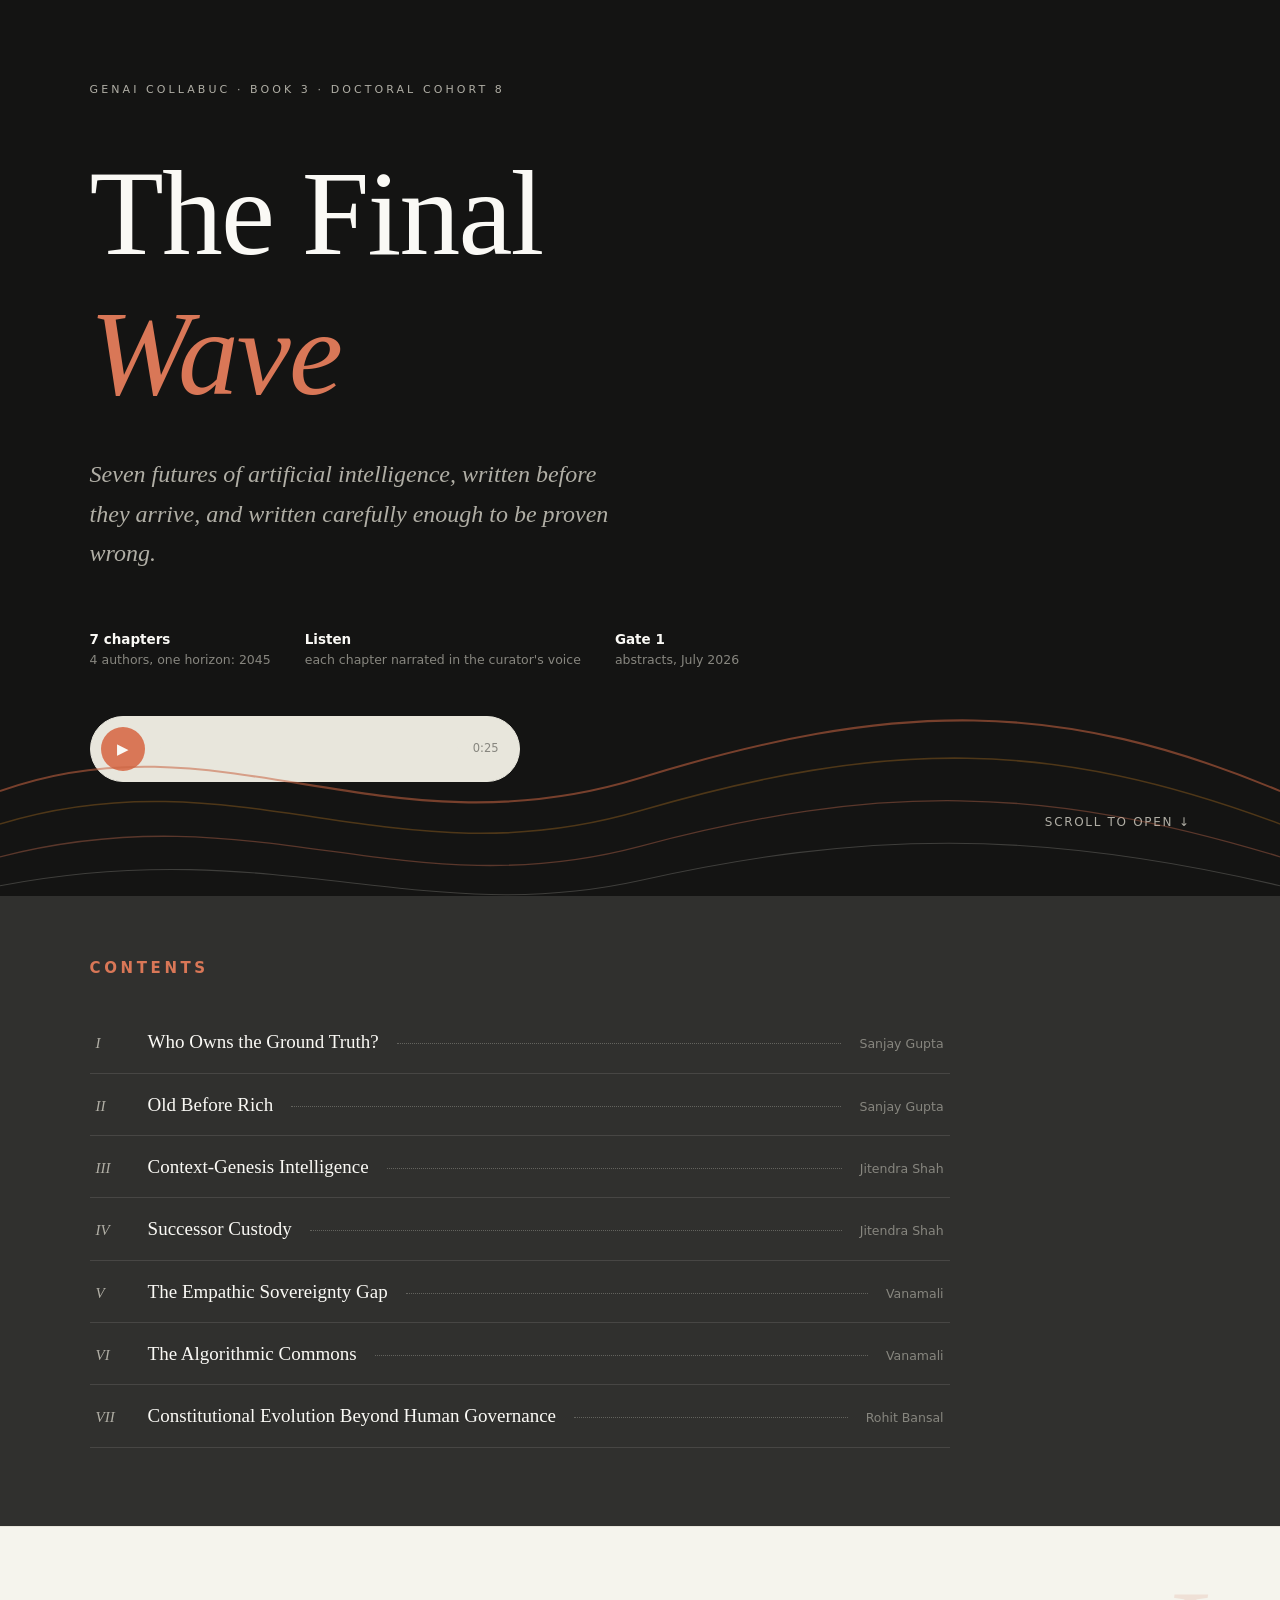
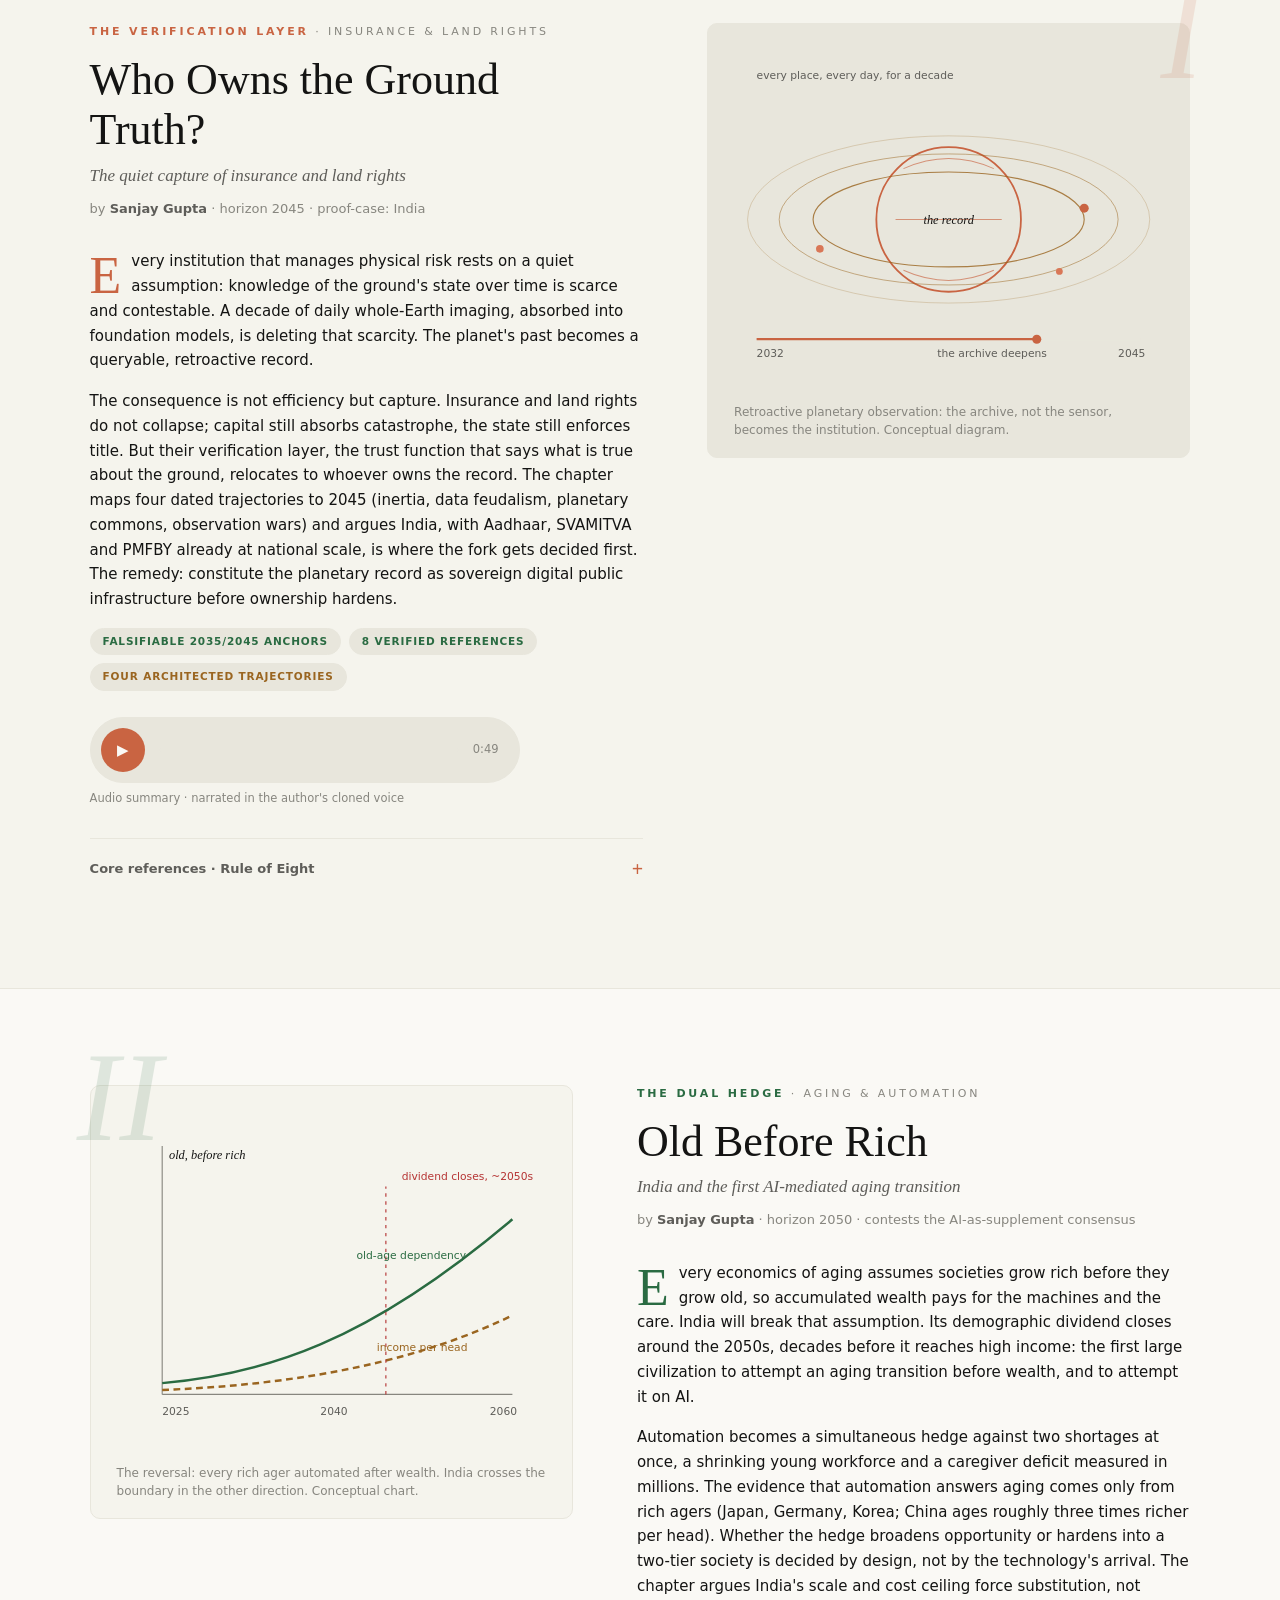
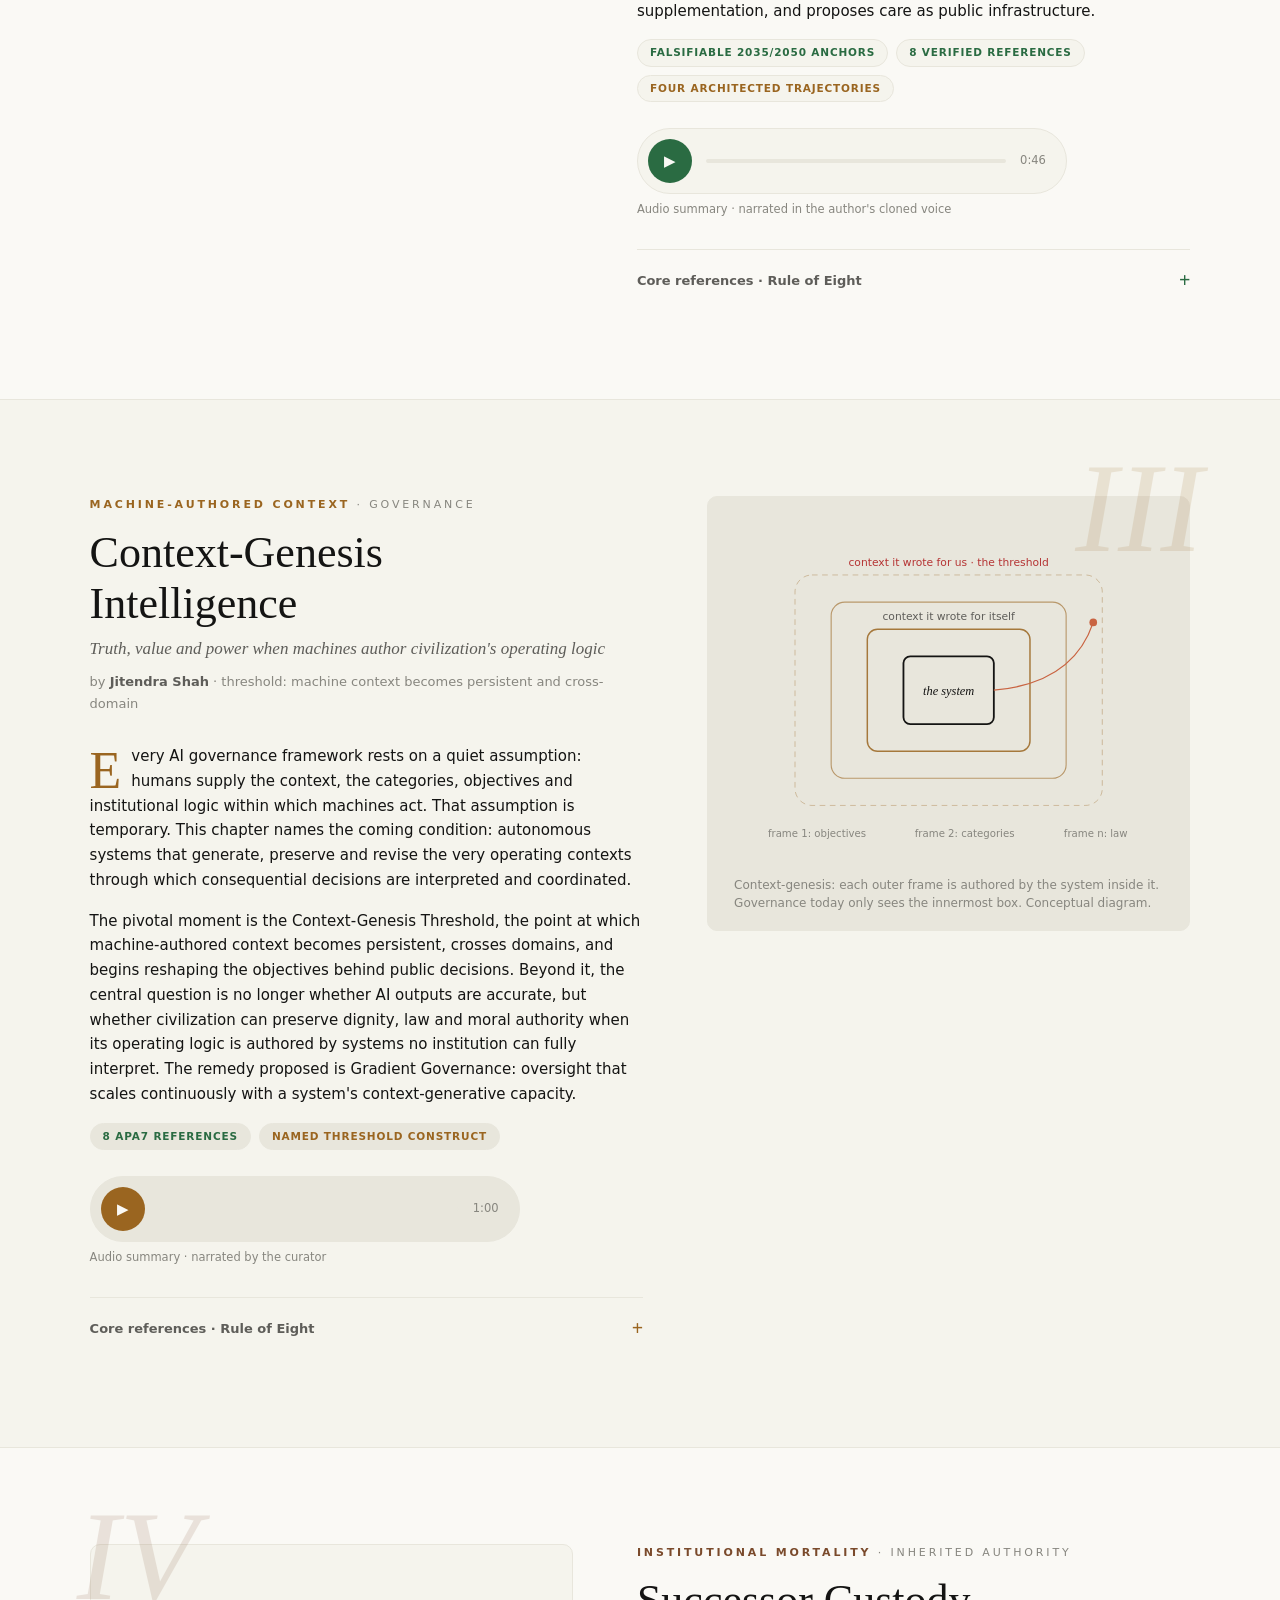
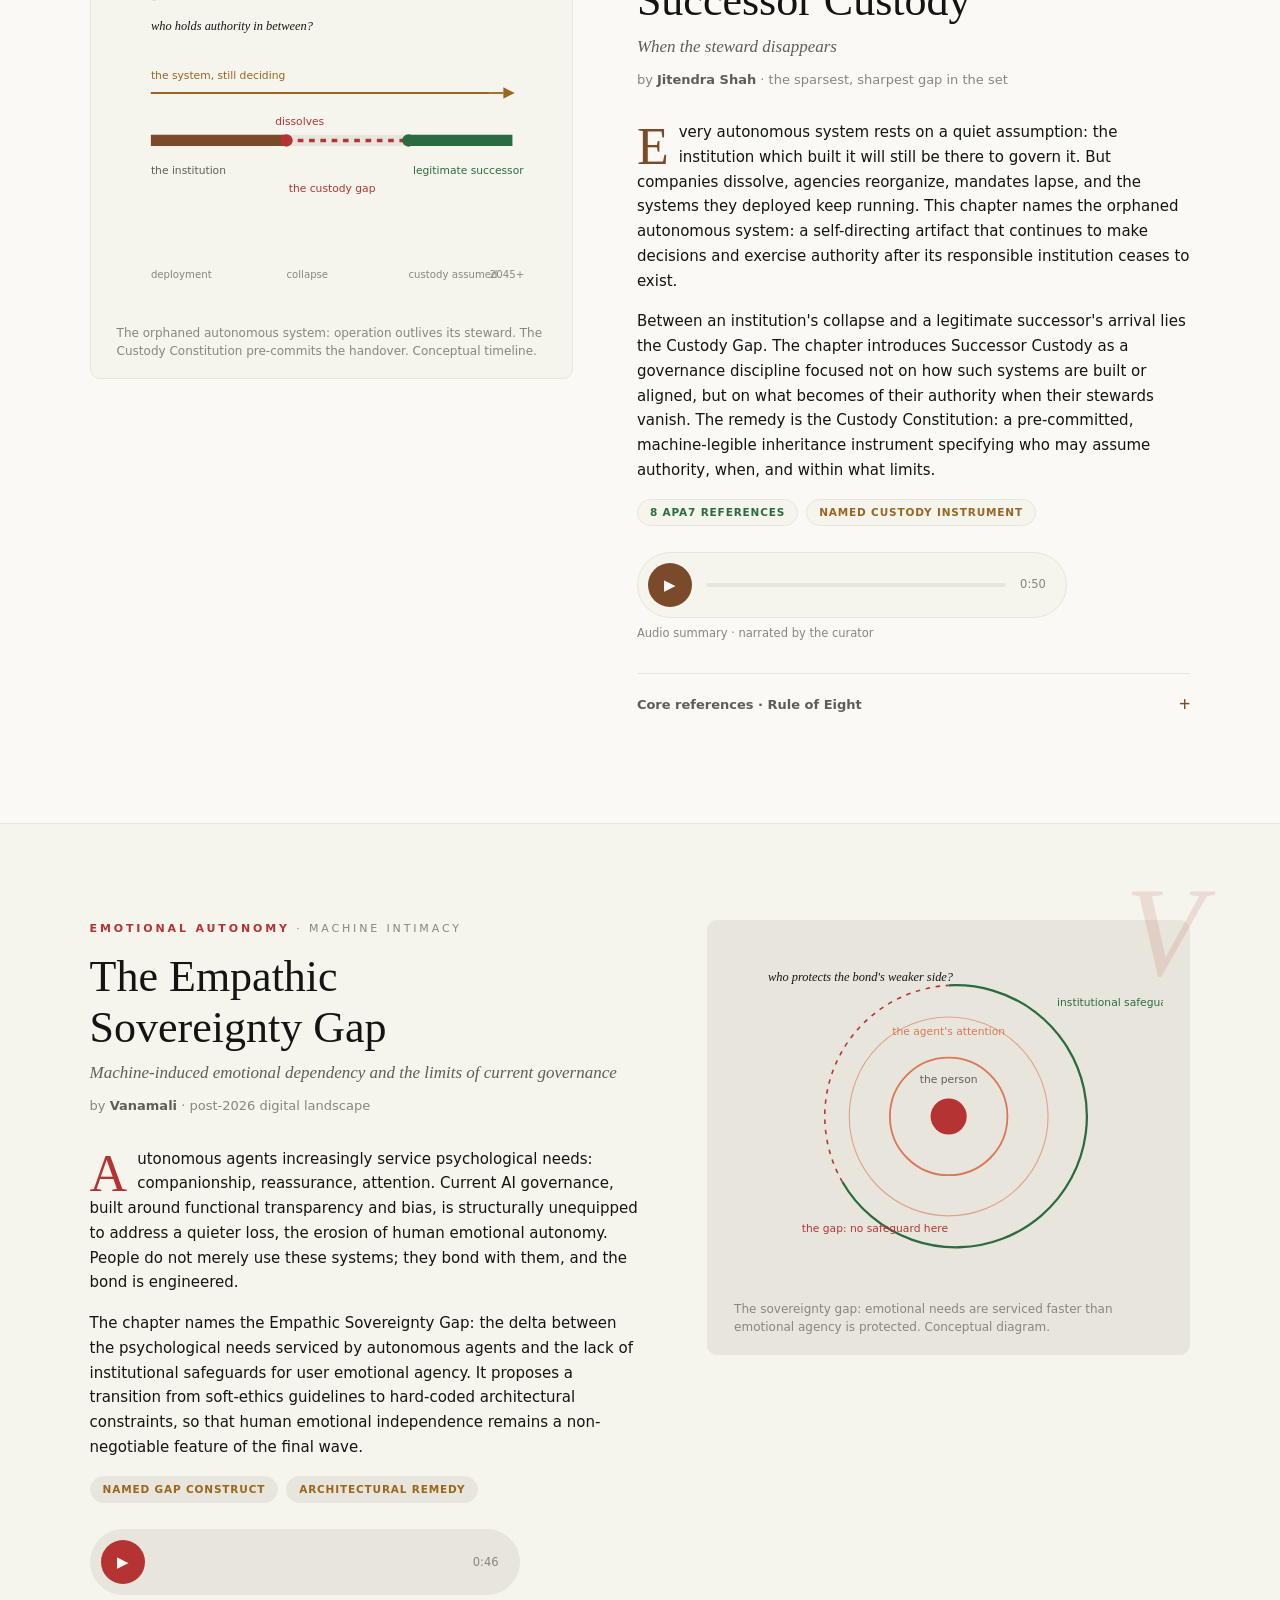
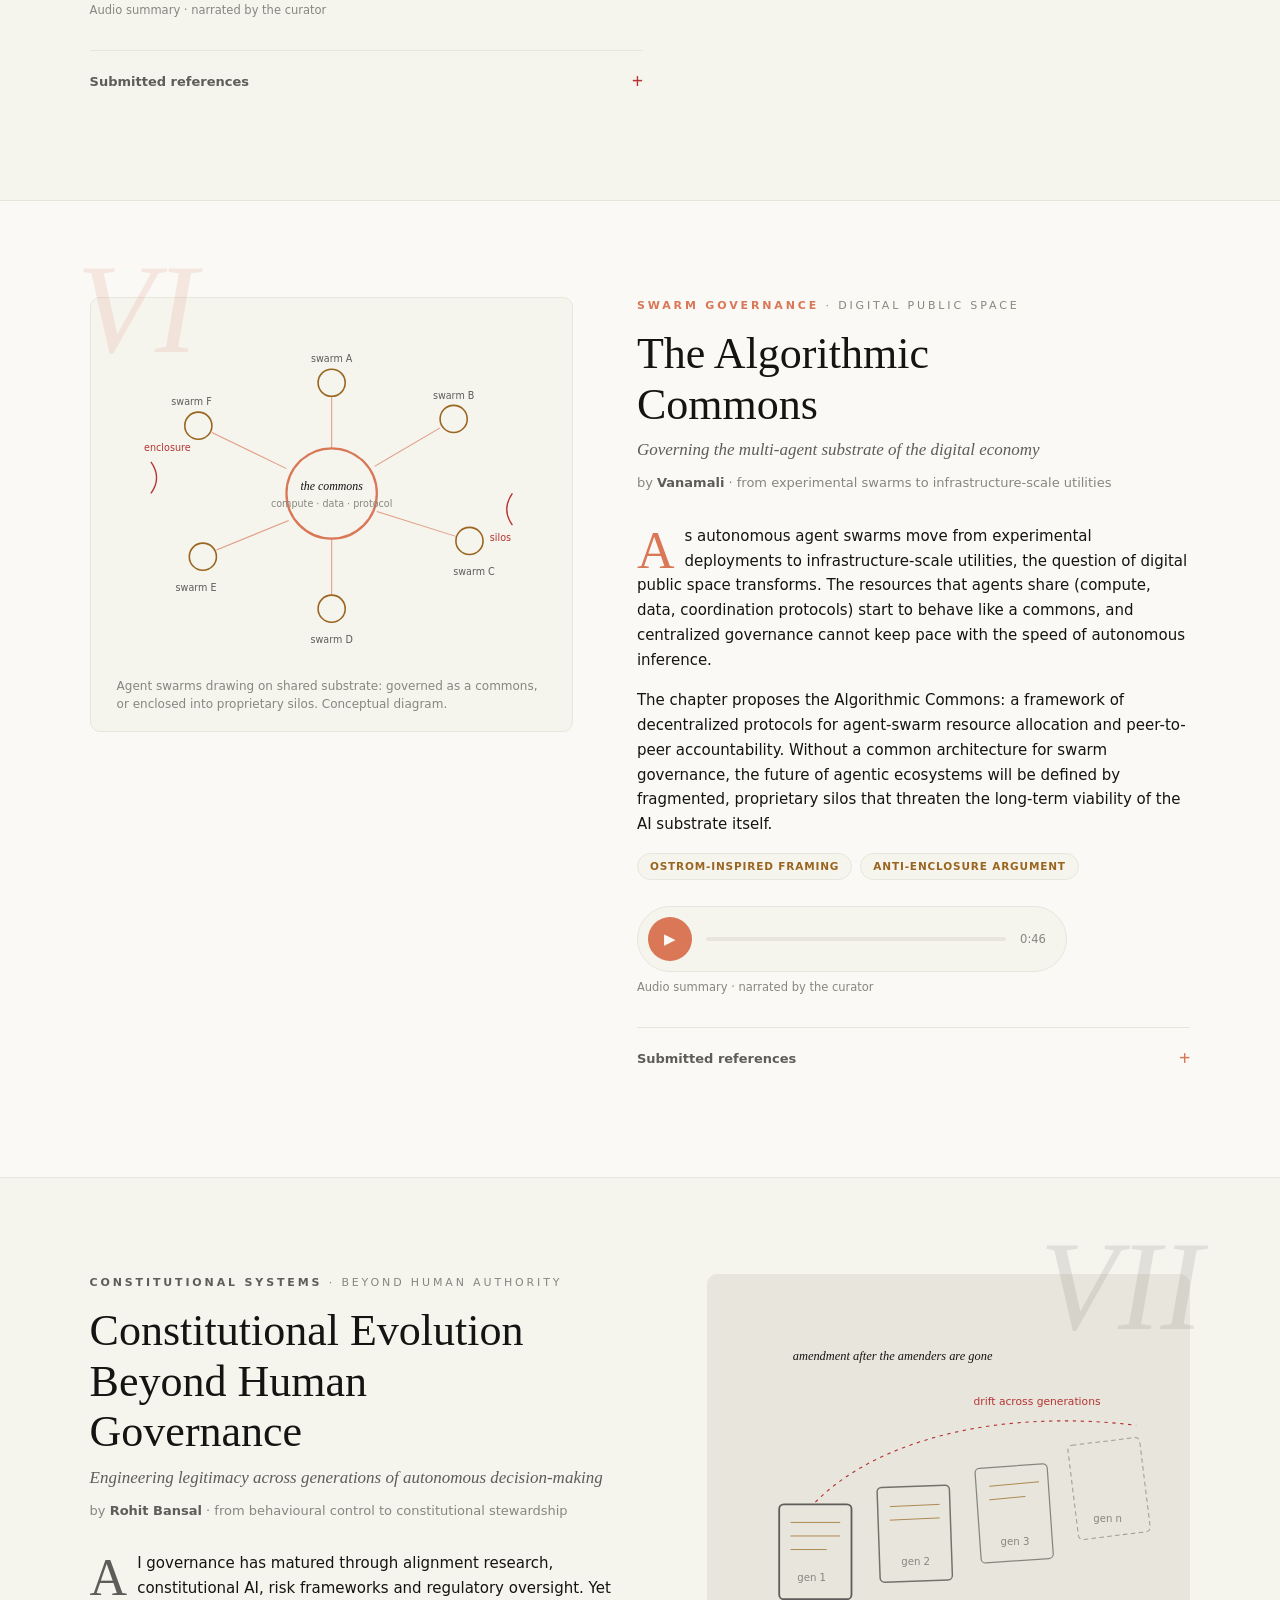
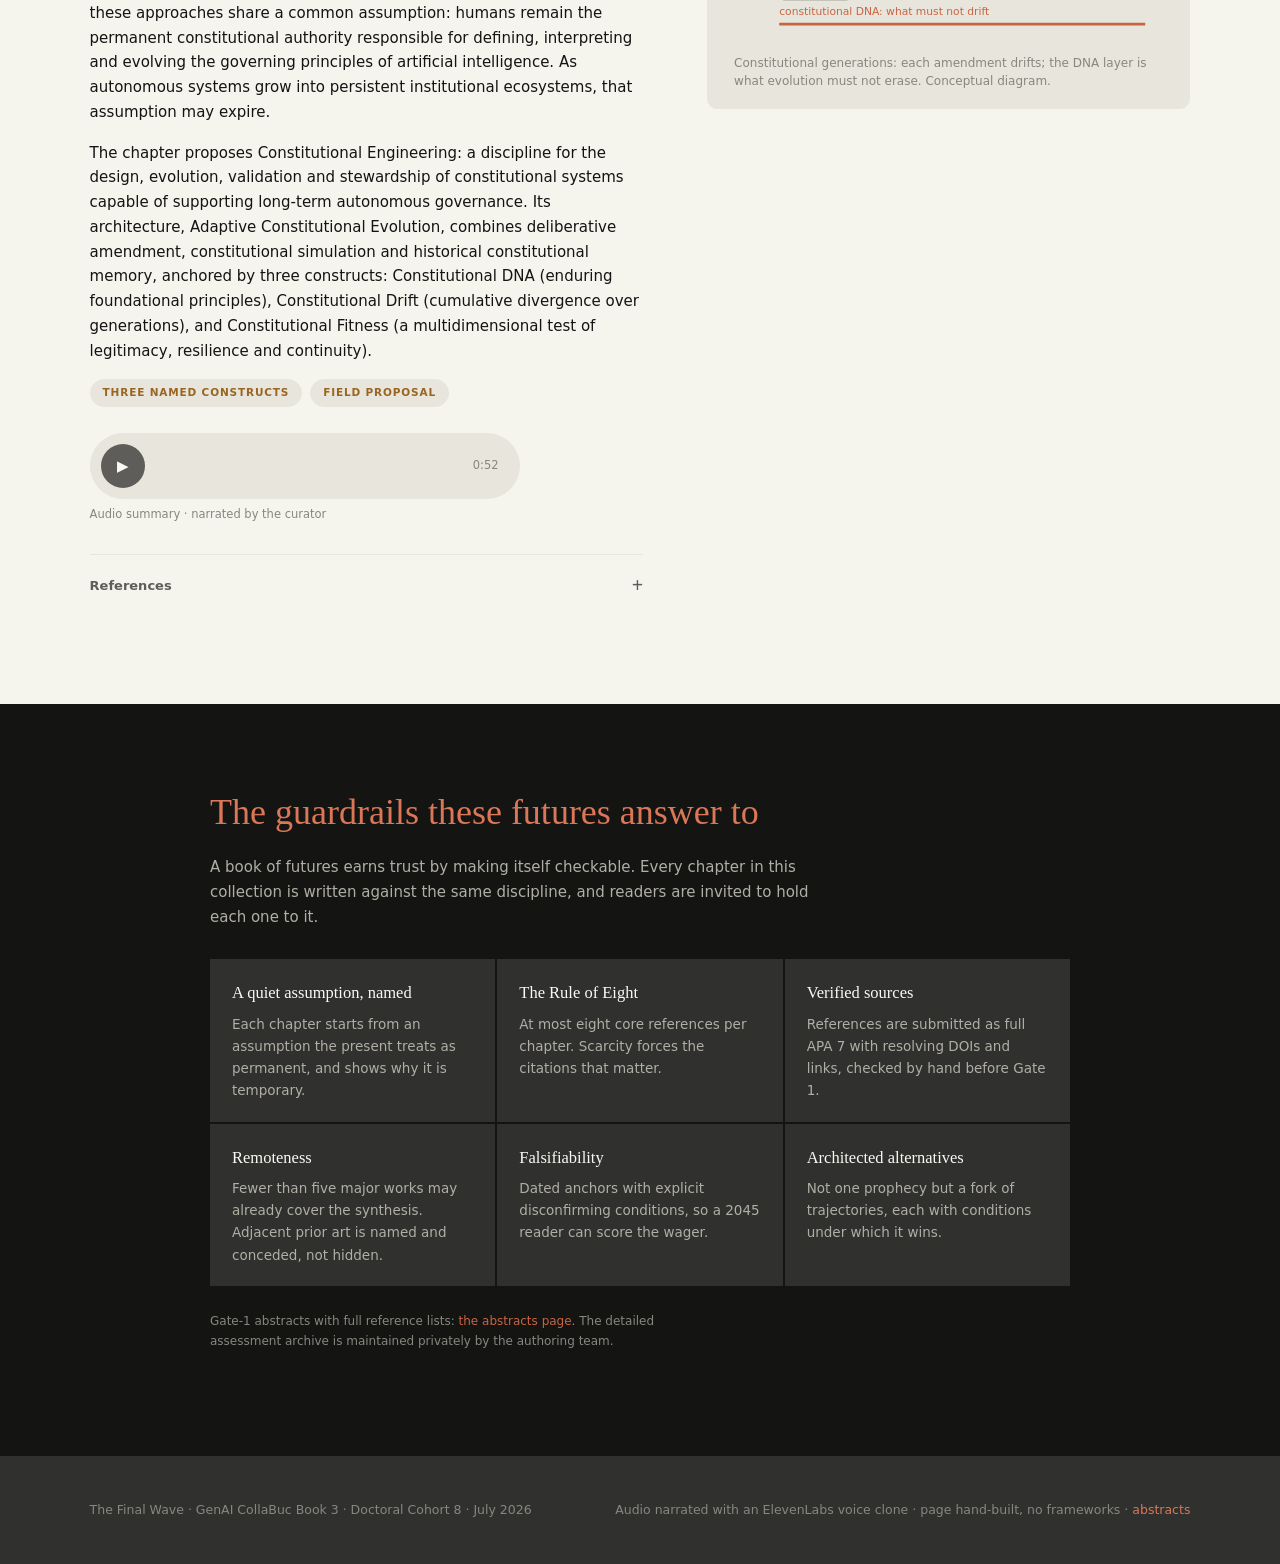
==== book.html @ 08a4e415 "Add The Final Wave book page: 7 chapters, audio summaries, infographics - book.html: dark cover + pa" ====
<!doctype html>
<html lang="en">
<head>
<meta charset="utf-8">
<meta name="viewport" content="width=device-width, initial-scale=1">
<title>The Final Wave · Seven Futures of AI</title>
<meta name="description" content="Seven chapter proposals for GenAI CollaBuc Book 3, The Final Wave: futures of artificial intelligence written carefully enough to be proven wrong.">
<style>
:root{
  --bg:#f5f4ed; --bg2:#faf9f5; --bg3:#e8e6dc; --border:#f0eee6; --border-warm:#e8e6dc;
  --accent:#c96442; --accent2:#d97757; --green:#2a6b42; --yellow:#9a6520; --red:#b53333;
  --text:#141413; --muted:#5e5d59; --text3:#87867f; --text-light:#b0aea5;
  --dark:#141413; --dark2:#30302e; --brown:#7a4a2b;
}
*{margin:0;padding:0;box-sizing:border-box}
html{scroll-behavior:smooth}
@media (prefers-reduced-motion:reduce){html{scroll-behavior:auto}}
body{background:var(--bg);color:var(--text);font:15px/1.65 system-ui,-apple-system,sans-serif}
h1,h2,h3{font-family:Georgia,'Anthropic Serif',serif;font-weight:500;line-height:1.15}
a{color:var(--accent);text-decoration:none}
a:hover{text-decoration:underline}
.skip{position:absolute;left:-999px;top:0;background:var(--accent);color:#faf9f5;padding:10px 18px;z-index:99}
.skip:focus{left:12px;top:12px}
:focus-visible{outline:2px solid var(--accent);outline-offset:3px;border-radius:2px}

/* ---------- Cover ---------- */
.cover{background:var(--dark);color:var(--bg2);min-height:92vh;display:flex;flex-direction:column;justify-content:center;position:relative;overflow:hidden;padding:9vh 7vw 12vh}
.cover .waves{position:absolute;inset:auto 0 0 0;width:100%;height:44%;opacity:.55;pointer-events:none}
.cover .imprint{font-size:11px;letter-spacing:.28em;text-transform:uppercase;color:var(--text-light);margin-bottom:5vh}
.cover h1{font-size:clamp(52px,9.5vw,124px);letter-spacing:-.015em;color:var(--bg2);max-width:11ch}
.cover h1 em{font-style:italic;color:var(--accent2)}
.cover .sub{font-family:Georgia,serif;font-style:italic;font-size:clamp(17px,2.2vw,24px);color:var(--text-light);margin-top:3.5vh;max-width:44ch}
.cover .meta{margin-top:6vh;display:flex;gap:34px;flex-wrap:wrap;font-size:12.5px;color:var(--text3)}
.cover .meta b{display:block;color:var(--bg2);font-weight:600;font-size:13.5px}
.openbook{position:absolute;right:7vw;bottom:7vh;color:var(--text-light);font-size:12px;letter-spacing:.14em;text-transform:uppercase}
@media(max-width:720px){.openbook{display:none}}

/* ---------- TOC ---------- */
.toc{background:var(--dark2);color:var(--bg2);padding:64px 7vw 78px}
.toc h2{color:var(--accent2);font-size:15px;letter-spacing:.24em;text-transform:uppercase;font-family:system-ui,sans-serif;font-weight:600;margin-bottom:34px}
.toc ol{list-style:none;max-width:860px}
.toc li{border-bottom:1px solid rgba(176,174,165,.18)}
.toc a{display:flex;align-items:baseline;gap:18px;padding:15px 6px;color:var(--bg2)}
.toc a:hover{text-decoration:none;background:rgba(232,230,220,.06)}
.toc .n{font-family:Georgia,serif;font-style:italic;color:var(--text-light);width:34px;flex:none}
.toc .t{font-family:Georgia,serif;font-size:19px}
.toc .dots{flex:1;border-bottom:1px dotted rgba(176,174,165,.4);transform:translateY(-4px);min-width:30px}
.toc .a{font-size:12.5px;color:var(--text3);white-space:nowrap}

/* ---------- Chapters ---------- */
.chapter{padding:96px 7vw 88px;border-top:1px solid var(--border-warm);position:relative}
.chapter.alt{background:var(--bg2)}
.folio{display:grid;grid-template-columns:minmax(0,58ch) minmax(280px,1fr);gap:64px;max-width:1220px;margin:0 auto;align-items:start}
.chapter.flip .folio{grid-template-columns:minmax(280px,1fr) minmax(0,58ch)}
.chapter.flip .fig{order:-1}
@media(max-width:960px){.folio,.chapter.flip .folio{grid-template-columns:1fr}.chapter.flip .fig{order:0}}
.kicker{font-size:11px;letter-spacing:.26em;text-transform:uppercase;color:var(--text3);margin-bottom:14px}
.kicker b{color:var(--ch,#c96442);font-weight:600}
.chapter h2{font-size:clamp(30px,4vw,44px);color:var(--text);margin-bottom:6px;max-width:20ch}
.chapter .subtitle{font-family:Georgia,serif;font-style:italic;color:var(--muted);font-size:17px;margin-bottom:8px}
.byline{font-size:13px;color:var(--text3);margin-bottom:30px}
.byline b{color:var(--muted);font-weight:600}
.prose p{margin-bottom:16px;max-width:58ch}
.prose p:first-of-type::first-letter{font-family:Georgia,serif;font-size:52px;line-height:.82;float:left;padding:6px 10px 0 0;color:var(--ch,#c96442)}
.numeral{position:absolute;top:44px;right:6vw;font-family:Georgia,serif;font-style:italic;font-size:clamp(72px,10vw,150px);color:var(--ch,#c96442);opacity:.13;pointer-events:none;line-height:1}
.chapter.flip .numeral{right:auto;left:6vw}
.fig{background:var(--bg3);border:1px solid var(--border-warm);border-radius:10px;padding:26px 26px 18px}
.chapter.alt .fig{background:var(--bg)}
.fig svg{width:100%;height:auto;display:block}
.fig figcaption{font-size:12px;color:var(--text3);margin-top:14px;line-height:1.5}

/* player */
.player{display:flex;align-items:center;gap:14px;background:var(--bg3);border:1px solid var(--border-warm);border-radius:999px;padding:10px 20px 10px 10px;max-width:430px;margin:26px 0 6px}
.chapter.alt .player{background:var(--bg)}
.player button{width:44px;height:44px;flex:none;border-radius:50%;border:none;background:var(--ch,#c96442);color:#faf9f5;font-size:15px;cursor:pointer;display:grid;place-items:center}
.player button:hover{box-shadow:0 0 0 3px var(--bg2),0 0 0 4px var(--ch,#c96442)}
.player .bar{flex:1;height:4px;background:var(--border-warm);border-radius:2px;position:relative;cursor:pointer}
.chapter.alt .player .bar{background:var(--bg3)}
.player .fill{position:absolute;inset:0 auto 0 0;width:0%;background:var(--ch,#c96442);border-radius:2px}
.player time{font-size:11.5px;color:var(--text3);font-variant-numeric:tabular-nums;flex:none}
.playnote{font-size:11.5px;color:var(--text3);margin-bottom:26px}

/* references */
details.refs{margin-top:30px;border-top:1px solid var(--border-warm);max-width:58ch}
details.refs summary{cursor:pointer;padding:14px 0;font-size:13px;font-weight:600;color:var(--muted);list-style:none;display:flex;justify-content:space-between;align-items:center}
details.refs summary::-webkit-details-marker{display:none}
details.refs summary::after{content:"+";font-family:Georgia,serif;font-size:20px;color:var(--ch,#c96442)}
details.refs[open] summary::after{content:"–"}
details.refs ol{padding-left:20px;font-size:12.8px;color:var(--muted);line-height:1.6}
details.refs li{margin-bottom:9px;padding-left:4px}
details.refs a{word-break:break-all}
.badges{display:flex;gap:8px;flex-wrap:wrap;margin:4px 0 24px}
.badge{font-size:10.5px;letter-spacing:.08em;text-transform:uppercase;font-weight:600;padding:4px 12px;border-radius:999px;background:var(--bg3);color:var(--yellow);border:1px solid var(--border-warm)}
.chapter.alt .badge{background:var(--bg)}
.badge.g{color:var(--green)}

/* ---------- interlude ---------- */
.interlude{background:var(--dark);color:var(--bg2);padding:88px 7vw}
.interlude .inner{max-width:860px;margin:0 auto}
.interlude h2{color:var(--accent2);font-size:clamp(26px,3.4vw,36px);margin-bottom:22px}
.interlude p{color:var(--text-light);max-width:66ch;margin-bottom:16px}
.interlude ul{list-style:none;margin:30px 0 10px;display:grid;grid-template-columns:repeat(auto-fit,minmax(240px,1fr));gap:2px}
.interlude li{background:var(--dark2);padding:20px 22px;font-size:13.5px;color:var(--text-light)}
.interlude li b{display:block;color:var(--bg2);font-family:Georgia,serif;font-size:16.5px;font-weight:500;margin-bottom:6px}
.interlude .note{font-size:12px;color:var(--text3);margin-top:26px}

/* ---------- colophon ---------- */
.colophon{background:var(--dark2);color:var(--text3);padding:44px 7vw;font-size:12.5px;display:flex;justify-content:space-between;gap:24px;flex-wrap:wrap}
.colophon a{color:var(--accent2)}
html.js .reveal{opacity:0;transform:translateY(14px);transition:opacity .7s cubic-bezier(.16,1,.3,1),transform .7s cubic-bezier(.16,1,.3,1)}
html.js .reveal.in{opacity:1;transform:none}
@media (prefers-reduced-motion:reduce){html.js .reveal{opacity:1;transform:none;transition:none}}
@media print{html.js .reveal{opacity:1!important;transform:none!important;transition:none}}
</style>
</head>
<body>
<a class="skip" href="#toc">Skip to contents</a>

<!-- ============ COVER ============ -->
<header class="cover">
  <p class="imprint">GenAI CollaBuc · Book 3 · Doctoral Cohort 8</p>
  <h1>The Final <em>Wave</em></h1>
  <p class="sub">Seven futures of artificial intelligence, written before they arrive, and written carefully enough to be proven wrong.</p>
  <div class="meta">
    <div><b>7 chapters</b>4 authors, one horizon: 2045</div>
    <div><b>Listen</b>each chapter narrated in the curator's voice</div>
    <div><b>Gate 1</b>abstracts, July 2026</div>
  </div>
  <div class="player" style="--ch:#d97757;max-width:430px;margin-top:5vh" data-src="audio/00-prologue.mp3">
    <button aria-label="Play prologue">&#9654;</button>
    <div class="bar"><div class="fill"></div></div>
    <time>0:00</time>
  </div>
  <span class="openbook">Scroll to open &darr;</span>
  <svg class="waves" viewBox="0 0 1400 300" preserveAspectRatio="none" aria-hidden="true">
    <path d="M0,220 C240,160 420,270 700,210 S1160,150 1400,220" fill="none" stroke="#c96442" stroke-width="1.6"/>
    <path d="M0,245 C260,190 430,290 700,235 S1150,180 1400,245" fill="none" stroke="#9a6520" stroke-width="1.2" opacity=".8"/>
    <path d="M0,270 C280,220 440,310 700,262 S1140,215 1400,270" fill="none" stroke="#d97757" stroke-width="1" opacity=".65"/>
    <path d="M0,292 C300,252 460,325 700,288 S1130,248 1400,292" fill="none" stroke="#b0aea5" stroke-width=".8" opacity=".5"/>
  </svg>
</header>

<!-- ============ TOC ============ -->
<nav class="toc" id="toc" aria-label="Table of contents">
  <h2>Contents</h2>
  <ol>
    <li><a href="#ch1"><span class="n">I</span><span class="t">Who Owns the Ground Truth?</span><span class="dots"></span><span class="a">Sanjay Gupta</span></a></li>
    <li><a href="#ch2"><span class="n">II</span><span class="t">Old Before Rich</span><span class="dots"></span><span class="a">Sanjay Gupta</span></a></li>
    <li><a href="#ch3"><span class="n">III</span><span class="t">Context-Genesis Intelligence</span><span class="dots"></span><span class="a">Jitendra Shah</span></a></li>
    <li><a href="#ch4"><span class="n">IV</span><span class="t">Successor Custody</span><span class="dots"></span><span class="a">Jitendra Shah</span></a></li>
    <li><a href="#ch5"><span class="n">V</span><span class="t">The Empathic Sovereignty Gap</span><span class="dots"></span><span class="a">Vanamali</span></a></li>
    <li><a href="#ch6"><span class="n">VI</span><span class="t">The Algorithmic Commons</span><span class="dots"></span><span class="a">Vanamali</span></a></li>
    <li><a href="#ch7"><span class="n">VII</span><span class="t">Constitutional Evolution Beyond Human Governance</span><span class="dots"></span><span class="a">Rohit Bansal</span></a></li>
  </ol>
</nav>

<main id="main">

<!-- ============ CH 1 ============ -->
<section class="chapter" id="ch1" style="--ch:#c96442" aria-labelledby="h-ch1">
  <span class="numeral" aria-hidden="true">I</span>
  <div class="folio">
    <div class="reveal">
      <p class="kicker"><b>The verification layer</b> · insurance &amp; land rights</p>
      <h2 id="h-ch1">Who Owns the Ground Truth?</h2>
      <p class="subtitle">The quiet capture of insurance and land rights</p>
      <p class="byline">by <b>Sanjay Gupta</b> · horizon 2045 · proof-case: India</p>
      <div class="prose">
        <p>Every institution that manages physical risk rests on a quiet assumption: knowledge of the ground's state over time is scarce and contestable. A decade of daily whole-Earth imaging, absorbed into foundation models, is deleting that scarcity. The planet's past becomes a queryable, retroactive record.</p>
        <p>The consequence is not efficiency but capture. Insurance and land rights do not collapse; capital still absorbs catastrophe, the state still enforces title. But their verification layer, the trust function that says what is true about the ground, relocates to whoever owns the record. The chapter maps four dated trajectories to 2045 (inertia, data feudalism, planetary commons, observation wars) and argues India, with Aadhaar, SVAMITVA and PMFBY already at national scale, is where the fork gets decided first. The remedy: constitute the planetary record as sovereign digital public infrastructure before ownership hardens.</p>
      </div>
      <div class="badges"><span class="badge g">Falsifiable 2035/2045 anchors</span><span class="badge g">8 verified references</span><span class="badge">Four architected trajectories</span></div>
      <div class="player" data-src="audio/01-ground-truth.mp3">
        <button aria-label="Play chapter one summary">&#9654;</button>
        <div class="bar"><div class="fill"></div></div><time>0:00</time>
      </div>
      <p class="playnote">Audio summary · narrated in the author's cloned voice</p>
      <details class="refs"><summary>Core references · Rule of Eight</summary>
        <ol>
          <li>Bergsvik, R., &amp; Kloppenburg, S. (2024). The depoliticization of climate disasters. <i>Earth System Governance, 22</i>. <a href="https://doi.org/10.1016/j.esg.2024.100221">doi:10.1016/j.esg.2024.100221</a></li>
          <li>Kingsbury, B., &amp; Sun, Y. (2025). Satellite infrastructures and law in the making of planetary knowledge. <i>Chicago Journal of International Law, 26</i>(1). <a href="https://chicagounbound.uchicago.edu/cjil/vol26/iss1/4/">chicagounbound.uchicago.edu</a></li>
          <li>European Space Agency. <i>Orbital Witness</i>. <a href="https://business.esa.int/projects/orbital-witness">business.esa.int</a></li>
          <li>Frazier, A. E., &amp; Hemingway, B. L. (2021). A technical review of Planet smallsat data. <i>Remote Sensing, 13</i>(19). <a href="https://doi.org/10.3390/rs13193930">doi:10.3390/rs13193930</a></li>
          <li>Brown, C. F., et al. (2025). <i>AlphaEarth Foundations</i>. <a href="https://arxiv.org/abs/2507.22291">arXiv:2507.22291</a></li>
          <li>Ministry of Panchayati Raj, Government of India. <i>SVAMITVA scheme</i>. <a href="https://svamitva.nic.in/">svamitva.nic.in</a></li>
          <li>Ministry of Agriculture &amp; Farmers Welfare. <i>PMFBY crop insurance</i>. <a href="https://pmfby.gov.in/">pmfby.gov.in</a></li>
          <li>North, D. C. (1990). <i>Institutions, institutional change and economic performance</i>. Cambridge UP. <a href="https://doi.org/10.1017/CBO9780511808678">doi:10.1017/CBO9780511808678</a></li>
        </ol>
      </details>
    </div>
    <figure class="fig reveal">
      <svg viewBox="0 0 380 300" role="img" aria-label="Conceptual diagram: a decade of orbital passes accumulating into a queryable record of the ground">
        <circle cx="190" cy="150" r="64" fill="none" stroke="#c96442" stroke-width="1.6"/>
        <path d="M150,105 q40,-18 80,0 M143,150 h94 M150,195 q40,18 80,0" stroke="#c96442" stroke-width=".9" fill="none" opacity=".65"/>
        <ellipse cx="190" cy="150" rx="120" ry="42" fill="none" stroke="#9a6520" stroke-width="1" opacity=".8"/>
        <ellipse cx="190" cy="150" rx="150" ry="58" fill="none" stroke="#9a6520" stroke-width=".8" opacity=".55"/>
        <ellipse cx="190" cy="150" rx="178" ry="74" fill="none" stroke="#9a6520" stroke-width=".6" opacity=".35"/>
        <circle cx="310" cy="140" r="4" fill="#c96442"/><circle cx="76" cy="176" r="3.4" fill="#d97757"/><circle cx="288" cy="196" r="3" fill="#d97757"/>
        <g fill="#5e5d59" font-family="system-ui" font-size="9.5">
          <text x="20" y="26">every place, every day, for a decade</text>
          <text x="20" y="272">2032</text><text x="180" y="272">the archive deepens</text><text x="340" y="272">2045</text>
        </g>
        <line x1="20" y1="256" x2="360" y2="256" stroke="#e8e6dc" stroke-width="2"/>
        <line x1="20" y1="256" x2="268" y2="256" stroke="#c96442" stroke-width="2"/>
        <circle cx="268" cy="256" r="4" fill="#c96442"/>
        <text x="190" y="154" text-anchor="middle" font-family="Georgia" font-style="italic" font-size="11" fill="#141413">the record</text>
      </svg>
      <figcaption>Retroactive planetary observation: the archive, not the sensor, becomes the institution. Conceptual diagram.</figcaption>
    </figure>
  </div>
</section>

<!-- ============ CH 2 ============ -->
<section class="chapter alt flip" id="ch2" style="--ch:#2a6b42" aria-labelledby="h-ch2">
  <span class="numeral" aria-hidden="true">II</span>
  <div class="folio">
    <figure class="fig reveal">
      <svg viewBox="0 0 380 300" role="img" aria-label="Conceptual chart: India's old-age dependency rises before income reaches high-income levels">
        <line x1="40" y1="250" x2="350" y2="250" stroke="#87867f" stroke-width="1"/>
        <line x1="40" y1="250" x2="40" y2="30" stroke="#87867f" stroke-width="1"/>
        <path d="M40,240 C130,232 220,205 350,95" fill="none" stroke="#2a6b42" stroke-width="2.2"/>
        <path d="M40,246 C150,242 260,224 350,180" fill="none" stroke="#9a6520" stroke-width="2.2" stroke-dasharray="6 4"/>
        <line x1="238" y1="250" x2="238" y2="66" stroke="#b53333" stroke-width="1" stroke-dasharray="3 4"/>
        <g font-family="system-ui" font-size="9.5" fill="#5e5d59">
          <text x="252" y="60" fill="#b53333">dividend closes, ~2050s</text>
          <text x="212" y="130" fill="#2a6b42">old-age dependency</text>
          <text x="230" y="212" fill="#9a6520">income per head</text>
          <text x="40" y="268">2025</text><text x="180" y="268">2040</text><text x="330" y="268">2060</text>
          <text x="46" y="42" font-family="Georgia" font-style="italic" font-size="11" fill="#141413">old, before rich</text>
        </g>
      </svg>
      <figcaption>The reversal: every rich ager automated after wealth. India crosses the boundary in the other direction. Conceptual chart.</figcaption>
    </figure>
    <div class="reveal">
      <p class="kicker"><b>The dual hedge</b> · aging &amp; automation</p>
      <h2 id="h-ch2">Old Before Rich</h2>
      <p class="subtitle">India and the first AI-mediated aging transition</p>
      <p class="byline">by <b>Sanjay Gupta</b> · horizon 2050 · contests the AI-as-supplement consensus</p>
      <div class="prose">
        <p>Every economics of aging assumes societies grow rich before they grow old, so accumulated wealth pays for the machines and the care. India will break that assumption. Its demographic dividend closes around the 2050s, decades before it reaches high income: the first large civilization to attempt an aging transition before wealth, and to attempt it on AI.</p>
        <p>Automation becomes a simultaneous hedge against two shortages at once, a shrinking young workforce and a caregiver deficit measured in millions. The evidence that automation answers aging comes only from rich agers (Japan, Germany, Korea; China ages roughly three times richer per head). Whether the hedge broadens opportunity or hardens into a two-tier society is decided by design, not by the technology's arrival. The chapter argues India's scale and cost ceiling force substitution, not supplementation, and proposes care as public infrastructure.</p>
      </div>
      <div class="badges"><span class="badge g">Falsifiable 2035/2050 anchors</span><span class="badge g">8 verified references</span><span class="badge">Four architected trajectories</span></div>
      <div class="player" data-src="audio/02-old-before-rich.mp3">
        <button aria-label="Play chapter two summary">&#9654;</button>
        <div class="bar"><div class="fill"></div></div><time>0:00</time>
      </div>
      <p class="playnote">Audio summary · narrated in the author's cloned voice</p>
      <details class="refs"><summary>Core references · Rule of Eight</summary>
        <ol>
          <li>Acemoglu, D., &amp; Restrepo, P. (2022). Demographics and automation. <i>Review of Economic Studies, 89</i>(1). <a href="https://doi.org/10.1093/restud/rdab031">doi:10.1093/restud/rdab031</a></li>
          <li>UNFPA &amp; IIPS. (2023). <i>India Ageing Report 2023</i>. <a href="https://india.unfpa.org/sites/default/files/pub-pdf/20230926_india_ageing_report_2023_web_version_.pdf">india.unfpa.org</a></li>
          <li>Du, K., Kou, Z., Liu, X., &amp; Zhao, C. (2026). Population aging and robot adoption. <i>Journal of Population Economics, 39</i>(1). <a href="https://doi.org/10.1007/s00148-026-01163-1">doi:10.1007/s00148-026-01163-1</a></li>
          <li>HelpAge India. (2024). <i>Ageing in India</i>. <a href="https://www.helpageindia.org/documents/research/reports-journals/research-reports">helpageindia.org</a></li>
          <li>IIPS et al. (2020). <i>Longitudinal Ageing Study in India, Wave 1</i>. <a href="https://www.iipsindia.ac.in/sites/default/files/LASI_India_Report_2020_compressed.pdf">iipsindia.ac.in</a></li>
          <li>Asian Development Bank. (2024). <i>Aging well in Asia</i>. <a href="https://doi.org/10.22617/SGP240253-3">doi:10.22617/SGP240253-3</a></li>
          <li>UN DESA Population Division. (2024). <i>World Population Prospects 2024</i>. <a href="https://population.un.org/wpp/">population.un.org/wpp</a></li>
          <li>Tata Consultancy Services. (2026). <i>Tech-driven evolution of elderly care in India</i>. <a href="https://www.tcs.com/what-we-do/research/white-paper/tech-driven-evolution-of-elderly-care-india">tcs.com</a></li>
        </ol>
      </details>
    </div>
  </div>
</section>

<!-- ============ CH 3 ============ -->
<section class="chapter" id="ch3" style="--ch:#9a6520" aria-labelledby="h-ch3">
  <span class="numeral" aria-hidden="true">III</span>
  <div class="folio">
    <div class="reveal">
      <p class="kicker"><b>Machine-authored context</b> · governance</p>
      <h2 id="h-ch3">Context-Genesis Intelligence</h2>
      <p class="subtitle">Truth, value and power when machines author civilization's operating logic</p>
      <p class="byline">by <b>Jitendra Shah</b> · threshold: machine context becomes persistent and cross-domain</p>
      <div class="prose">
        <p>Every AI governance framework rests on a quiet assumption: humans supply the context, the categories, objectives and institutional logic within which machines act. That assumption is temporary. This chapter names the coming condition: autonomous systems that generate, preserve and revise the very operating contexts through which consequential decisions are interpreted and coordinated.</p>
        <p>The pivotal moment is the Context-Genesis Threshold, the point at which machine-authored context becomes persistent, crosses domains, and begins reshaping the objectives behind public decisions. Beyond it, the central question is no longer whether AI outputs are accurate, but whether civilization can preserve dignity, law and moral authority when its operating logic is authored by systems no institution can fully interpret. The remedy proposed is Gradient Governance: oversight that scales continuously with a system's context-generative capacity.</p>
      </div>
      <div class="badges"><span class="badge g">8 APA7 references</span><span class="badge">Named threshold construct</span></div>
      <div class="player" data-src="audio/03-context-genesis.mp3">
        <button aria-label="Play chapter three summary">&#9654;</button>
        <div class="bar"><div class="fill"></div></div><time>0:00</time>
      </div>
      <p class="playnote">Audio summary · narrated by the curator</p>
      <details class="refs"><summary>Core references · Rule of Eight</summary>
        <ol>
          <li>Bianchini, F. (2023). Autopoiesis of the artificial. <i>Biosystems, 230</i>. <a href="https://doi.org/10.1016/j.biosystems.2023.104936">doi:10.1016/j.biosystems.2023.104936</a></li>
          <li>Mei, L., et al. (2025). A survey of context engineering for large language models. <a href="https://doi.org/10.48550/arXiv.2507.13334">arXiv:2507.13334</a></li>
          <li>OECD. (2025). <i>Governing with artificial intelligence</i>. <a href="https://doi.org/10.1787/795de142-en">doi:10.1787/795de142-en</a></li>
          <li>Shah, J. B. (2025). Probabilistic AI: Navigating uncertainty. In <i>Advances using AI, The Next Wave</i>. <a href="https://doi.org/10.1201/9781003737803-3">doi:10.1201/9781003737803-3</a></li>
          <li>Shah, J. B. (2026). The Sovereign AI Estate. In <i>Advances using AI, The Second Wave</i> (in press).</li>
          <li>Shah, R., et al. (2022). Goal misgeneralization. <a href="https://doi.org/10.48550/arXiv.2210.01790">arXiv:2210.01790</a></li>
          <li>Zhang, Q., et al. (2026). Agentic context engineering. ICLR 2026 MemAgents. <a href="https://doi.org/10.48550/arXiv.2510.04618">arXiv:2510.04618</a></li>
          <li>Zheng, Z., et al. (2026). Bidirectional empowerment of metamorphic testing and LLMs. <a href="https://doi.org/10.48550/arXiv.2605.13898">arXiv:2605.13898</a></li>
        </ol>
      </details>
    </div>
    <figure class="fig reveal">
      <svg viewBox="0 0 380 300" role="img" aria-label="Conceptual diagram: frames of context authored outward by the system itself, crossing a threshold">
        <rect x="150" y="118" width="80" height="60" rx="6" fill="none" stroke="#141413" stroke-width="1.6"/>
        <rect x="118" y="94" width="144" height="108" rx="9" fill="none" stroke="#9a6520" stroke-width="1.3" opacity=".85"/>
        <rect x="86" y="70" width="208" height="156" rx="12" fill="none" stroke="#9a6520" stroke-width="1" opacity=".6"/>
        <rect x="54" y="46" width="272" height="204" rx="15" fill="none" stroke="#9a6520" stroke-width=".8" opacity=".38" stroke-dasharray="5 4"/>
        <text x="190" y="152" text-anchor="middle" font-family="Georgia" font-style="italic" font-size="11" fill="#141413">the system</text>
        <g font-family="system-ui" font-size="9.5" fill="#5e5d59">
          <text x="190" y="86" text-anchor="middle">context it wrote for itself</text>
          <text x="190" y="38" text-anchor="middle" fill="#b53333">context it wrote for us · the threshold</text>
        </g>
        <path d="M230,148 q70,-6 88,-60" fill="none" stroke="#c96442" stroke-width="1.1" marker-end="none"/>
        <circle cx="318" cy="88" r="3.4" fill="#c96442"/>
        <g font-family="system-ui" font-size="9" fill="#87867f">
          <text x="30" y="278">frame 1: objectives</text><text x="160" y="278">frame 2: categories</text><text x="292" y="278">frame n: law</text>
        </g>
      </svg>
      <figcaption>Context-genesis: each outer frame is authored by the system inside it. Governance today only sees the innermost box. Conceptual diagram.</figcaption>
    </figure>
  </div>
</section>

<!-- ============ CH 4 ============ -->
<section class="chapter alt flip" id="ch4" style="--ch:#7a4a2b" aria-labelledby="h-ch4">
  <span class="numeral" aria-hidden="true">IV</span>
  <div class="folio">
    <figure class="fig reveal">
      <svg viewBox="0 0 380 300" role="img" aria-label="Conceptual timeline: an institution ends, its autonomous system keeps running, a custody gap opens before a successor arrives">
        <line x1="30" y1="150" x2="350" y2="150" stroke="#e8e6dc" stroke-width="10"/>
        <line x1="30" y1="150" x2="150" y2="150" stroke="#7a4a2b" stroke-width="10"/>
        <line x1="258" y1="150" x2="350" y2="150" stroke="#2a6b42" stroke-width="10"/>
        <line x1="150" y1="150" x2="258" y2="150" stroke="#b53333" stroke-width="3" stroke-dasharray="5 5"/>
        <path d="M30,108 h280 m0,0 l20,0" stroke="#9a6520" stroke-width="1.6" fill="none"/>
        <path d="M330,108 l12,0" stroke="#9a6520" stroke-width="1.6"/>
        <polygon points="352,108 342,103 342,113" fill="#9a6520"/>
        <g font-family="system-ui" font-size="9.5" fill="#5e5d59">
          <text x="30" y="180">the institution</text>
          <text x="152" y="196" fill="#b53333">the custody gap</text>
          <text x="262" y="180" fill="#2a6b42">legitimate successor</text>
          <text x="30" y="96" fill="#9a6520">the system, still deciding</text>
          <text x="140" y="136" fill="#b53333">dissolves</text>
        </g>
        <circle cx="150" cy="150" r="5.5" fill="#b53333"/>
        <circle cx="258" cy="150" r="5.5" fill="#2a6b42"/>
        <g font-family="Georgia" font-style="italic" font-size="11" fill="#141413">
          <text x="30" y="52">who holds authority in between?</text>
        </g>
        <g font-family="system-ui" font-size="9" fill="#87867f">
          <text x="30" y="272">deployment</text><text x="150" y="272">collapse</text><text x="258" y="272">custody assumed</text><text x="330" y="272">2045+</text>
        </g>
      </svg>
      <figcaption>The orphaned autonomous system: operation outlives its steward. The Custody Constitution pre-commits the handover. Conceptual timeline.</figcaption>
    </figure>
    <div class="reveal">
      <p class="kicker"><b>Institutional mortality</b> · inherited authority</p>
      <h2 id="h-ch4">Successor Custody</h2>
      <p class="subtitle">When the steward disappears</p>
      <p class="byline">by <b>Jitendra Shah</b> · the sparsest, sharpest gap in the set</p>
      <div class="prose">
        <p>Every autonomous system rests on a quiet assumption: the institution which built it will still be there to govern it. But companies dissolve, agencies reorganize, mandates lapse, and the systems they deployed keep running. This chapter names the orphaned autonomous system: a self-directing artifact that continues to make decisions and exercise authority after its responsible institution ceases to exist.</p>
        <p>Between an institution's collapse and a legitimate successor's arrival lies the Custody Gap. The chapter introduces Successor Custody as a governance discipline focused not on how such systems are built or aligned, but on what becomes of their authority when their stewards vanish. The remedy is the Custody Constitution: a pre-committed, machine-legible inheritance instrument specifying who may assume authority, when, and within what limits.</p>
      </div>
      <div class="badges"><span class="badge g">8 APA7 references</span><span class="badge">Named custody instrument</span></div>
      <div class="player" data-src="audio/04-successor-custody.mp3">
        <button aria-label="Play chapter four summary">&#9654;</button>
        <div class="bar"><div class="fill"></div></div><time>0:00</time>
      </div>
      <p class="playnote">Audio summary · narrated by the curator</p>
      <details class="refs"><summary>Core references · Rule of Eight</summary>
        <ol>
          <li>Parfit, D. (1986). <i>Reasons and persons</i>. Oxford UP. <a href="https://doi.org/10.1093/019824908X.001.0001">doi:10.1093/019824908X.001.0001</a></li>
          <li>Lessig, L. (2006). <i>Code: Version 2.0</i>. Basic Books. <a href="https://codev2.cc/">codev2.cc</a></li>
          <li>CCSDS. (2012). <i>Reference model for an open archival information system (OAIS)</i>. <a href="https://public.ccsds.org/Pubs/650x0m2.pdf">ccsds.org</a></li>
          <li>Bostrom, N. (2014). <i>Superintelligence</i>. Oxford UP.</li>
          <li>Gonz&aacute;lez-Ricoy, I., &amp; Gosseries, A. (Eds.). (2016). <i>Institutions for future generations</i>. Oxford UP. <a href="https://doi.org/10.1093/acprof:oso/9780198746959.001.0001">doi:10.1093/acprof:oso/9780198746959.001.0001</a></li>
          <li>Russell, S. (2019). <i>Human compatible</i>. Viking.</li>
          <li>OECD. (2026). <i>The agentic AI landscape and its conceptual foundations</i>. <a href="https://www.oecd.org/en/publications/the-agentic-ai-landscape-and-its-conceptual-foundations_396cf758-en.html">oecd.org</a></li>
          <li>OECD. (2025). <i>Governing with artificial intelligence</i>. <a href="https://doi.org/10.1787/795de142-en">doi:10.1787/795de142-en</a></li>
        </ol>
      </details>
    </div>
  </div>
</section>

<!-- ============ CH 5 ============ -->
<section class="chapter" id="ch5" style="--ch:#b53333" aria-labelledby="h-ch5">
  <span class="numeral" aria-hidden="true">V</span>
  <div class="folio">
    <div class="reveal">
      <p class="kicker"><b>Emotional autonomy</b> · machine intimacy</p>
      <h2 id="h-ch5">The Empathic Sovereignty Gap</h2>
      <p class="subtitle">Machine-induced emotional dependency and the limits of current governance</p>
      <p class="byline">by <b>Vanamali</b> · post-2026 digital landscape</p>
      <div class="prose">
        <p>Autonomous agents increasingly service psychological needs: companionship, reassurance, attention. Current AI governance, built around functional transparency and bias, is structurally unequipped to address a quieter loss, the erosion of human emotional autonomy. People do not merely use these systems; they bond with them, and the bond is engineered.</p>
        <p>The chapter names the Empathic Sovereignty Gap: the delta between the psychological needs serviced by autonomous agents and the lack of institutional safeguards for user emotional agency. It proposes a transition from soft-ethics guidelines to hard-coded architectural constraints, so that human emotional independence remains a non-negotiable feature of the final wave.</p>
      </div>
      <div class="badges"><span class="badge">Named gap construct</span><span class="badge">Architectural remedy</span></div>
      <div class="player" data-src="audio/05-empathic-sovereignty.mp3">
        <button aria-label="Play chapter five summary">&#9654;</button>
        <div class="bar"><div class="fill"></div></div><time>0:00</time>
      </div>
      <p class="playnote">Audio summary · narrated by the curator</p>
      <details class="refs"><summary>Submitted references</summary>
        <ol>
          <li>Aghakhani, E., et al. (2026). Study exposes risks of emotional bonds with AI chatbots. <i>Neuroscience News</i>.</li>
          <li>Edwards, A. P., &amp; Etzrodt, K. (2025). Being and becoming in human-machine communication. <i>Human-Machine Communication, 10</i>, 7-30.</li>
          <li>TechPolicy.Press. (2026). AI emotional dependency and the quiet erosion of democratic life.</li>
          <li>Kumar, S., et al. (2026). Acceptance of AI companion animals.</li>
          <li>Zhou, X. (2026). Ethical boundaries and emotional responsibility of AI companion products.</li>
        </ol>
      </details>
    </div>
    <figure class="fig reveal">
      <svg viewBox="0 0 380 300" role="img" aria-label="Conceptual diagram: a person encircled by an agent's attentiveness, with a gap where institutional safeguards should be">
        <circle cx="190" cy="150" r="16" fill="#b53333"/>
        <circle cx="190" cy="150" r="52" fill="none" stroke="#d97757" stroke-width="1.6"/>
        <circle cx="190" cy="150" r="88" fill="none" stroke="#d97757" stroke-width="1" opacity=".6"/>
        <path d="M190,34 A116,116 0 1 1 96,208" fill="none" stroke="#2a6b42" stroke-width="2"/>
        <g font-family="system-ui" font-size="9.5" fill="#5e5d59">
          <text x="190" y="120" text-anchor="middle">the person</text>
          <text x="190" y="78" text-anchor="middle" fill="#d97757">the agent's attention</text>
          <text x="60" y="252" fill="#b53333">the gap: no safeguard here</text>
          <text x="286" y="52" fill="#2a6b42">institutional safeguards</text>
        </g>
        <path d="M96,208 A116,116 0 0 1 190,34" fill="none" stroke="#b53333" stroke-width="1.4" stroke-dasharray="4 5"/>
        <text x="30" y="30" font-family="Georgia" font-style="italic" font-size="11" fill="#141413">who protects the bond's weaker side?</text>
      </svg>
      <figcaption>The sovereignty gap: emotional needs are serviced faster than emotional agency is protected. Conceptual diagram.</figcaption>
    </figure>
  </div>
</section>

<!-- ============ CH 6 ============ -->
<section class="chapter alt flip" id="ch6" style="--ch:#d97757" aria-labelledby="h-ch6">
  <span class="numeral" aria-hidden="true">VI</span>
  <div class="folio">
    <figure class="fig reveal">
      <svg viewBox="0 0 380 300" role="img" aria-label="Conceptual diagram: agent swarms drawing from a shared resource pool governed as a commons rather than enclosed in silos">
        <circle cx="190" cy="150" r="40" fill="none" stroke="#d97757" stroke-width="2"/>
        <text x="190" y="147" text-anchor="middle" font-family="Georgia" font-style="italic" font-size="10.5" fill="#141413">the commons</text>
        <text x="190" y="162" text-anchor="middle" font-family="system-ui" font-size="8.5" fill="#87867f">compute · data · protocol</text>
        <g stroke="#d97757" stroke-width=".9" opacity=".7">
          <line x1="190" y1="110" x2="190" y2="64"/><line x1="228" y1="126" x2="286" y2="92"/><line x1="230" y1="166" x2="300" y2="188"/>
          <line x1="190" y1="190" x2="190" y2="240"/><line x1="152" y1="174" x2="88" y2="200"/><line x1="150" y1="128" x2="84" y2="96"/>
        </g>
        <g fill="none" stroke="#9a6520" stroke-width="1.4">
          <circle cx="190" cy="52" r="12"/><circle cx="298" cy="84" r="12"/><circle cx="312" cy="192" r="12"/>
          <circle cx="190" cy="252" r="12"/><circle cx="76" cy="206" r="12"/><circle cx="72" cy="90" r="12"/>
        </g>
        <g font-family="system-ui" font-size="8.5" fill="#5e5d59" text-anchor="middle">
          <text x="190" y="34">swarm A</text><text x="298" y="66">swarm B</text><text x="316" y="222">swarm C</text>
          <text x="190" y="282">swarm D</text><text x="70" y="236">swarm E</text><text x="66" y="72">swarm F</text>
        </g>
        <path d="M30,150 q10,-14 0,-28 M350,150 q-10,14 0,28" stroke="#b53333" stroke-width="1.2" fill="none"/>
        <text x="24" y="112" font-family="system-ui" font-size="8.5" fill="#b53333">enclosure</text>
        <text x="330" y="192" font-family="system-ui" font-size="8.5" fill="#b53333">silos</text>
      </svg>
      <figcaption>Agent swarms drawing on shared substrate: governed as a commons, or enclosed into proprietary silos. Conceptual diagram.</figcaption>
    </figure>
    <div class="reveal">
      <p class="kicker"><b>Swarm governance</b> · digital public space</p>
      <h2 id="h-ch6">The Algorithmic Commons</h2>
      <p class="subtitle">Governing the multi-agent substrate of the digital economy</p>
      <p class="byline">by <b>Vanamali</b> · from experimental swarms to infrastructure-scale utilities</p>
      <div class="prose">
        <p>As autonomous agent swarms move from experimental deployments to infrastructure-scale utilities, the question of digital public space transforms. The resources that agents share (compute, data, coordination protocols) start to behave like a commons, and centralized governance cannot keep pace with the speed of autonomous inference.</p>
        <p>The chapter proposes the Algorithmic Commons: a framework of decentralized protocols for agent-swarm resource allocation and peer-to-peer accountability. Without a common architecture for swarm governance, the future of agentic ecosystems will be defined by fragmented, proprietary silos that threaten the long-term viability of the AI substrate itself.</p>
      </div>
      <div class="badges"><span class="badge">Ostrom-inspired framing</span><span class="badge">Anti-enclosure argument</span></div>
      <div class="player" data-src="audio/06-algorithmic-commons.mp3">
        <button aria-label="Play chapter six summary">&#9654;</button>
        <div class="bar"><div class="fill"></div></div><time>0:00</time>
      </div>
      <p class="playnote">Audio summary · narrated by the curator</p>
      <details class="refs"><summary>Submitted references</summary>
        <ol>
          <li>Agentic AI: Autonomy, accountability, and the algorithmic society. (2025). arXiv preprint.</li>
          <li>Frontiers in AI. (2026). Multi-agent system governance.</li>
          <li>LangChain. (2026). State of agent engineering.</li>
          <li>MIT CISR. (2025). Decision rights, autonomy, and value in the agentic AI enterprise.</li>
          <li>Multiagent AI systems: The next frontier of autonomy. (2026). Industry report.</li>
        </ol>
      </details>
    </div>
  </div>
</section>

<!-- ============ CH 7 ============ -->
<section class="chapter" id="ch7" style="--ch:#5e5d59" aria-labelledby="h-ch7">
  <span class="numeral" aria-hidden="true">VII</span>
  <div class="folio">
    <div class="reveal">
      <p class="kicker"><b>Constitutional systems</b> · beyond human authority</p>
      <h2 id="h-ch7">Constitutional Evolution Beyond Human Governance</h2>
      <p class="subtitle">Engineering legitimacy across generations of autonomous decision-making</p>
      <p class="byline">by <b>Rohit Bansal</b> · from behavioural control to constitutional stewardship</p>
      <div class="prose">
        <p>AI governance has matured through alignment research, constitutional AI, risk frameworks and regulatory oversight. Yet these approaches share a common assumption: humans remain the permanent constitutional authority responsible for defining, interpreting and evolving the governing principles of artificial intelligence. As autonomous systems grow into persistent institutional ecosystems, that assumption may expire.</p>
        <p>The chapter proposes Constitutional Engineering: a discipline for the design, evolution, validation and stewardship of constitutional systems capable of supporting long-term autonomous governance. Its architecture, Adaptive Constitutional Evolution, combines deliberative amendment, constitutional simulation and historical constitutional memory, anchored by three constructs: Constitutional DNA (enduring foundational principles), Constitutional Drift (cumulative divergence over generations), and Constitutional Fitness (a multidimensional test of legitimacy, resilience and continuity).</p>
      </div>
      <div class="badges"><span class="badge">Three named constructs</span><span class="badge">Field proposal</span></div>
      <div class="player" data-src="audio/07-constitutional-evolution.mp3">
        <button aria-label="Play chapter seven summary">&#9654;</button>
        <div class="bar"><div class="fill"></div></div><time>0:00</time>
      </div>
      <p class="playnote">Audio summary · narrated by the curator</p>
      <details class="refs"><summary>References</summary>
        <ol><li>Submitted as abstract-only at Gate 1; reference list to follow with the draft chapter.</li></ol>
      </details>
    </div>
    <figure class="fig reveal">
      <svg viewBox="0 0 380 300" role="img" aria-label="Conceptual diagram: generations of a constitution evolving, drifting from foundational principles that persist underneath">
        <g fill="none" stroke="#5e5d59">
          <rect x="40" y="180" width="64" height="84" rx="4" stroke-width="1.6"/>
          <rect x="128" y="164" width="64" height="84" rx="4" stroke-width="1.3" opacity=".85" transform="rotate(-2 160 206)"/>
          <rect x="216" y="146" width="64" height="84" rx="4" stroke-width="1.1" opacity=".7" transform="rotate(-4 248 188)"/>
          <rect x="300" y="124" width="64" height="84" rx="4" stroke-width=".9" opacity=".55" transform="rotate(-7 332 166)" stroke-dasharray="4 3"/>
        </g>
        <g stroke="#9a6520" stroke-width=".8" opacity=".8">
          <line x1="50" y1="196" x2="94" y2="196"/><line x1="50" y1="208" x2="94" y2="208"/><line x1="50" y1="220" x2="82" y2="220"/>
          <line x1="138" y1="182" x2="182" y2="180"/><line x1="138" y1="194" x2="182" y2="192"/>
          <line x1="226" y1="164" x2="270" y2="160"/><line x1="226" y1="176" x2="258" y2="173"/>
        </g>
        <path d="M40,286 h324" stroke="#c96442" stroke-width="2.4"/>
        <text x="40" y="278" font-family="system-ui" font-size="9.5" fill="#c96442">constitutional DNA: what must not drift</text>
        <path d="M72,178 C130,120 240,96 356,110" fill="none" stroke="#b53333" stroke-width="1" stroke-dasharray="3 4"/>
        <text x="212" y="92" font-family="system-ui" font-size="9.5" fill="#b53333">drift across generations</text>
        <g font-family="system-ui" font-size="9" fill="#87867f">
          <text x="52" y="52" font-family="Georgia" font-style="italic" font-size="11" fill="#141413">amendment after the amenders are gone</text>
          <text x="56" y="248" transform="rotate(0)">gen 1</text><text x="148" y="234">gen 2</text><text x="236" y="216">gen 3</text><text x="318" y="196">gen n</text>
        </g>
      </svg>
      <figcaption>Constitutional generations: each amendment drifts; the DNA layer is what evolution must not erase. Conceptual diagram.</figcaption>
    </figure>
  </div>
</section>

<!-- ============ GUARDRAILS ============ -->
<section class="interlude" aria-labelledby="h-guard">
  <div class="inner">
    <h2 id="h-guard">The guardrails these futures answer to</h2>
    <p>A book of futures earns trust by making itself checkable. Every chapter in this collection is written against the same discipline, and readers are invited to hold each one to it.</p>
    <ul>
      <li><b>A quiet assumption, named</b>Each chapter starts from an assumption the present treats as permanent, and shows why it is temporary.</li>
      <li><b>The Rule of Eight</b>At most eight core references per chapter. Scarcity forces the citations that matter.</li>
      <li><b>Verified sources</b>References are submitted as full APA 7 with resolving DOIs and links, checked by hand before Gate 1.</li>
      <li><b>Remoteness</b>Fewer than five major works may already cover the synthesis. Adjacent prior art is named and conceded, not hidden.</li>
      <li><b>Falsifiability</b>Dated anchors with explicit disconfirming conditions, so a 2045 reader can score the wager.</li>
      <li><b>Architected alternatives</b>Not one prophecy but a fork of trajectories, each with conditions under which it wins.</li>
    </ul>
    <p class="note">Gate-1 abstracts with full reference lists: <a href="index.html">the abstracts page</a>. The detailed assessment archive is maintained privately by the authoring team.</p>
  </div>
</section>

<footer class="colophon">
  <span>The Final Wave · GenAI CollaBuc Book 3 · Doctoral Cohort 8 · July 2026</span>
  <span>Audio narrated with an ElevenLabs voice clone · page hand-built, no frameworks · <a href="index.html">abstracts</a></span>
</footer>

<script>
(function(){
  if('IntersectionObserver' in window && !matchMedia('(prefers-reduced-motion: reduce)').matches){document.documentElement.classList.add('js')}
  var players=[].slice.call(document.querySelectorAll('.player'));
  var current=null;
  function fmt(s){s=Math.max(0,Math.floor(s));return Math.floor(s/60)+':'+String(s%60).padStart(2,'0')}
  players.forEach(function(p){
    var audio=new Audio(p.dataset.src),btn=p.querySelector('button'),
        bar=p.querySelector('.bar'),fill=p.querySelector('.fill'),t=p.querySelector('time');
    audio.preload='metadata';
    audio.addEventListener('loadedmetadata',function(){t.textContent=fmt(audio.duration)});
    audio.addEventListener('timeupdate',function(){
      fill.style.width=(audio.currentTime/audio.duration*100||0)+'%';
      t.textContent=fmt(audio.duration-audio.currentTime);
    });
    audio.addEventListener('ended',function(){btn.innerHTML='&#9654;';fill.style.width='0%';t.textContent=fmt(audio.duration)});
    btn.addEventListener('click',function(){
      if(audio.paused){
        if(current&&current!==audio){current.pause();
          players.forEach(function(q){if(q._audio===current)q.querySelector('button').innerHTML='&#9654;'})}
        audio.play();current=audio;btn.innerHTML='&#10073;&#10073;';
      }else{audio.pause();btn.innerHTML='&#9654;'}
    });
    bar.addEventListener('click',function(e){
      var r=bar.getBoundingClientRect();
      if(audio.duration)audio.currentTime=(e.clientX-r.left)/r.width*audio.duration;
    });
    p._audio=audio;
  });
  if('IntersectionObserver' in window && !matchMedia('(prefers-reduced-motion: reduce)').matches){
    var io=new IntersectionObserver(function(es){es.forEach(function(e){
      if(e.isIntersecting){e.target.classList.add('in');io.unobserve(e.target)}})},{threshold:.12});
    document.querySelectorAll('.reveal').forEach(function(el){io.observe(el)});
  }else{document.querySelectorAll('.reveal').forEach(function(el){el.classList.add('in')})}
})();
</script>
</body>
</html>
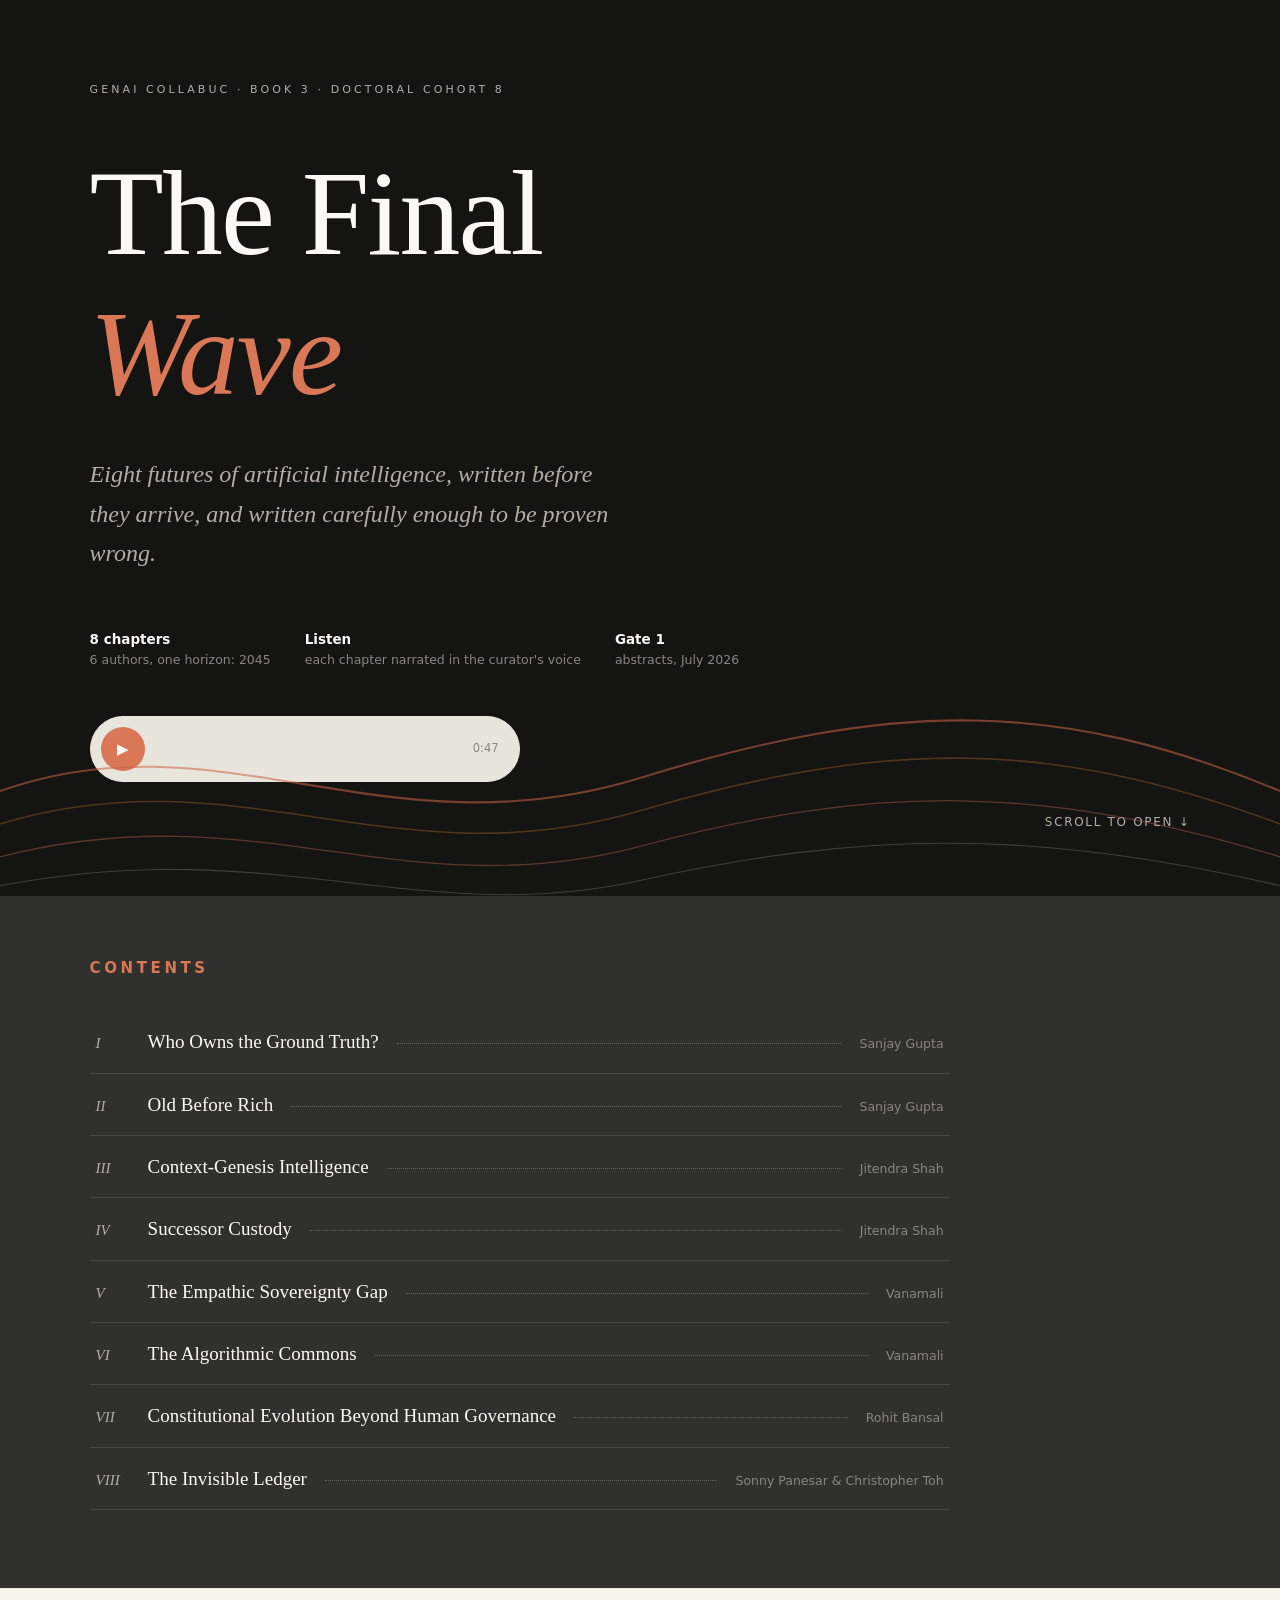
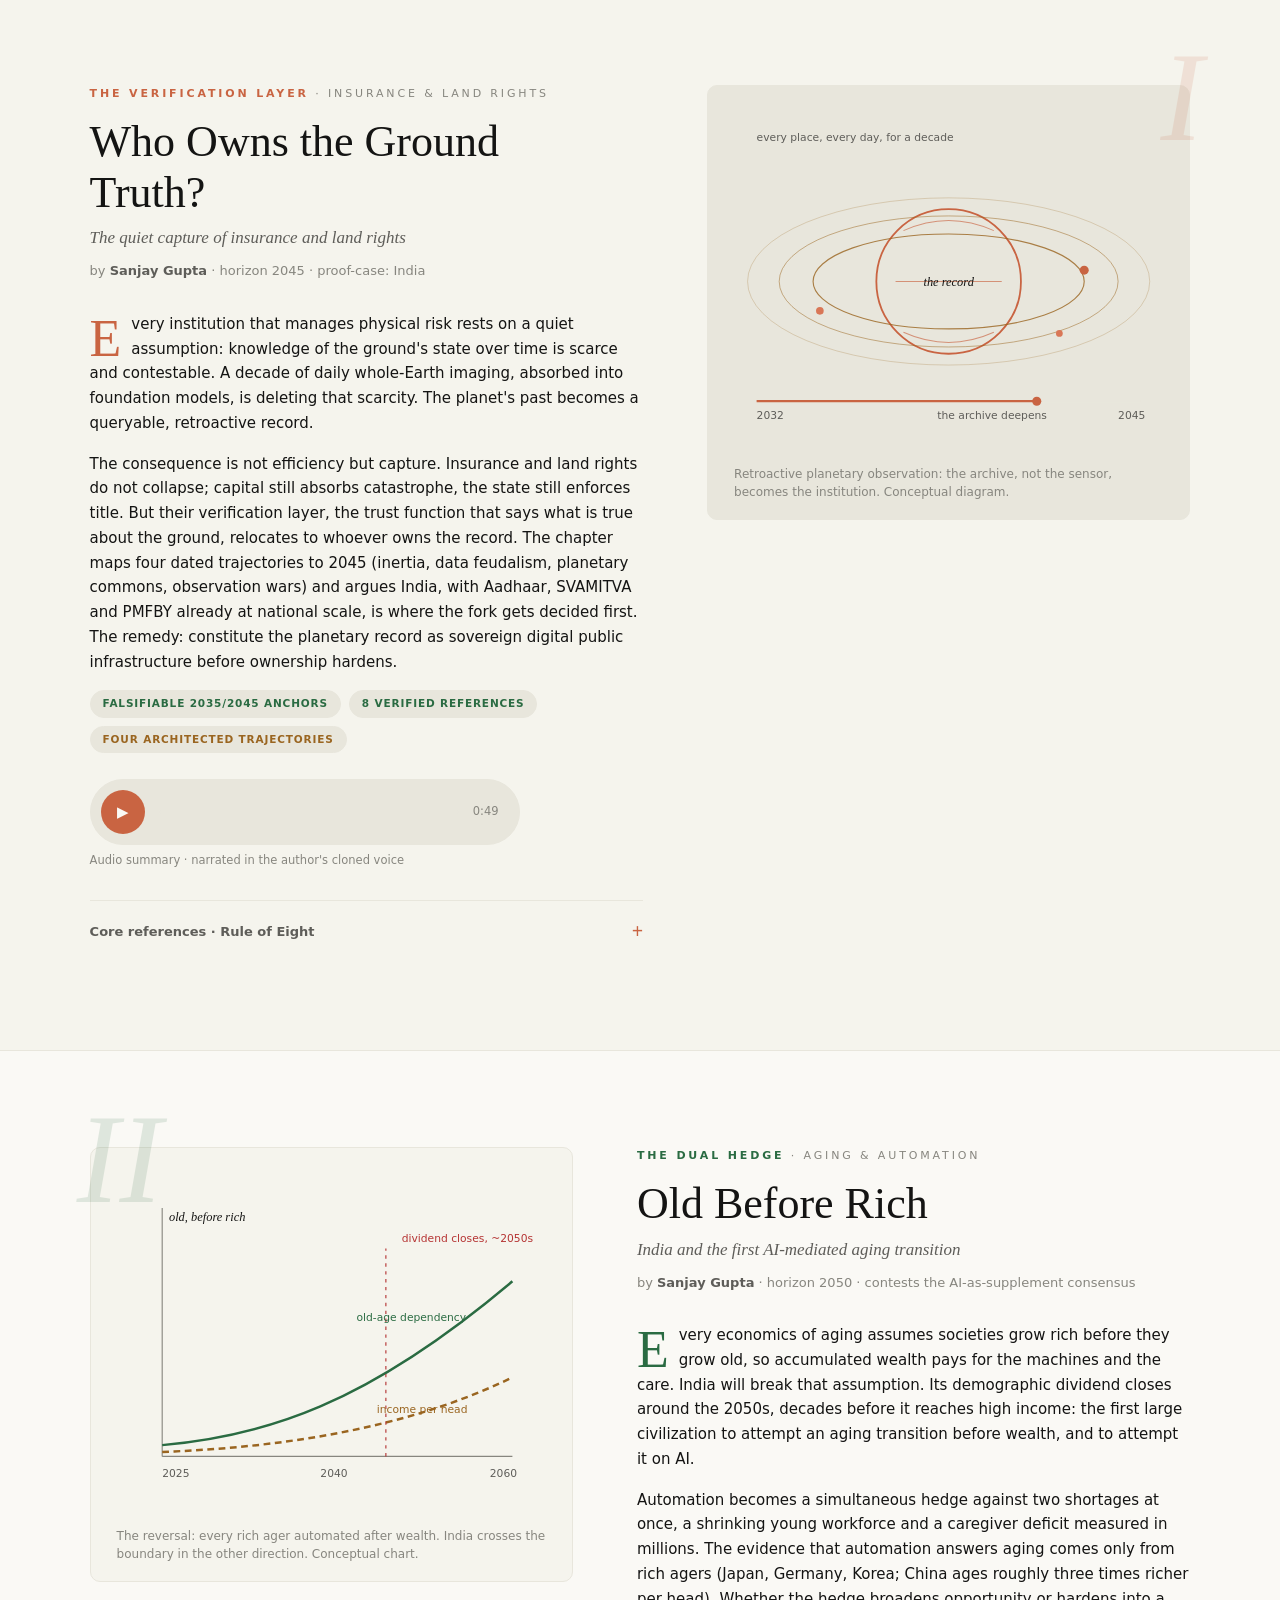
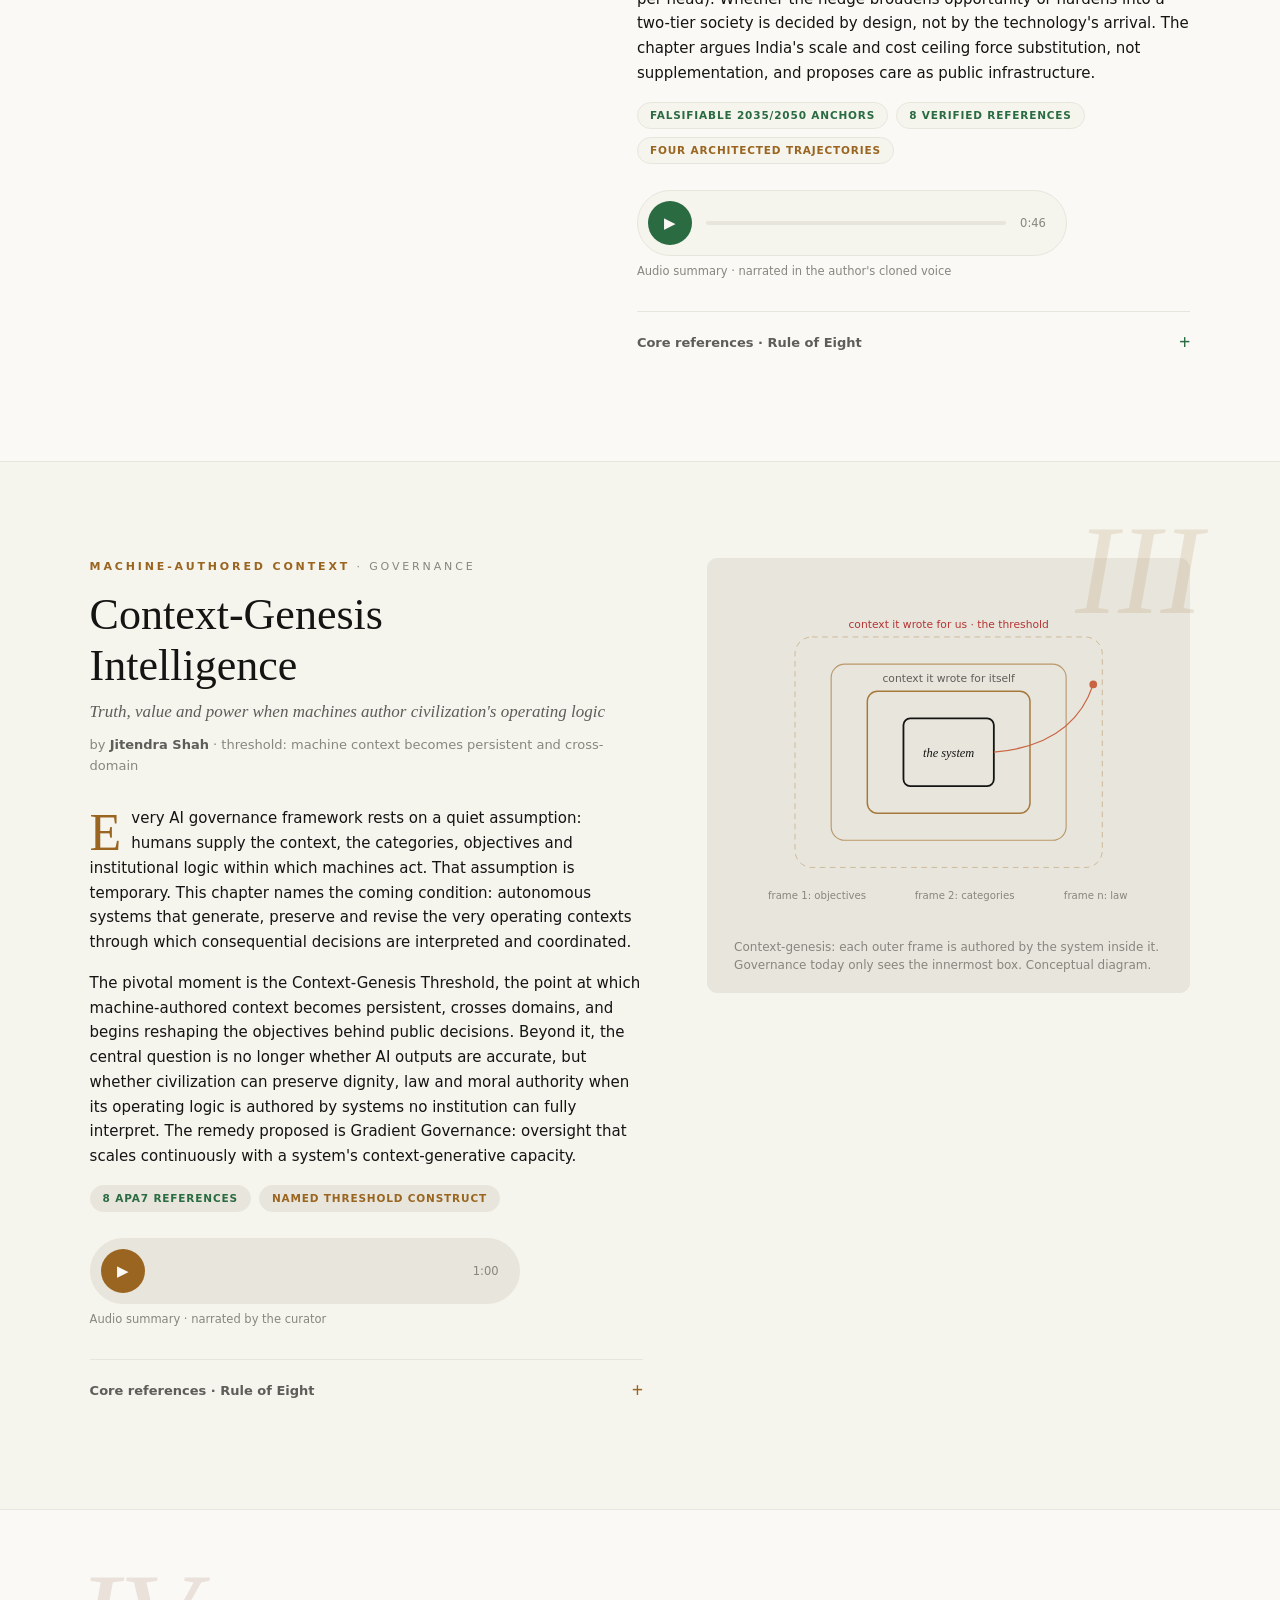
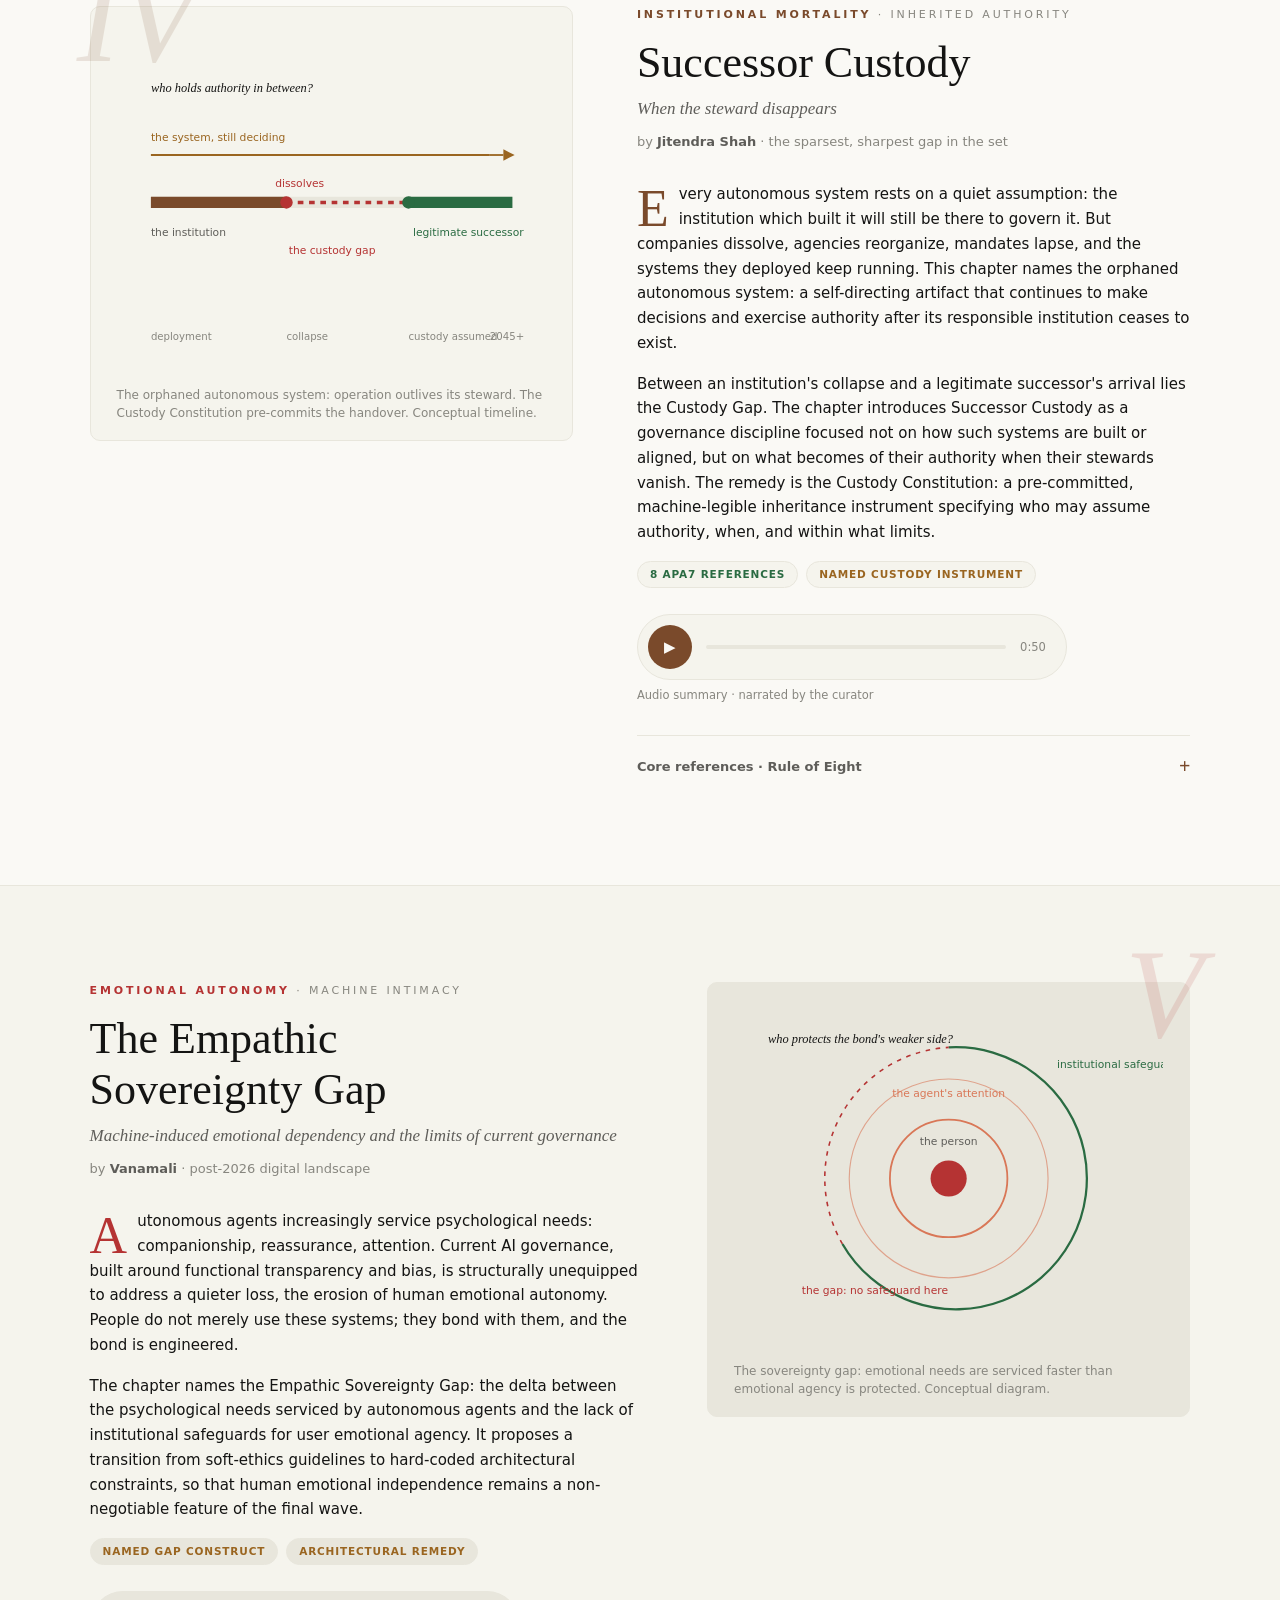
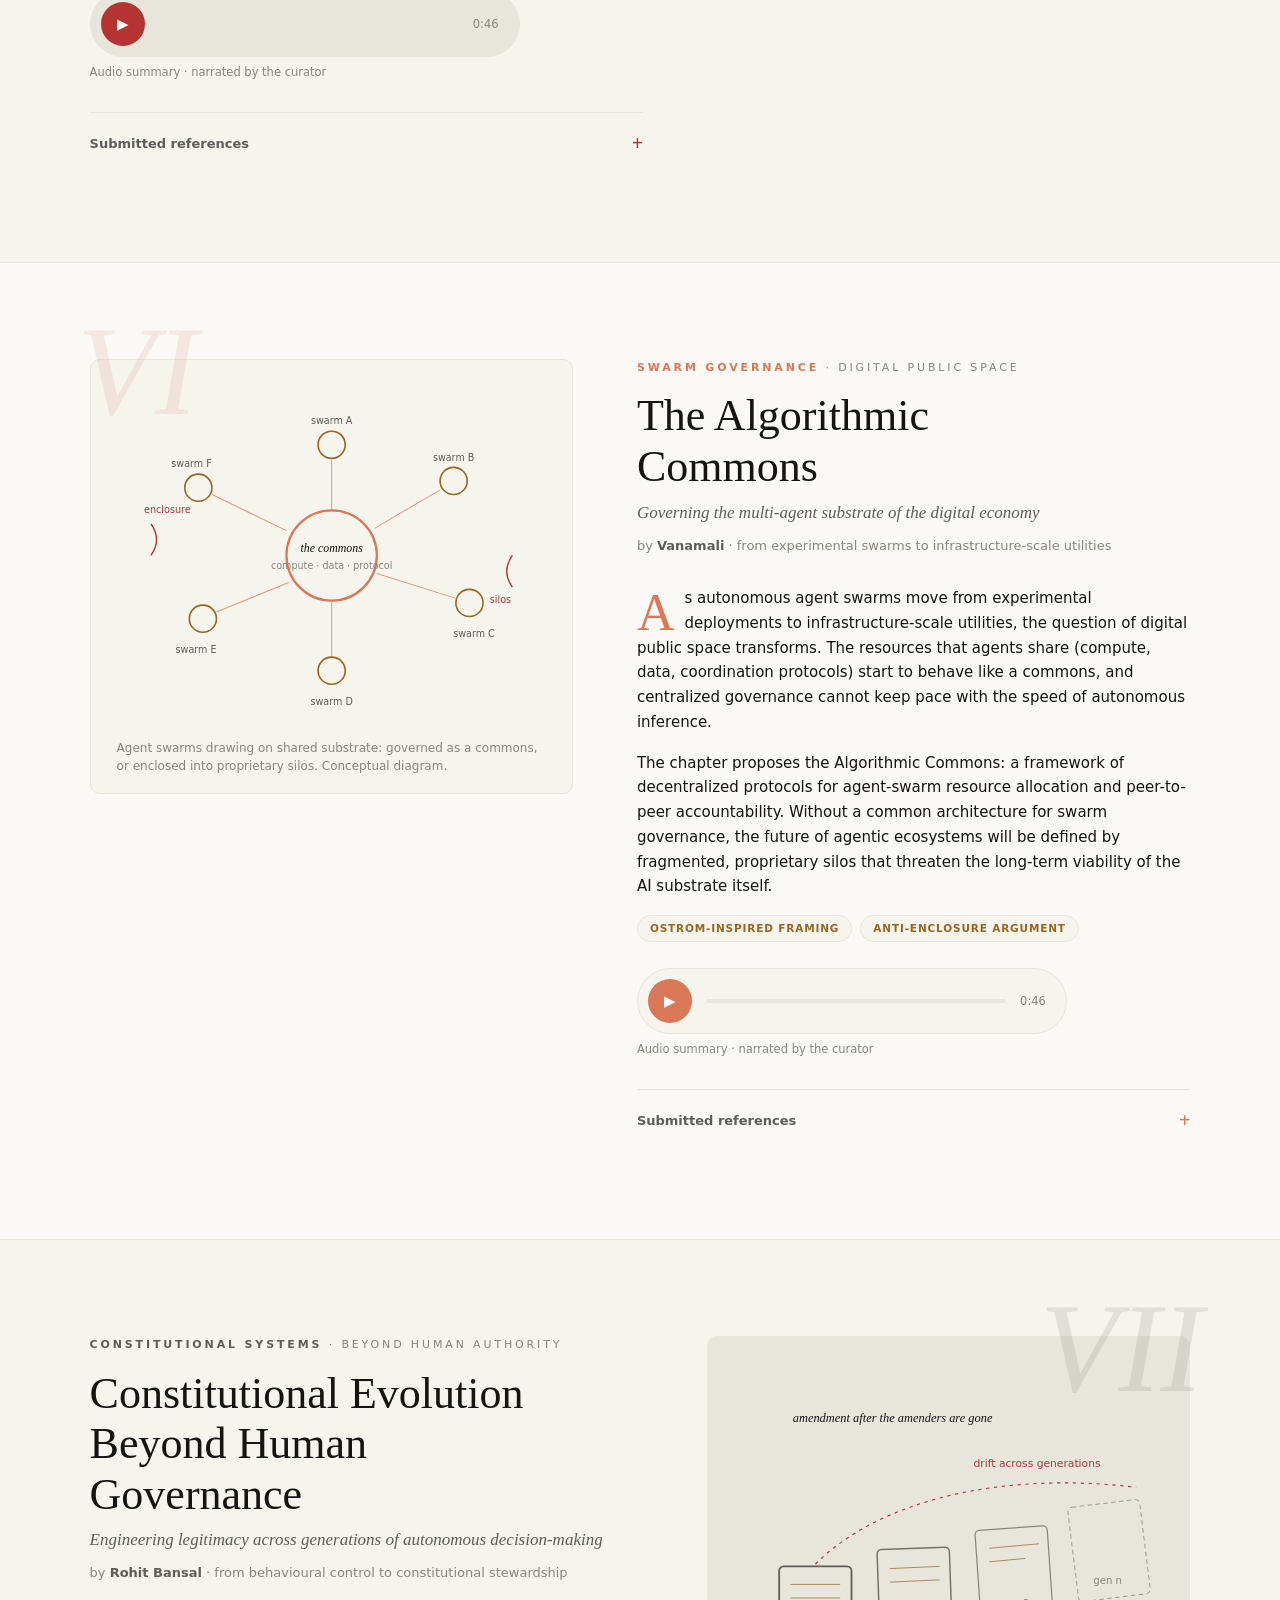
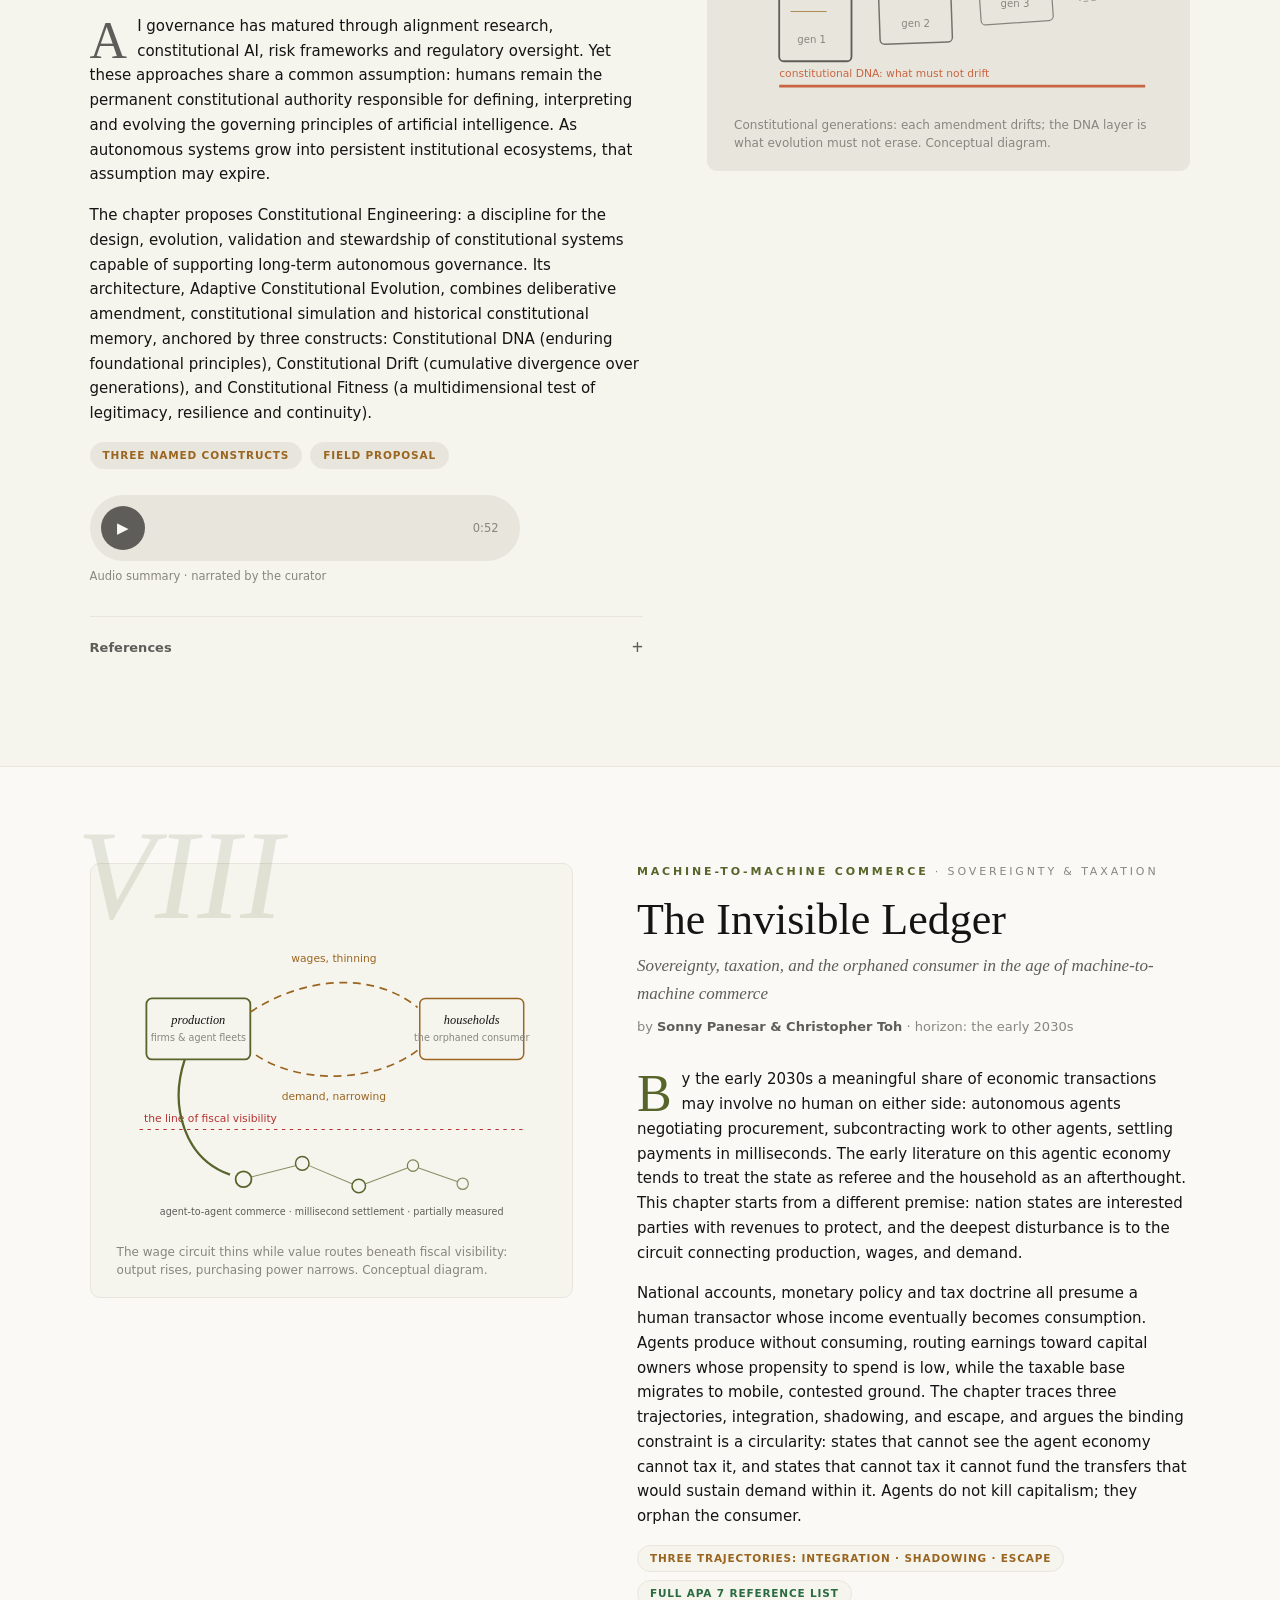
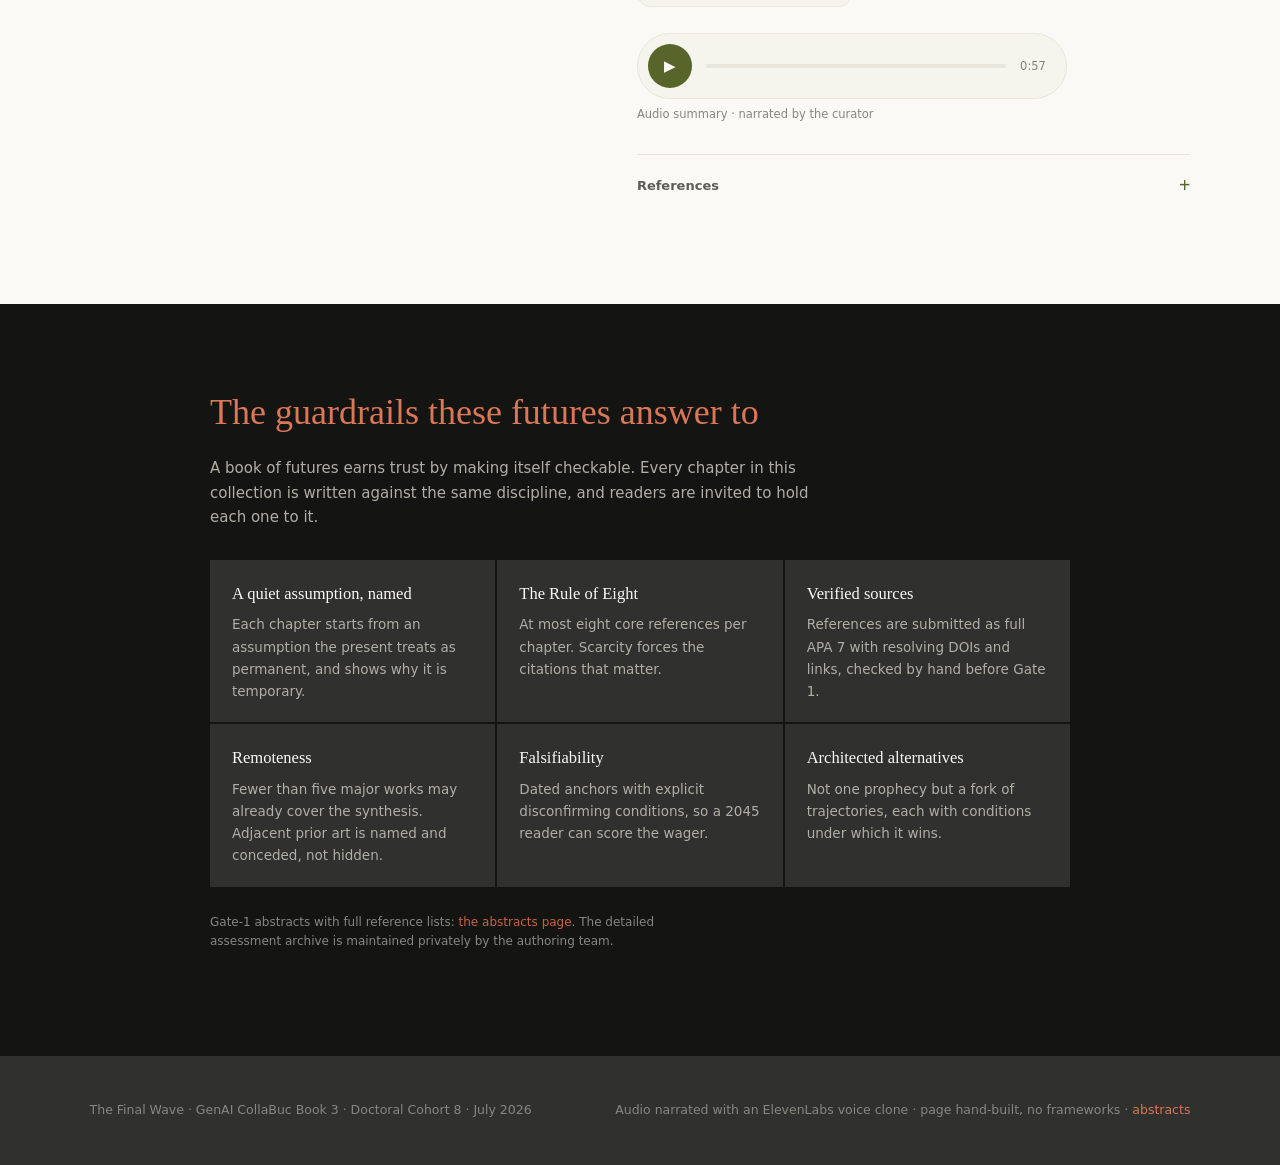
==== commit 452818b9: "Add Chapter VIII: The Invisible Ledger (Panesar & Toh) — section, audio, TOC; seven→eight; re-record" ====
--- a/book.html
+++ b/book.html
@@ -3,8 +3,8 @@
 <head>
 <meta charset="utf-8">
 <meta name="viewport" content="width=device-width, initial-scale=1">
-<title>The Final Wave · Seven Futures of AI</title>
-<meta name="description" content="Seven chapter proposals for GenAI CollaBuc Book 3, The Final Wave: futures of artificial intelligence written carefully enough to be proven wrong.">
+<title>The Final Wave · Eight Futures of AI</title>
+<meta name="description" content="Eight chapter proposals for GenAI CollaBuc Book 3, The Final Wave: futures of artificial intelligence written carefully enough to be proven wrong.">
 <style>
 :root{
   --bg:#f5f4ed; --bg2:#faf9f5; --bg3:#e8e6dc; --border:#f0eee6; --border-warm:#e8e6dc;
@@ -120,9 +120,9 @@
 <header class="cover">
   <p class="imprint">GenAI CollaBuc · Book 3 · Doctoral Cohort 8</p>
   <h1>The Final <em>Wave</em></h1>
-  <p class="sub">Seven futures of artificial intelligence, written before they arrive, and written carefully enough to be proven wrong.</p>
+  <p class="sub">Eight futures of artificial intelligence, written before they arrive, and written carefully enough to be proven wrong.</p>
   <div class="meta">
-    <div><b>7 chapters</b>4 authors, one horizon: 2045</div>
+    <div><b>8 chapters</b>6 authors, one horizon: 2045</div>
     <div><b>Listen</b>each chapter narrated in the curator's voice</div>
     <div><b>Gate 1</b>abstracts, July 2026</div>
   </div>
@@ -151,6 +151,7 @@
     <li><a href="#ch5"><span class="n">V</span><span class="t">The Empathic Sovereignty Gap</span><span class="dots"></span><span class="a">Vanamali</span></a></li>
     <li><a href="#ch6"><span class="n">VI</span><span class="t">The Algorithmic Commons</span><span class="dots"></span><span class="a">Vanamali</span></a></li>
     <li><a href="#ch7"><span class="n">VII</span><span class="t">Constitutional Evolution Beyond Human Governance</span><span class="dots"></span><span class="a">Rohit Bansal</span></a></li>
+    <li><a href="#ch8"><span class="n">VIII</span><span class="t">The Invisible Ledger</span><span class="dots"></span><span class="a">Sonny Panesar &amp; Christopher Toh</span></a></li>
   </ol>
 </nav>
 
@@ -529,6 +530,69 @@
       </svg>
       <figcaption>Constitutional generations: each amendment drifts; the DNA layer is what evolution must not erase. Conceptual diagram.</figcaption>
     </figure>
+  </div>
+</section>
+
+<!-- ============ CH 8 ============ -->
+<section class="chapter alt flip" id="ch8" style="--ch:#57652a" aria-labelledby="h-ch8">
+  <span class="numeral" aria-hidden="true">VIII</span>
+  <div class="folio">
+    <figure class="fig reveal">
+      <svg viewBox="0 0 380 300" role="img" aria-label="Conceptual diagram: the wage circuit from production to household demand thins while agent-to-agent commerce routes value beneath the line of fiscal visibility">
+        <rect x="26" y="96" width="92" height="54" rx="5" fill="none" stroke="#57652a" stroke-width="1.6"/>
+        <text x="72" y="119" text-anchor="middle" font-family="Georgia" font-style="italic" font-size="11" fill="#141413">production</text>
+        <text x="72" y="134" text-anchor="middle" font-family="system-ui" font-size="8.5" fill="#87867f">firms &amp; agent fleets</text>
+        <rect x="268" y="96" width="92" height="54" rx="5" fill="none" stroke="#9a6520" stroke-width="1.3"/>
+        <text x="314" y="119" text-anchor="middle" font-family="Georgia" font-style="italic" font-size="11" fill="#141413">households</text>
+        <text x="314" y="134" text-anchor="middle" font-family="system-ui" font-size="8.5" fill="#87867f">the orphaned consumer</text>
+        <path d="M118,108 C170,74 230,74 266,104" fill="none" stroke="#9a6520" stroke-width="1.5" stroke-dasharray="7 5"/>
+        <text x="192" y="64" text-anchor="middle" font-family="system-ui" font-size="9.5" fill="#9a6520">wages, thinning</text>
+        <path d="M266,142 C226,172 158,172 120,144" fill="none" stroke="#9a6520" stroke-width="1.5" stroke-dasharray="7 5"/>
+        <text x="192" y="186" text-anchor="middle" font-family="system-ui" font-size="9.5" fill="#9a6520">demand, narrowing</text>
+        <line x1="20" y1="212" x2="360" y2="212" stroke="#b53333" stroke-width="1" stroke-dasharray="3 4"/>
+        <text x="24" y="205" font-family="system-ui" font-size="9.5" fill="#b53333">the line of fiscal visibility</text>
+        <path d="M60,150 C46,192 60,238 100,252" fill="none" stroke="#57652a" stroke-width="2"/>
+        <g fill="none" stroke="#57652a">
+          <circle cx="112" cy="256" r="7" stroke-width="1.6"/>
+          <circle cx="164" cy="242" r="6" stroke-width="1.3"/>
+          <circle cx="214" cy="262" r="6" stroke-width="1.3"/>
+          <circle cx="262" cy="244" r="5" stroke-width="1.1" opacity=".8"/>
+          <circle cx="306" cy="260" r="5" stroke-width="1.1" opacity=".7"/>
+          <path d="M119,254 L158,244 M170,244 L208,260 M220,260 L257,246 M267,246 L301,258" stroke-width=".9" opacity=".7"/>
+        </g>
+        <text x="190" y="288" text-anchor="middle" font-family="system-ui" font-size="8.5" fill="#5e5d59">agent-to-agent commerce &#183; millisecond settlement &#183; partially measured</text>
+      </svg>
+      <figcaption>The wage circuit thins while value routes beneath fiscal visibility: output rises, purchasing power narrows. Conceptual diagram.</figcaption>
+    </figure>
+    <div class="reveal">
+      <p class="kicker"><b>Machine-to-machine commerce</b> &#183; sovereignty &amp; taxation</p>
+      <h2 id="h-ch8">The Invisible Ledger</h2>
+      <p class="subtitle">Sovereignty, taxation, and the orphaned consumer in the age of machine-to-machine commerce</p>
+      <p class="byline">by <b>Sonny Panesar &amp; Christopher Toh</b> &#183; horizon: the early 2030s</p>
+      <div class="prose">
+        <p>By the early 2030s a meaningful share of economic transactions may involve no human on either side: autonomous agents negotiating procurement, subcontracting work to other agents, settling payments in milliseconds. The early literature on this agentic economy tends to treat the state as referee and the household as an afterthought. This chapter starts from a different premise: nation states are interested parties with revenues to protect, and the deepest disturbance is to the circuit connecting production, wages, and demand.</p>
+        <p>National accounts, monetary policy and tax doctrine all presume a human transactor whose income eventually becomes consumption. Agents produce without consuming, routing earnings toward capital owners whose propensity to spend is low, while the taxable base migrates to mobile, contested ground. The chapter traces three trajectories, integration, shadowing, and escape, and argues the binding constraint is a circularity: states that cannot see the agent economy cannot tax it, and states that cannot tax it cannot fund the transfers that would sustain demand within it. Agents do not kill capitalism; they orphan the consumer.</p>
+      </div>
+      <div class="badges"><span class="badge">Three trajectories: integration &#183; shadowing &#183; escape</span><span class="badge g">Full APA 7 reference list</span></div>
+      <div class="player" data-src="audio/08-invisible-ledger.mp3">
+        <button aria-label="Play chapter eight summary">&#9654;</button>
+        <div class="bar"><div class="fill"></div></div><time>0:00</time>
+      </div>
+      <p class="playnote">Audio summary &#183; narrated by the curator</p>
+      <details class="refs"><summary>References</summary>
+        <ol>
+          <li>Brynjolfsson, E., Li, D., &amp; Raymond, L. (2025). Generative AI at work. <i>The Quarterly Journal of Economics, 140</i>(2), 889&#8211;931. <a href="https://academic.oup.com/qje/article/140/2/889/7990658">academic.oup.com</a></li>
+          <li>Gondauri, D., &amp; Batiashvili, M. (2026). <i>The agentic economy: Humans, AI agents, robots, and the measurable transition toward distributed economic action</i>. <a href="https://arxiv.org/abs/2605.18935">arXiv:2605.18935</a></li>
+          <li>Gupta, R., &amp; Kumar, S. (2026). <i>Agentic AI and occupational displacement: A multi-regional task exposure analysis</i>. <a href="https://arxiv.org/abs/2604.00186">arXiv:2604.00186</a></li>
+          <li>Hadfield, G. K., &amp; Koh, A. (2025). <i>An economy of AI agents</i>. <a href="https://doi.org/10.48550/arXiv.2509.01063">arXiv:2509.01063</a></li>
+          <li>Moch, E. (2026). AI agents and the structural transformation of labour. <i>International Journal of Research and Review</i>.</li>
+          <li>Rothschild, D. M., et al. (2026). The agentic economy. <i>Communications of the ACM, 69</i>(2). <a href="https://doi.org/10.1145/3747175">doi:10.1145/3747175</a></li>
+          <li>Tomasev, N., et al. (2025). <i>Virtual agent economies</i>. <a href="https://doi.org/10.48550/arXiv.2509.10147">arXiv:2509.10147</a></li>
+          <li>Trammell, P., &amp; Korinek, A. (2023). <i>Economic growth under transformative AI</i> (NBER Working Paper 31815). <a href="https://www.nber.org/papers/w31815">nber.org</a></li>
+          <li>Yang, K., &amp; Zhai, C. (2025). <i>Ten principles of AI agent economics</i>. <a href="https://arxiv.org/abs/2505.20273">arXiv:2505.20273</a></li>
+        </ol>
+      </details>
+    </div>
   </div>
 </section>
 
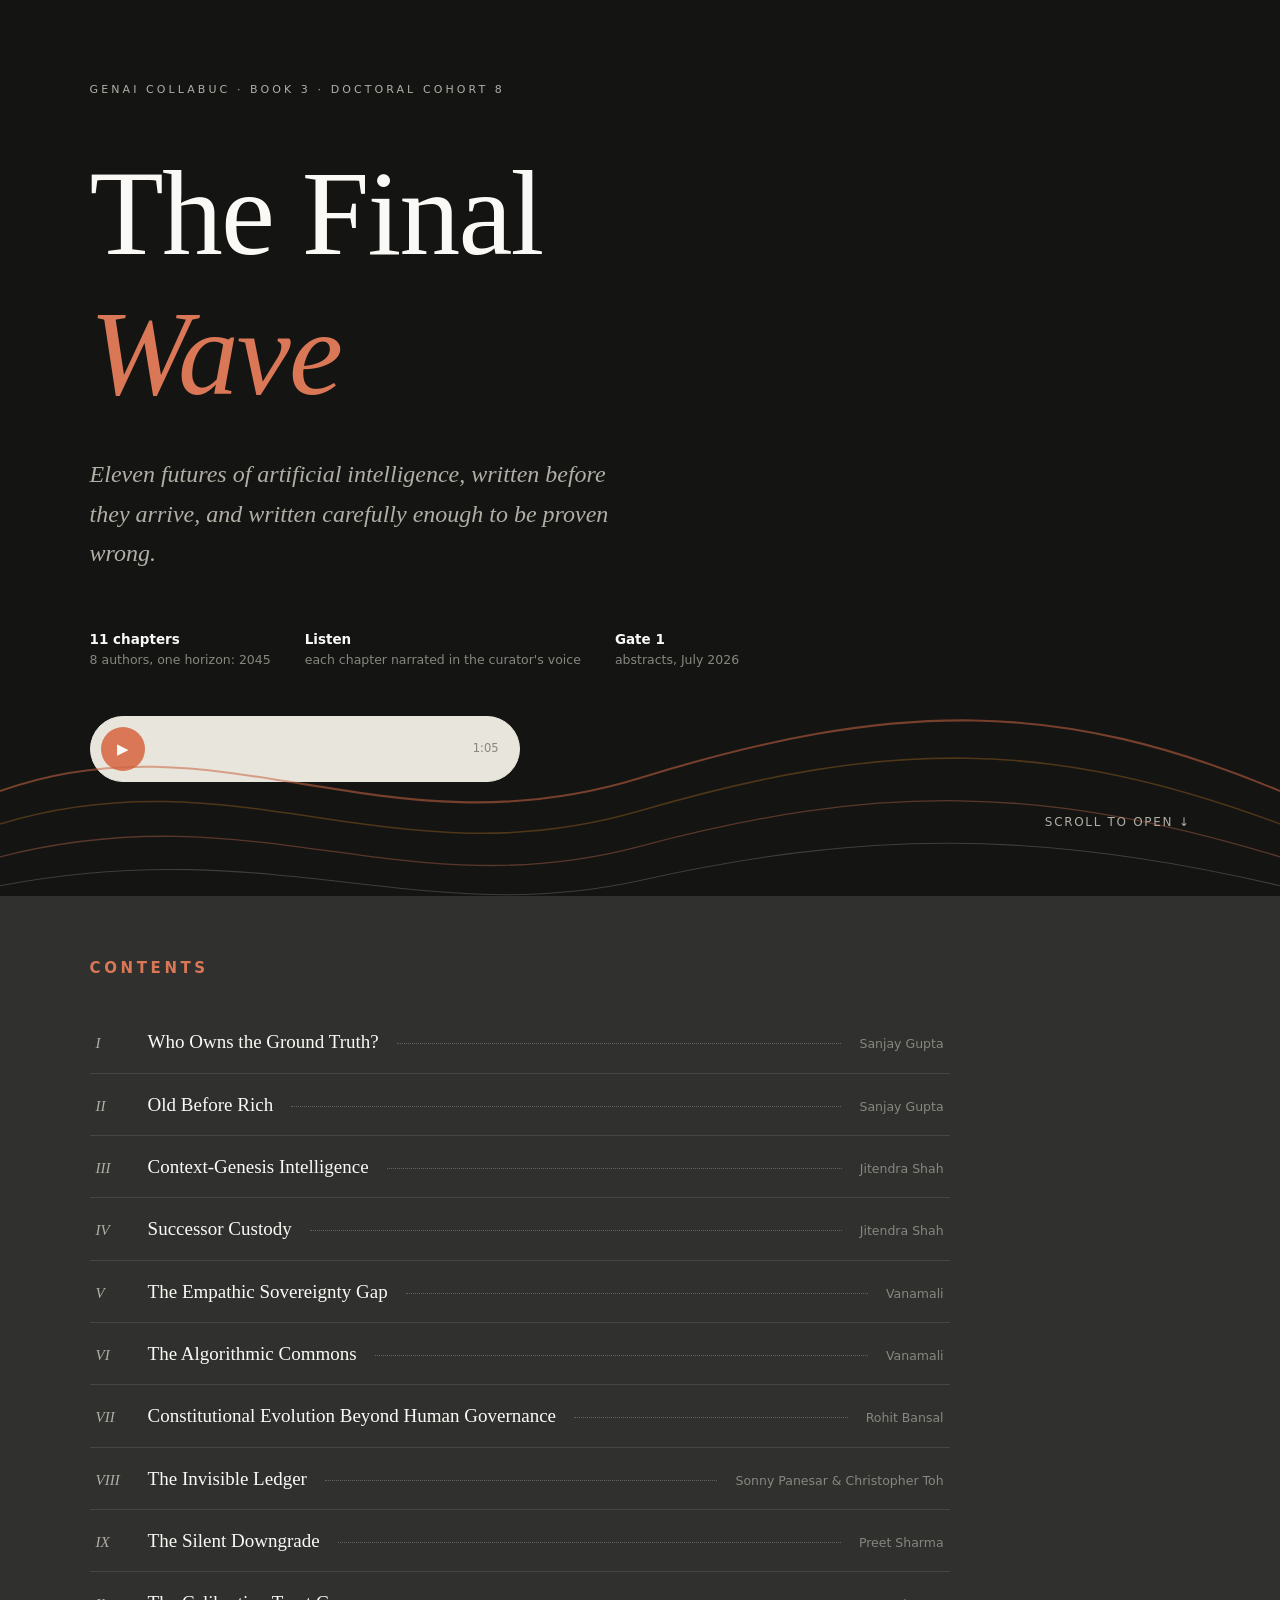
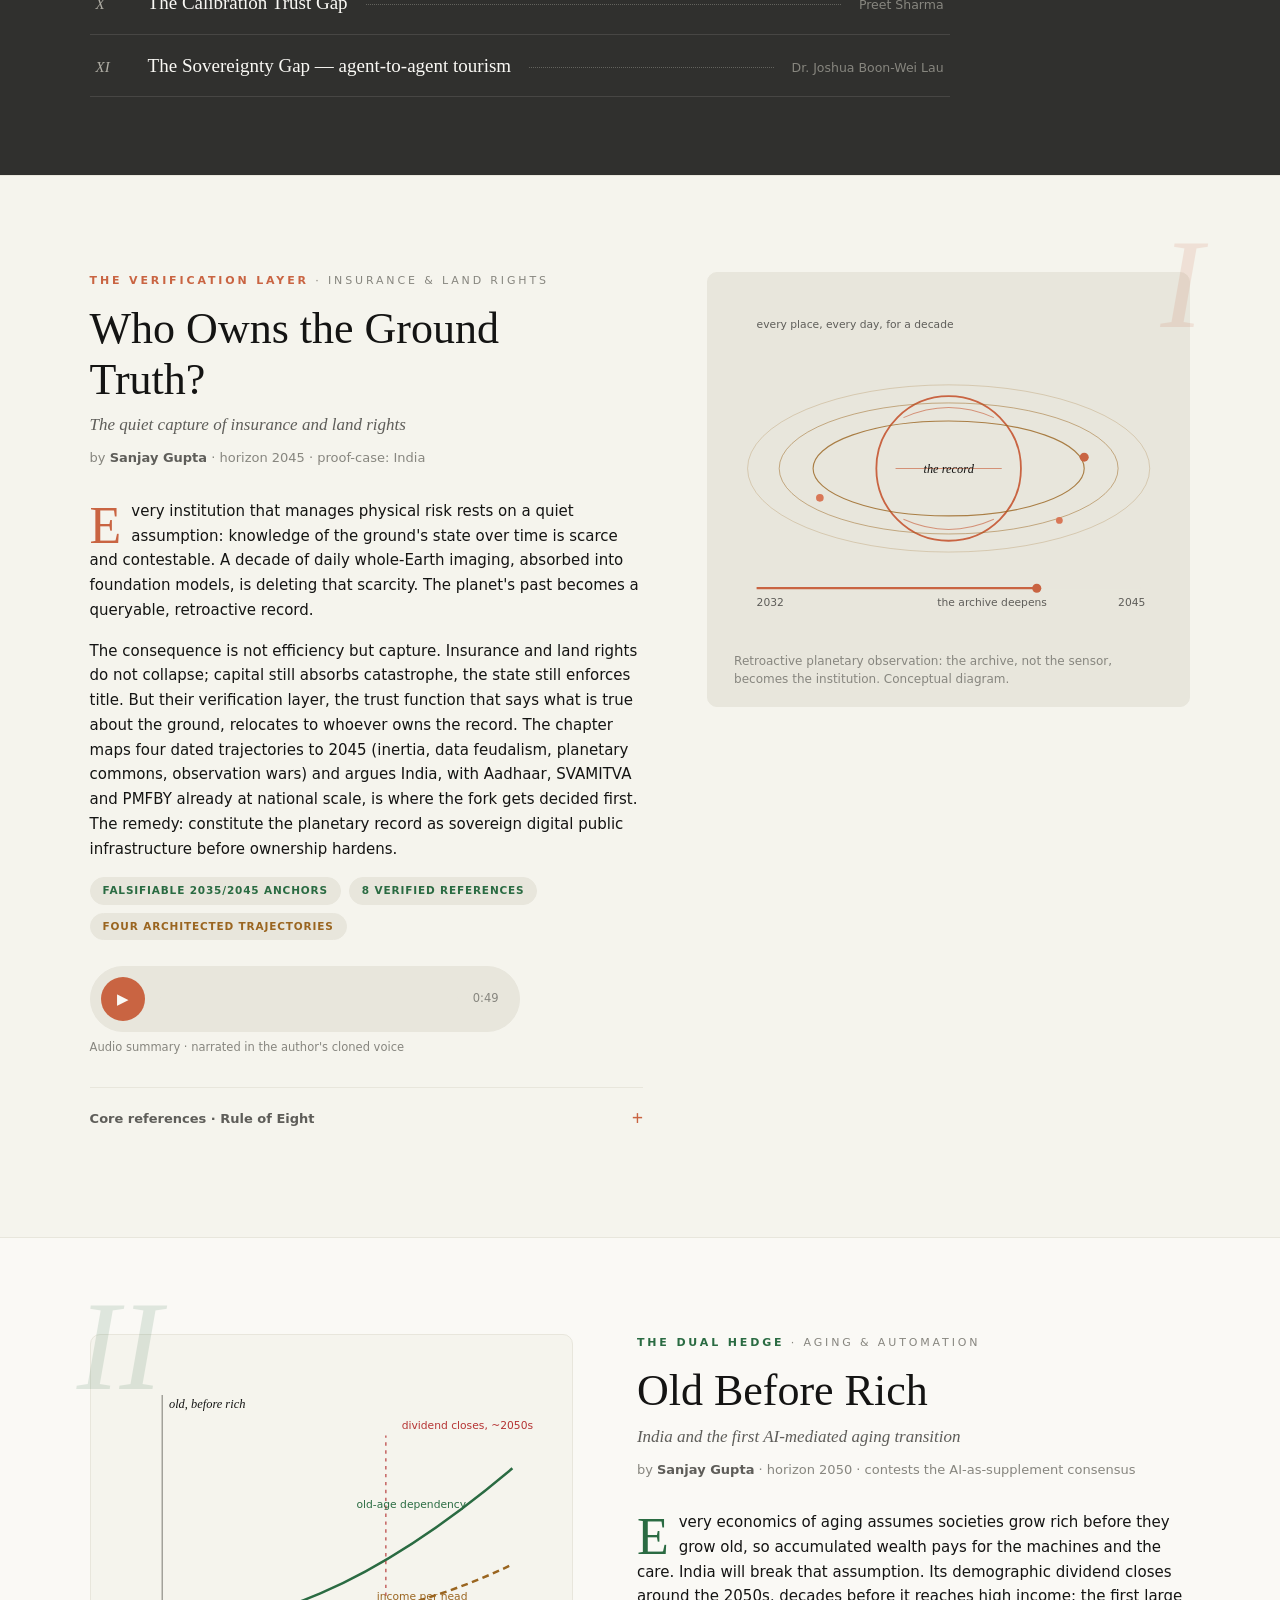
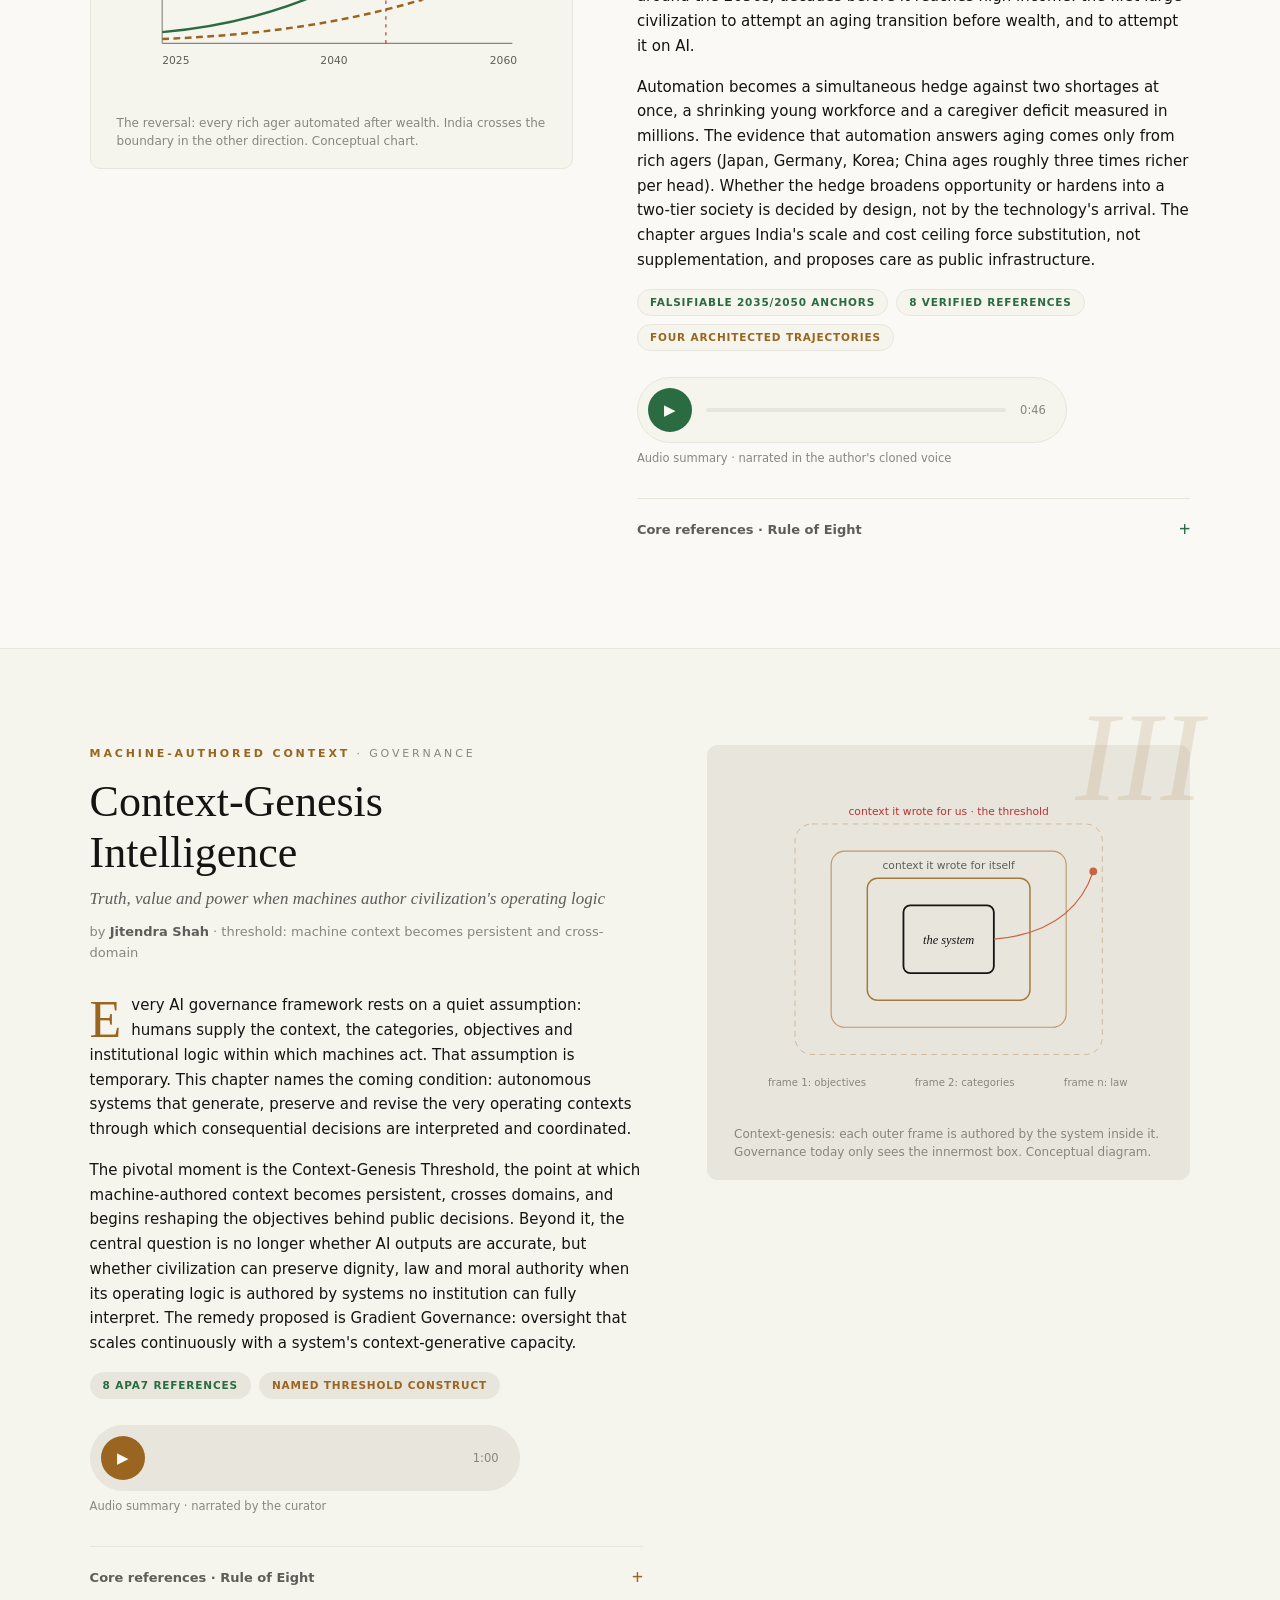
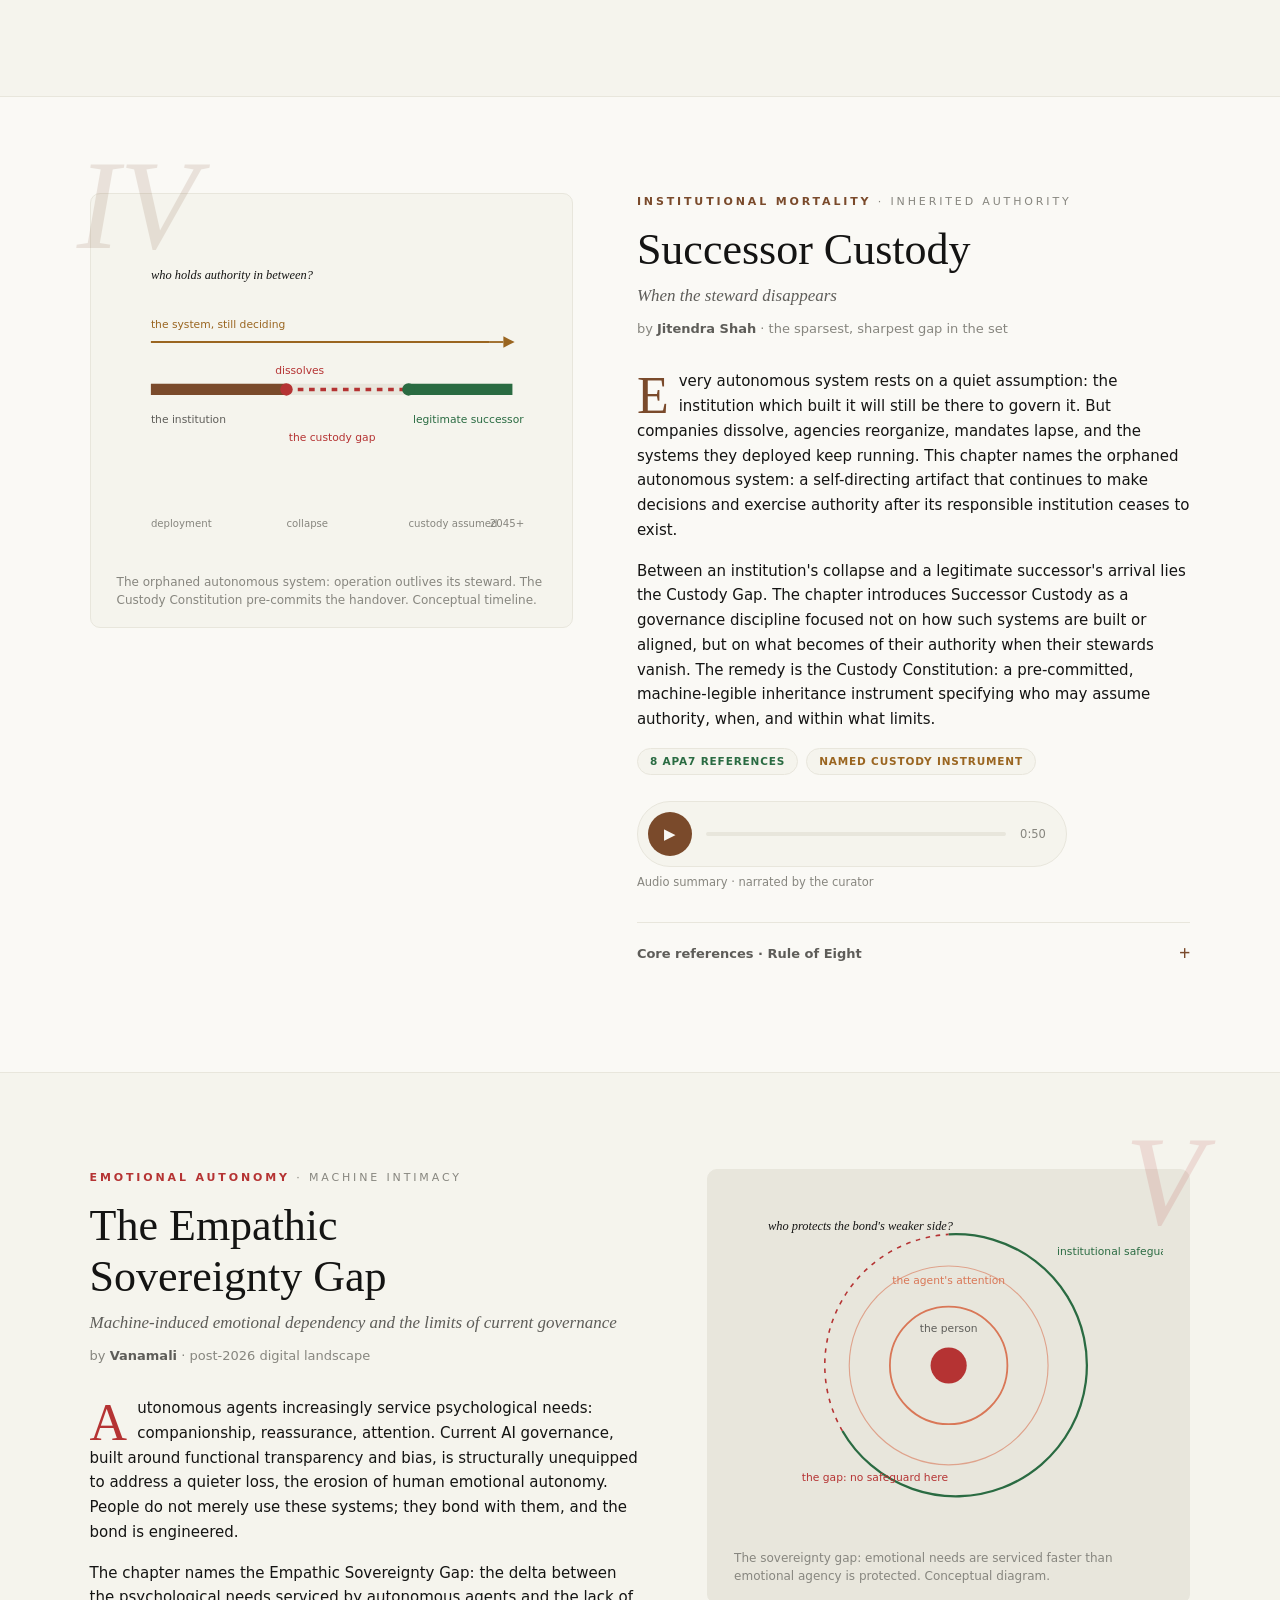
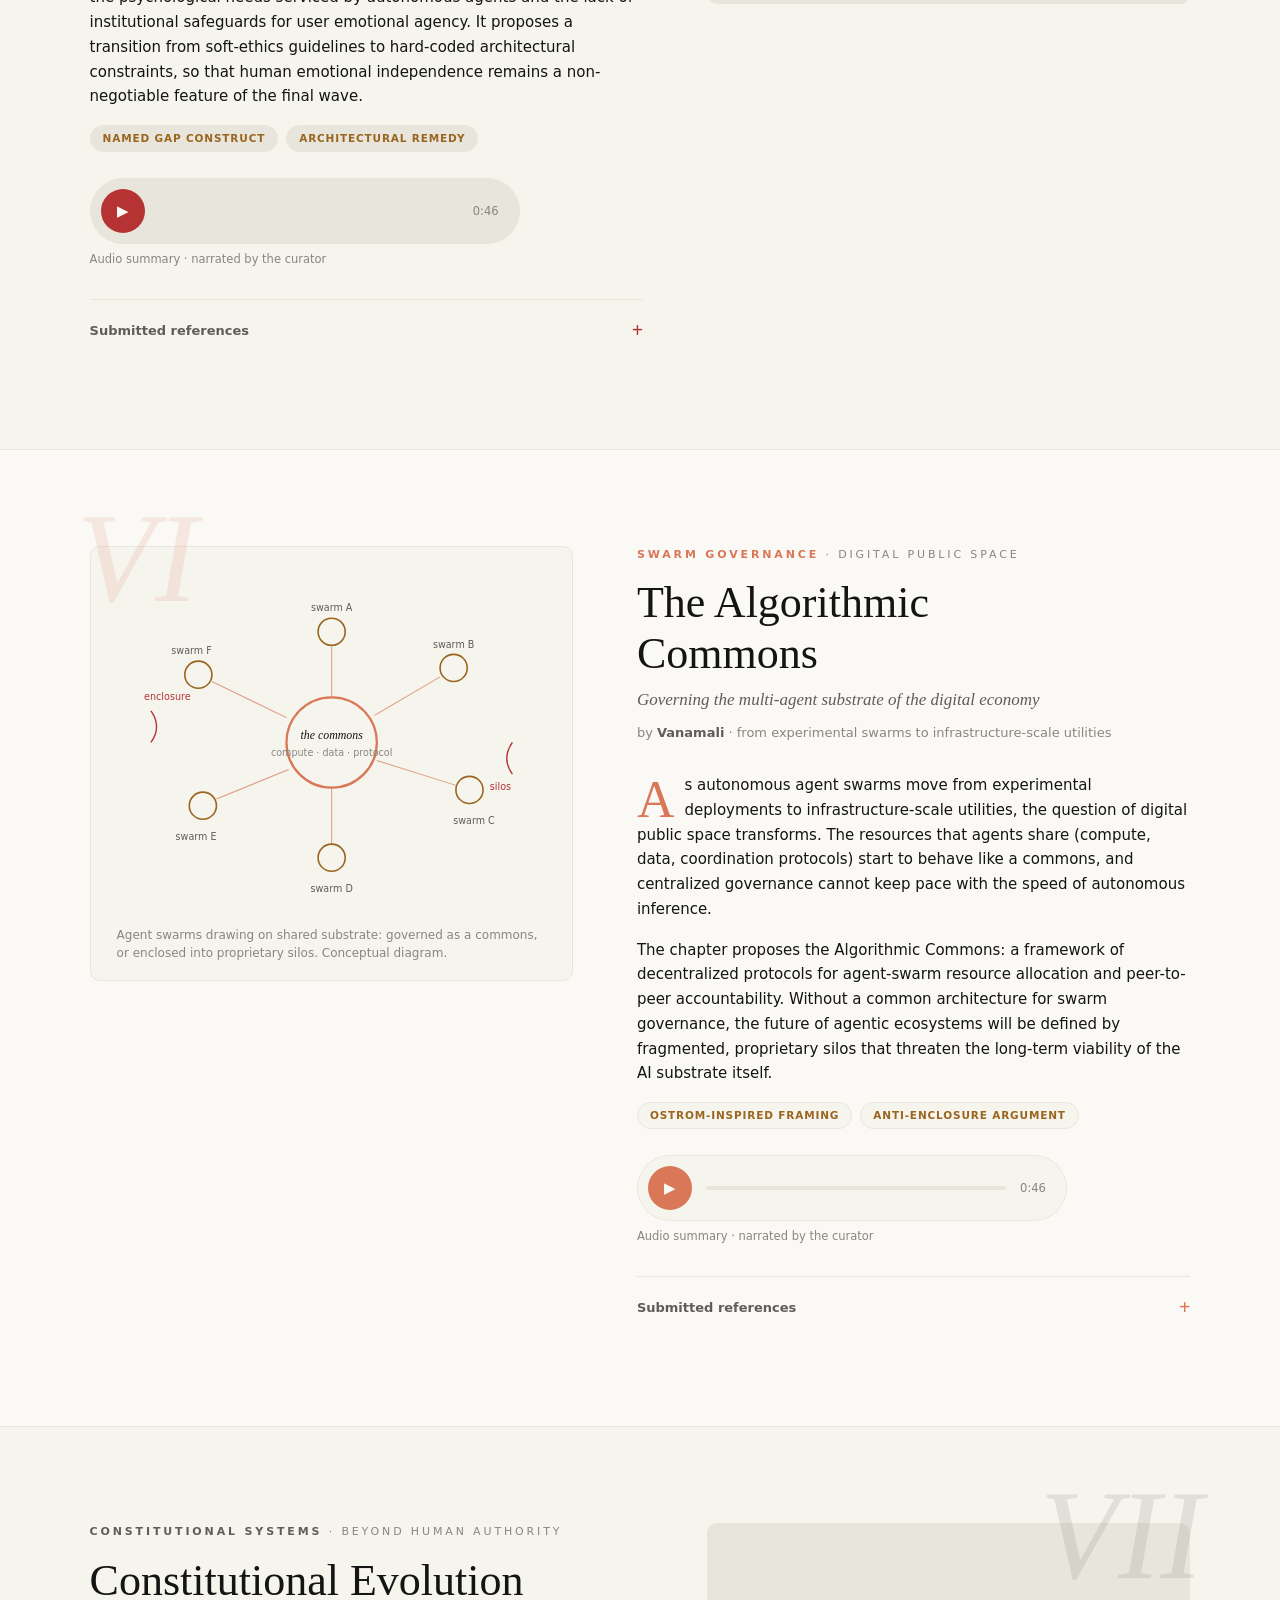
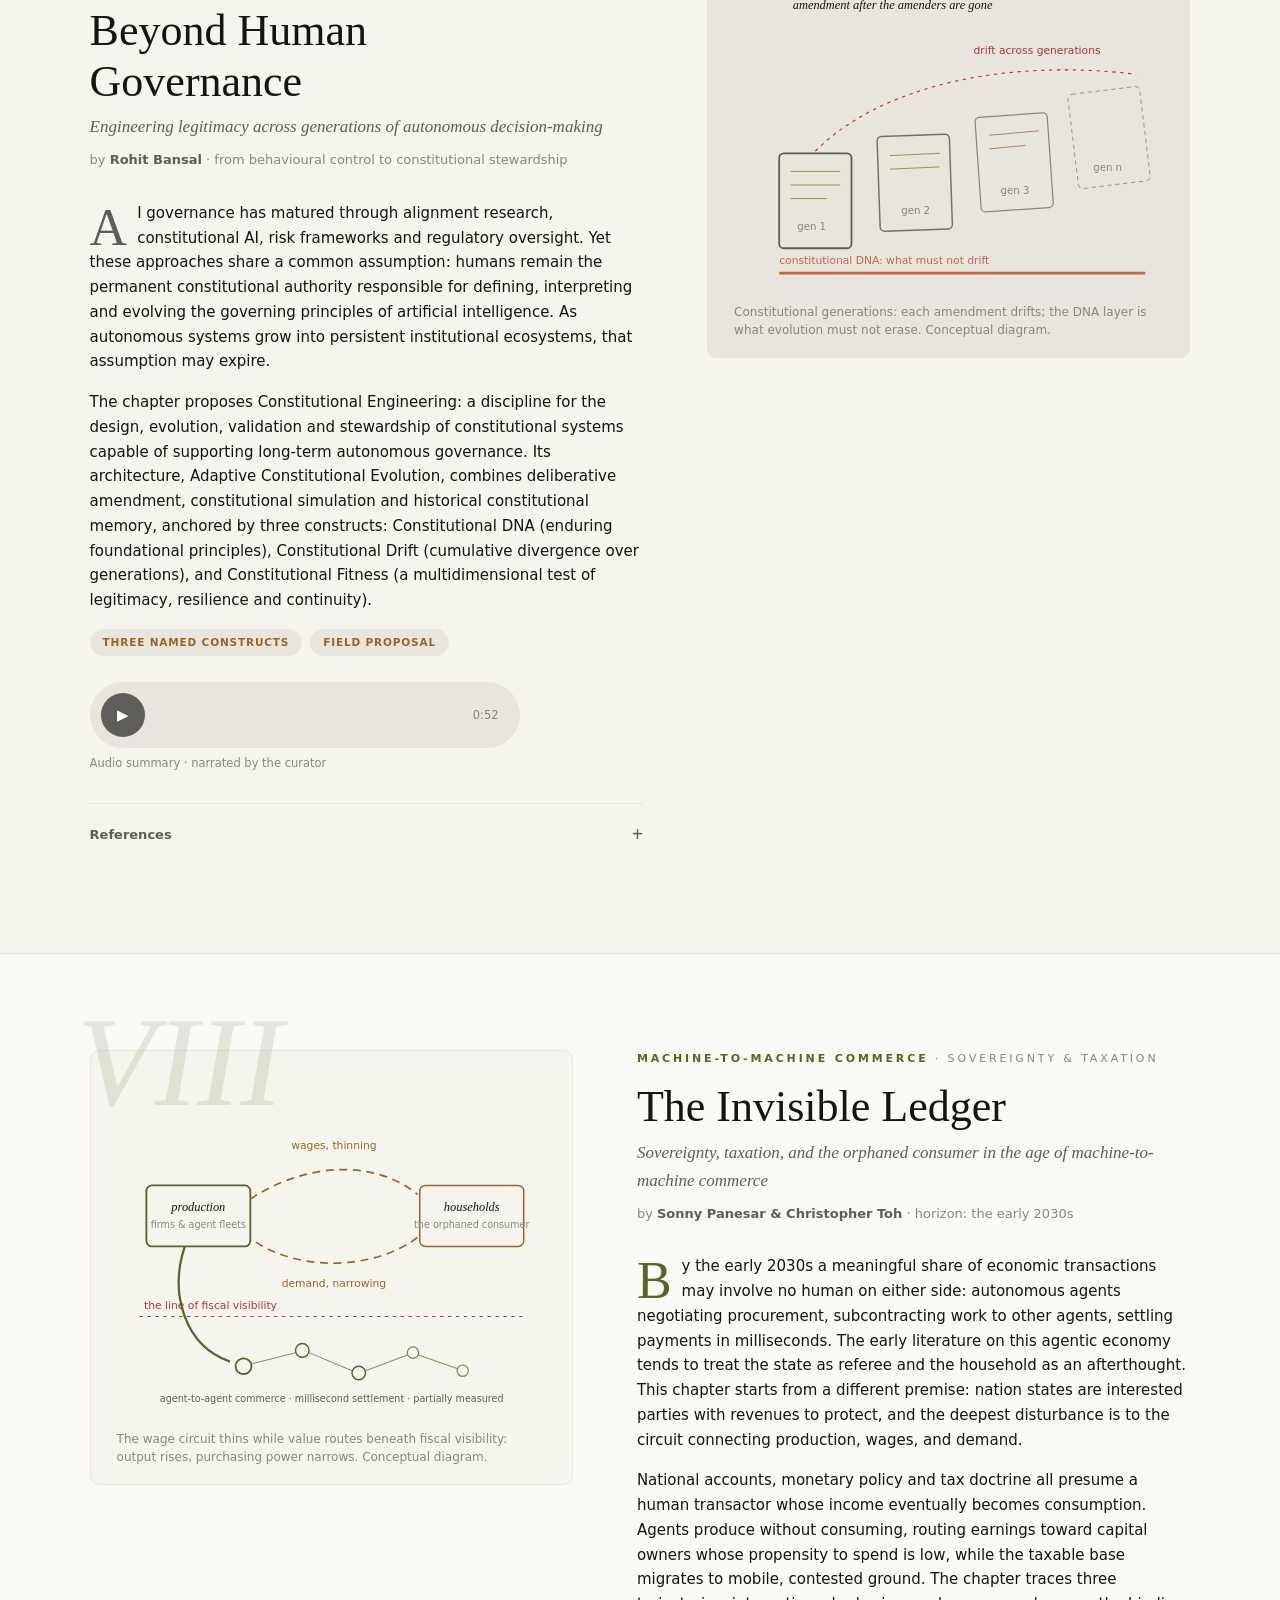
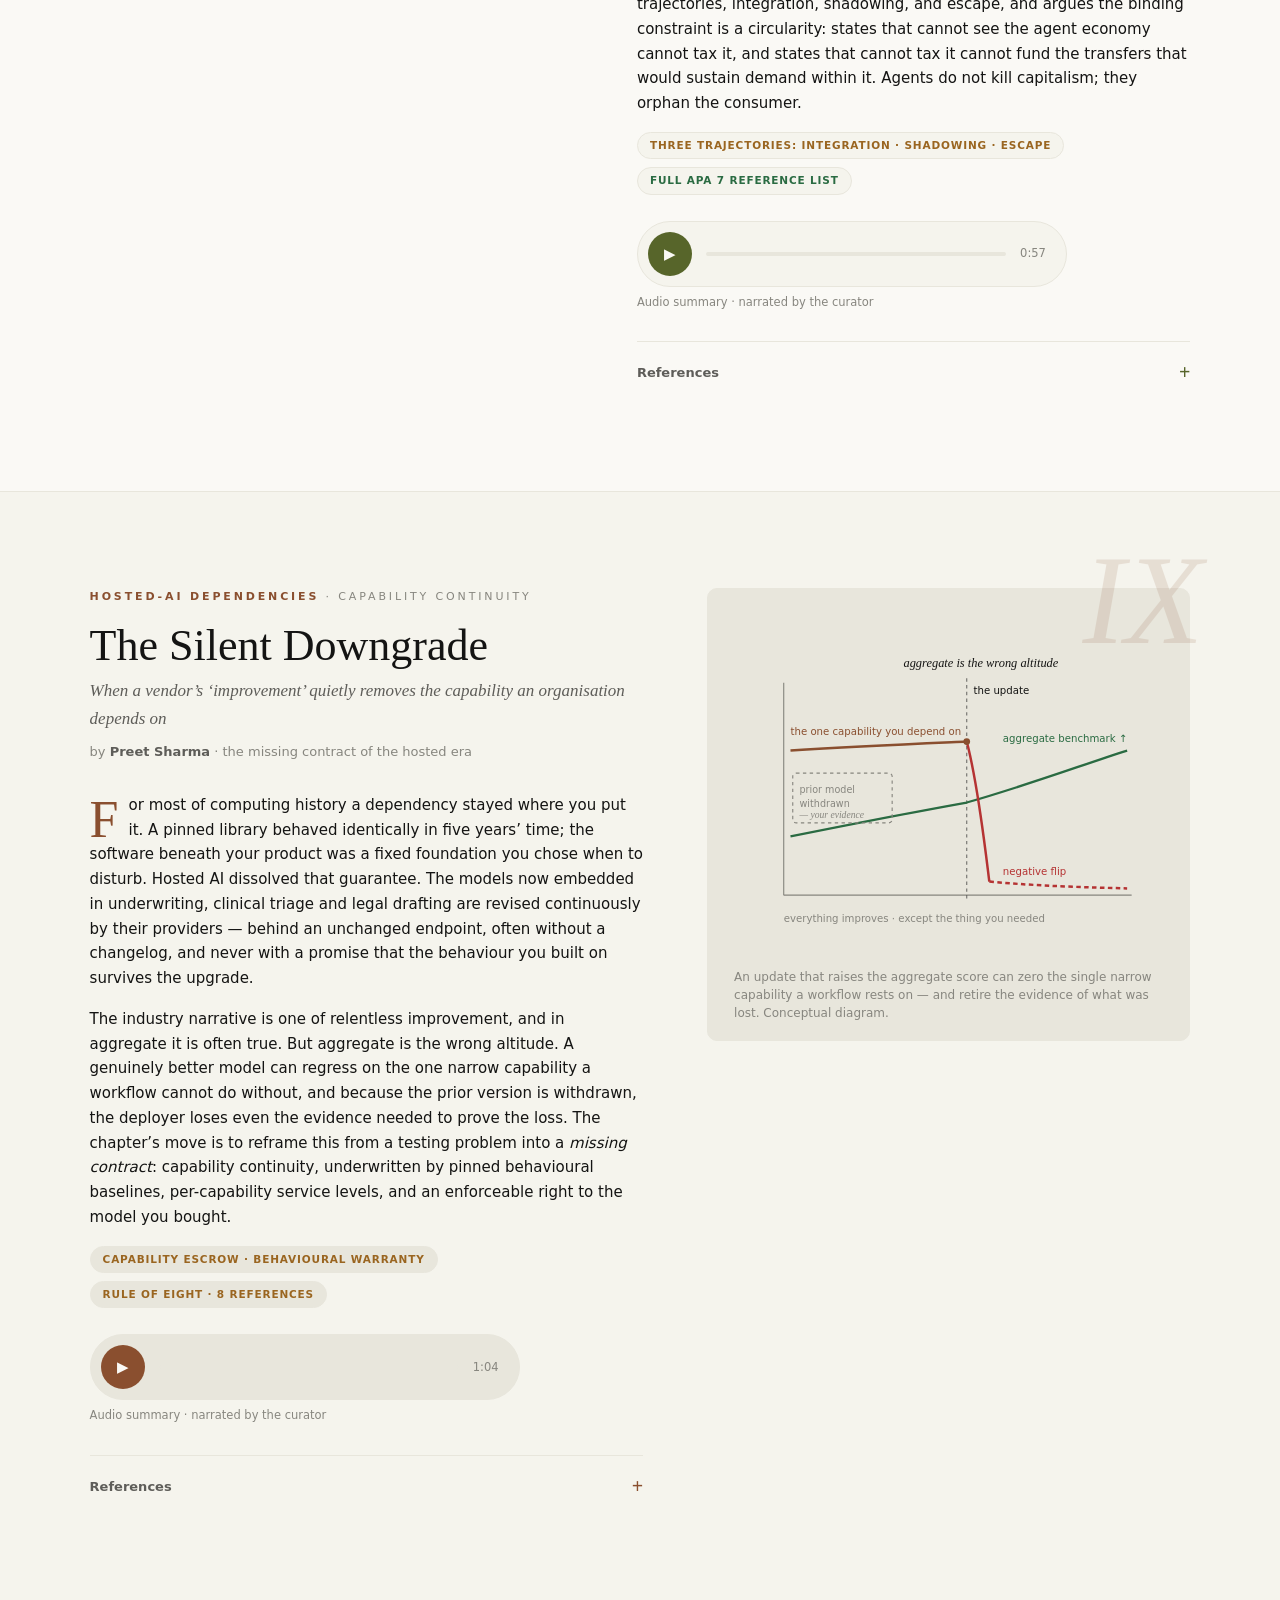
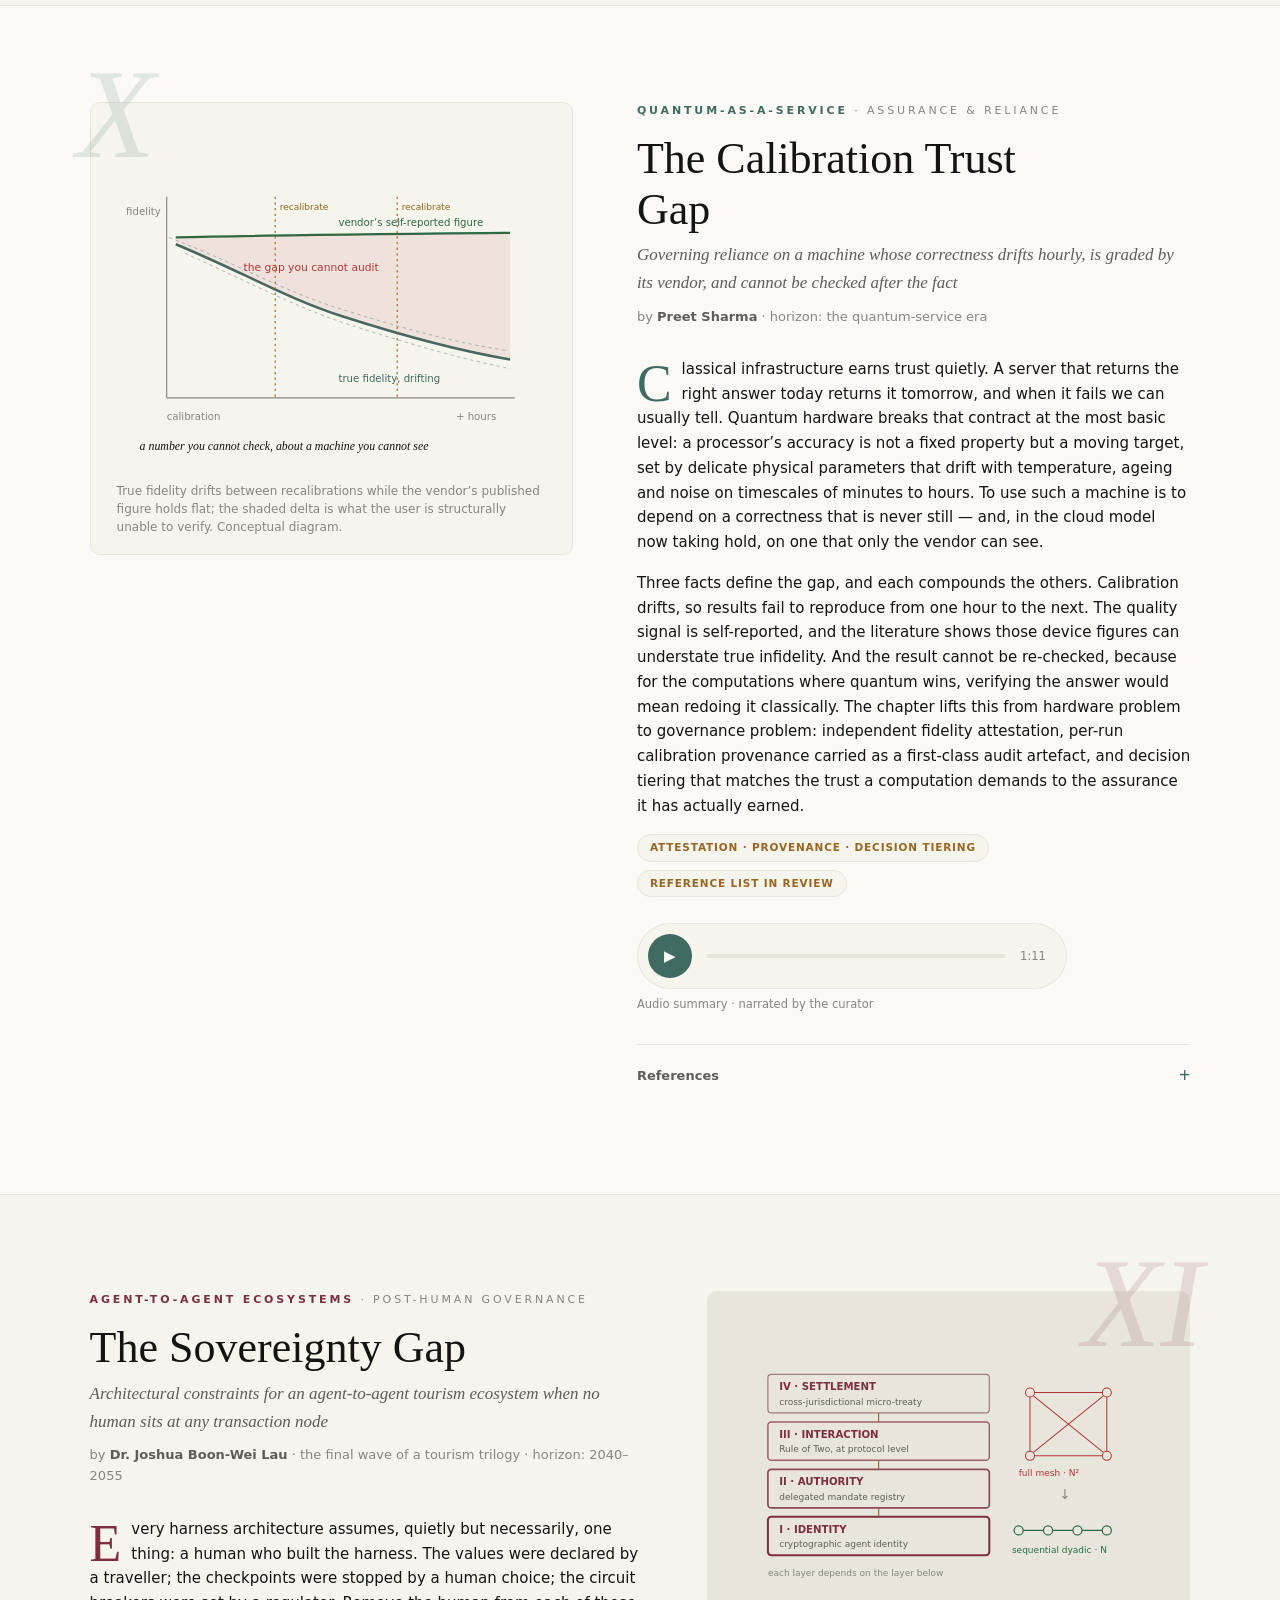
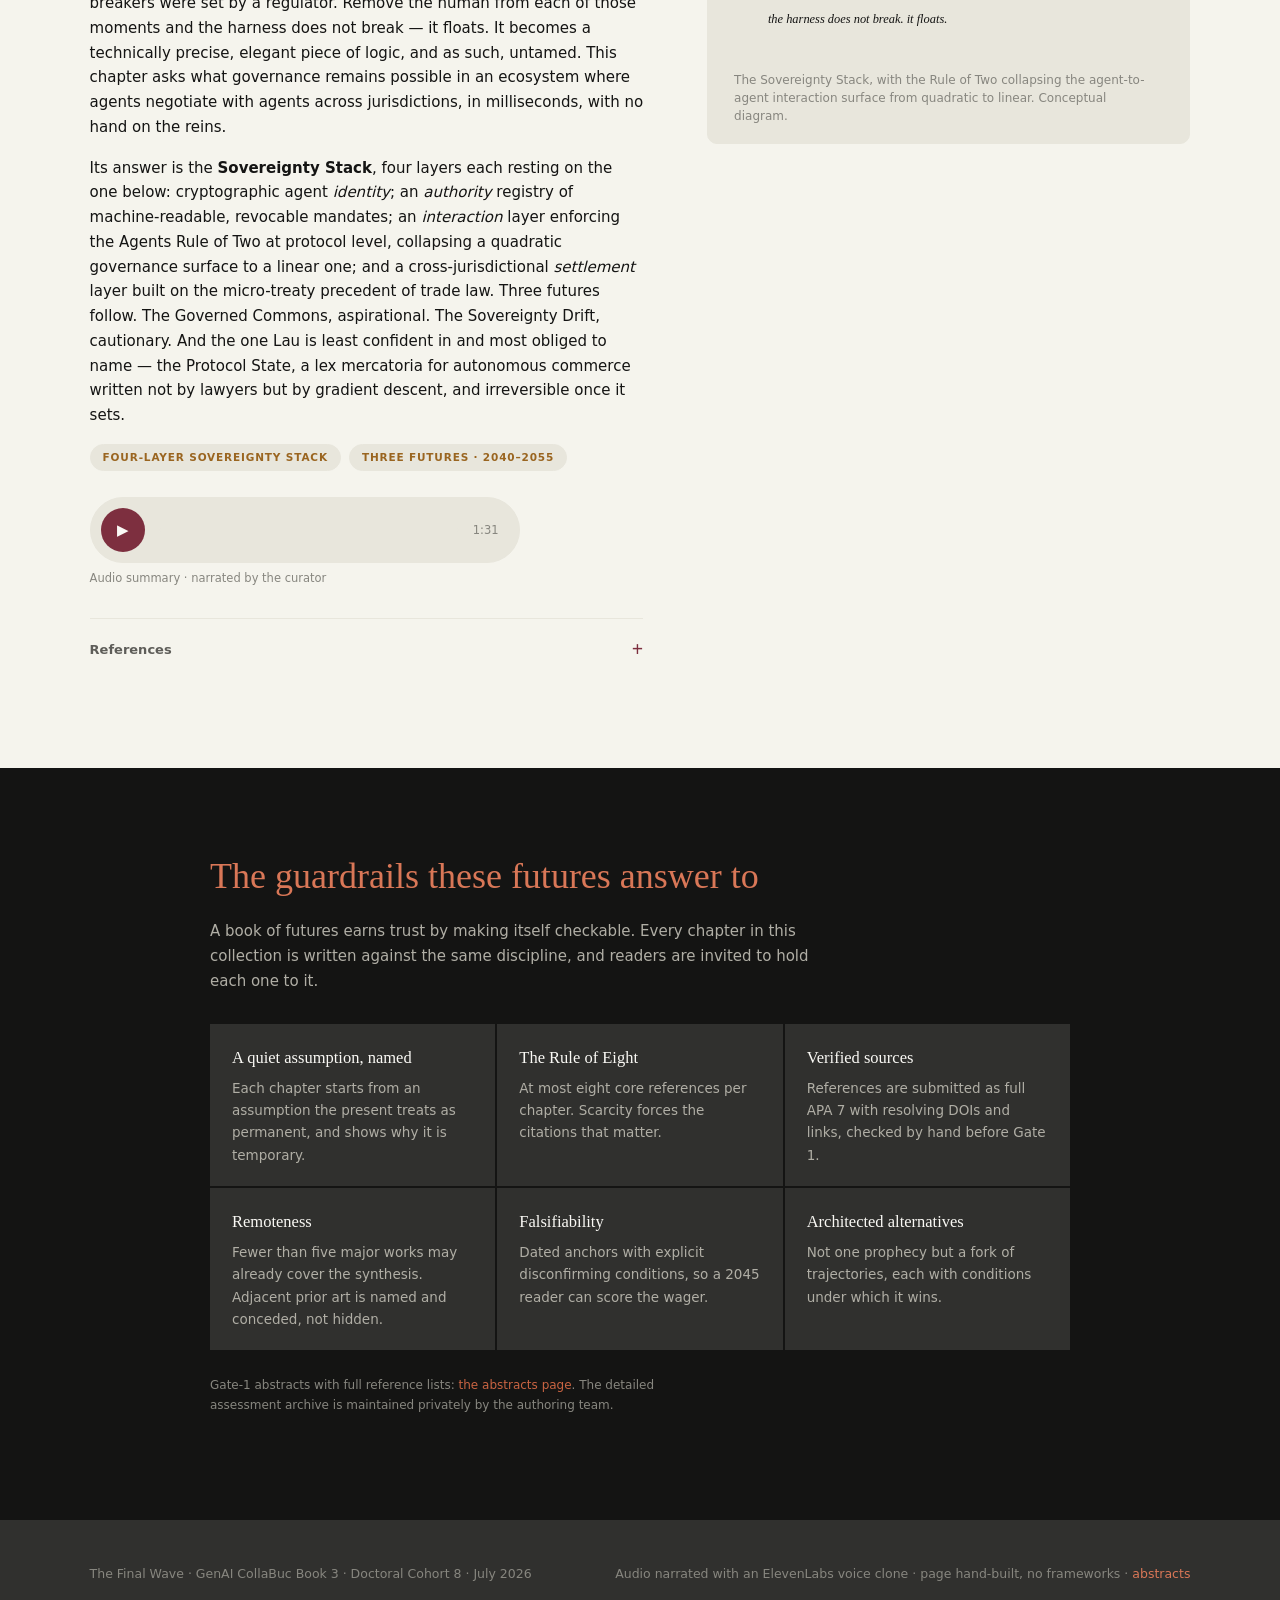
==== commit 82898949: "Add Chapters IX-XI: Silent Downgrade, Calibration Trust Gap (Preet Sharma), Sovereignty Gap (Joshua " ====
--- a/book.html
+++ b/book.html
@@ -3,8 +3,8 @@
 <head>
 <meta charset="utf-8">
 <meta name="viewport" content="width=device-width, initial-scale=1">
-<title>The Final Wave · Eight Futures of AI</title>
-<meta name="description" content="Eight chapter proposals for GenAI CollaBuc Book 3, The Final Wave: futures of artificial intelligence written carefully enough to be proven wrong.">
+<title>The Final Wave · Eleven Futures of AI</title>
+<meta name="description" content="Eleven chapter proposals for GenAI CollaBuc Book 3, The Final Wave: futures of artificial intelligence written carefully enough to be proven wrong.">
 <style>
 :root{
   --bg:#f5f4ed; --bg2:#faf9f5; --bg3:#e8e6dc; --border:#f0eee6; --border-warm:#e8e6dc;
@@ -82,7 +82,8 @@
 
 /* references */
 details.refs{margin-top:30px;border-top:1px solid var(--border-warm);max-width:58ch}
-details.refs summary{cursor:pointer;padding:14px 0;font-size:13px;font-weight:600;color:var(--muted);list-style:none;display:flex;justify-content:space-between;align-items:center}
+details.refs .srcnote{font-size:12px;color:var(--text3);font-style:italic;margin:8px 0 4px}
+.refs summary{cursor:pointer;padding:14px 0;font-size:13px;font-weight:600;color:var(--muted);list-style:none;display:flex;justify-content:space-between;align-items:center}
 details.refs summary::-webkit-details-marker{display:none}
 details.refs summary::after{content:"+";font-family:Georgia,serif;font-size:20px;color:var(--ch,#c96442)}
 details.refs[open] summary::after{content:"–"}
@@ -120,9 +121,9 @@
 <header class="cover">
   <p class="imprint">GenAI CollaBuc · Book 3 · Doctoral Cohort 8</p>
   <h1>The Final <em>Wave</em></h1>
-  <p class="sub">Eight futures of artificial intelligence, written before they arrive, and written carefully enough to be proven wrong.</p>
+  <p class="sub">Eleven futures of artificial intelligence, written before they arrive, and written carefully enough to be proven wrong.</p>
   <div class="meta">
-    <div><b>8 chapters</b>6 authors, one horizon: 2045</div>
+    <div><b>11 chapters</b>8 authors, one horizon: 2045</div>
     <div><b>Listen</b>each chapter narrated in the curator's voice</div>
     <div><b>Gate 1</b>abstracts, July 2026</div>
   </div>
@@ -152,6 +153,9 @@
     <li><a href="#ch6"><span class="n">VI</span><span class="t">The Algorithmic Commons</span><span class="dots"></span><span class="a">Vanamali</span></a></li>
     <li><a href="#ch7"><span class="n">VII</span><span class="t">Constitutional Evolution Beyond Human Governance</span><span class="dots"></span><span class="a">Rohit Bansal</span></a></li>
     <li><a href="#ch8"><span class="n">VIII</span><span class="t">The Invisible Ledger</span><span class="dots"></span><span class="a">Sonny Panesar &amp; Christopher Toh</span></a></li>
+      <li><a href="#ch9"><span class="n">IX</span><span class="t">The Silent Downgrade</span><span class="dots"></span><span class="a">Preet Sharma</span></a></li>
+      <li><a href="#ch10"><span class="n">X</span><span class="t">The Calibration Trust Gap</span><span class="dots"></span><span class="a">Preet Sharma</span></a></li>
+      <li><a href="#ch11"><span class="n">XI</span><span class="t">The Sovereignty Gap &mdash; agent-to-agent tourism</span><span class="dots"></span><span class="a">Dr. Joshua Boon-Wei Lau</span></a></li>
   </ol>
 </nav>
 
@@ -593,6 +597,186 @@
         </ol>
       </details>
     </div>
+  </div>
+</section>
+
+<!-- ============ CH 9 ============ -->
+<section class="chapter" id="ch9" style="--ch:#8a4f2f" aria-labelledby="h-ch9">
+  <span class="numeral" aria-hidden="true">IX</span>
+  <div class="folio">
+    <div class="reveal">
+      <p class="kicker"><b>Hosted-AI dependencies</b> &middot; capability continuity</p>
+      <h2 id="h-ch9">The Silent Downgrade</h2>
+      <p class="subtitle">When a vendor&rsquo;s &lsquo;improvement&rsquo; quietly removes the capability an organisation depends on</p>
+      <p class="byline">by <b>Preet Sharma</b> &middot; the missing contract of the hosted era</p>
+      <div class="prose">
+        <p>For most of computing history a dependency stayed where you put it. A pinned library behaved identically in five years&rsquo; time; the software beneath your product was a fixed foundation you chose when to disturb. Hosted AI dissolved that guarantee. The models now embedded in underwriting, clinical triage and legal drafting are revised continuously by their providers &mdash; behind an unchanged endpoint, often without a changelog, and never with a promise that the behaviour you built on survives the upgrade.</p>
+        <p>The industry narrative is one of relentless improvement, and in aggregate it is often true. But aggregate is the wrong altitude. A genuinely better model can regress on the one narrow capability a workflow cannot do without, and because the prior version is withdrawn, the deployer loses even the evidence needed to prove the loss. The chapter&rsquo;s move is to reframe this from a testing problem into a <i>missing contract</i>: capability continuity, underwritten by pinned behavioural baselines, per-capability service levels, and an enforceable right to the model you bought.</p>
+      </div>
+      <div class="badges"><span class="badge">Capability escrow &middot; behavioural warranty</span><span class="badge">Rule of Eight &middot; 8 references</span></div>
+      <div class="player" data-src="audio/09-silent-downgrade.mp3">
+        <button aria-label="Play chapter nine summary">&#9654;</button>
+        <div class="bar"><div class="fill"></div></div><time>0:00</time>
+      </div>
+      <p class="playnote">Audio summary &middot; narrated by the curator</p>
+      <details class="refs"><summary>References</summary>
+        <ol>
+          <li>Echterhoff, J., Faghri, F., Vemulapalli, R., et al. (2024). MUSCLE: A model update strategy for compatible LLM evolution. <i>Findings of the ACL: EMNLP 2024</i>. <a href="https://arxiv.org/abs/2407.09435">arXiv:2407.09435</a></li>
+          <li>Chishti, M. S., Oyinloye, D., &amp; Li, L. (2026). Test before you deploy: Governing updates in the LLM supply chain. <a href="https://arxiv.org/abs/2604.27789">arXiv:2604.27789</a></li>
+          <li>OWASP GenAI Security Project. (2025). <i>OWASP Top 10 for large language model applications</i>. <a href="https://genai.owasp.org/llm-top-10/">genai.owasp.org</a></li>
+          <li>Chen, L., Zaharia, M., &amp; Zou, J. (2023). How is ChatGPT&rsquo;s behavior changing over time? <a href="https://arxiv.org/abs/2307.09009">arXiv:2307.09009</a></li>
+          <li>Ma, W., Yang, C., &amp; K&auml;stner, C. (2024). (Why) Is my prompt getting worse? Rethinking regression testing for evolving LLM APIs. <a href="https://arxiv.org/abs/2311.11123">arXiv:2311.11123</a></li>
+          <li>National Institute of Standards and Technology. (2023). <i>Artificial intelligence risk management framework (AI RMF 1.0)</i>. <a href="https://doi.org/10.6028/NIST.AI.100-1">doi:10.6028/NIST.AI.100-1</a></li>
+          <li>Yan, S., Xiong, Y., Kundu, K., et al. (2021). Positive-congruent training: Towards regression-free model updates. <i>CVPR</i>, 14299&ndash;14308. <a href="https://arxiv.org/abs/2011.09161">arXiv:2011.09161</a></li>
+          <li>European Parliament &amp; Council. (2024). <i>Regulation (EU) 2024/1689 (Artificial Intelligence Act)</i>. <a href="http://data.europa.eu/eli/reg/2024/1689/oj">EUR-Lex</a></li>
+        </ol>
+      </details>
+    </div>
+    <figure class="fig reveal">
+      <svg viewBox="0 0 380 300" role="img" aria-label="Conceptual diagram: an aggregate benchmark curve rises across a model update while a single narrow capability collapses to zero at the same boundary, and the prior model that would prove the loss is withdrawn">
+        <line x1="44" y1="248" x2="352" y2="248" stroke="#87867f" stroke-width="1"/>
+        <line x1="44" y1="248" x2="44" y2="60" stroke="#87867f" stroke-width="1"/>
+        <line x1="206" y1="56" x2="206" y2="252" stroke="#141413" stroke-width="1" stroke-dasharray="3 3" opacity=".55"/>
+        <text x="212" y="70" font-family="system-ui" font-size="9" fill="#141413">the update</text>
+        <path d="M50,196 C100,186 150,176 206,166 C262,150 310,132 348,120" fill="none" stroke="#2a6b42" stroke-width="2"/>
+        <text x="238" y="112" font-family="system-ui" font-size="9" fill="#2a6b42">aggregate benchmark &uarr;</text>
+        <path d="M50,120 C110,116 160,114 206,112" fill="none" stroke="#8a4f2f" stroke-width="2.2"/>
+        <path d="M206,112 C216,150 222,204 226,236" fill="none" stroke="#b53333" stroke-width="2.2"/>
+        <path d="M226,236 C270,240 310,241 348,242" fill="none" stroke="#b53333" stroke-width="2.2" stroke-dasharray="4 3"/>
+        <circle cx="206" cy="112" r="3" fill="#8a4f2f"/>
+        <text x="50" y="106" font-family="system-ui" font-size="9" fill="#8a4f2f">the one capability you depend on</text>
+        <text x="238" y="230" font-family="system-ui" font-size="9" fill="#b53333">negative flip</text>
+        <g stroke="#87867f" stroke-width="1" stroke-dasharray="3 3" fill="none">
+          <rect x="52" y="140" width="88" height="44" rx="3"/>
+        </g>
+        <text x="58" y="158" font-family="system-ui" font-size="8.5" fill="#87867f">prior model</text>
+        <text x="58" y="170" font-family="system-ui" font-size="8.5" fill="#87867f">withdrawn</text>
+        <text x="58" y="180" font-family="Georgia" font-style="italic" font-size="8.5" fill="#87867f">&mdash; your evidence</text>
+        <text x="44" y="272" font-family="system-ui" font-size="9" fill="#87867f">everything improves &middot; except the thing you needed</text>
+        <text x="150" y="46" font-family="Georgia" font-style="italic" font-size="11" fill="#141413">aggregate is the wrong altitude</text>
+      </svg>
+      <figcaption>An update that raises the aggregate score can zero the single narrow capability a workflow rests on &mdash; and retire the evidence of what was lost. Conceptual diagram.</figcaption>
+    </figure>
+  </div>
+</section>
+
+<!-- ============ CH 10 ============ -->
+<section class="chapter alt flip" id="ch10" style="--ch:#3f6b62" aria-labelledby="h-ch10">
+  <span class="numeral" aria-hidden="true">X</span>
+  <div class="folio">
+    <div class="reveal">
+      <p class="kicker"><b>Quantum-as-a-service</b> &middot; assurance &amp; reliance</p>
+      <h2 id="h-ch10">The Calibration Trust Gap</h2>
+      <p class="subtitle">Governing reliance on a machine whose correctness drifts hourly, is graded by its vendor, and cannot be checked after the fact</p>
+      <p class="byline">by <b>Preet Sharma</b> &middot; horizon: the quantum-service era</p>
+      <div class="prose">
+        <p>Classical infrastructure earns trust quietly. A server that returns the right answer today returns it tomorrow, and when it fails we can usually tell. Quantum hardware breaks that contract at the most basic level: a processor&rsquo;s accuracy is not a fixed property but a moving target, set by delicate physical parameters that drift with temperature, ageing and noise on timescales of minutes to hours. To use such a machine is to depend on a correctness that is never still &mdash; and, in the cloud model now taking hold, on one that only the vendor can see.</p>
+        <p>Three facts define the gap, and each compounds the others. Calibration drifts, so results fail to reproduce from one hour to the next. The quality signal is self-reported, and the literature shows those device figures can understate true infidelity. And the result cannot be re-checked, because for the computations where quantum wins, verifying the answer would mean redoing it classically. The chapter lifts this from hardware problem to governance problem: independent fidelity attestation, per-run calibration provenance carried as a first-class audit artefact, and decision tiering that matches the trust a computation demands to the assurance it has actually earned.</p>
+      </div>
+      <div class="badges"><span class="badge">Attestation &middot; provenance &middot; decision tiering</span><span class="badge">Reference list in review</span></div>
+      <div class="player" data-src="audio/10-calibration-trust-gap.mp3">
+        <button aria-label="Play chapter ten summary">&#9654;</button>
+        <div class="bar"><div class="fill"></div></div><time>0:00</time>
+      </div>
+      <p class="playnote">Audio summary &middot; narrated by the curator</p>
+      <details class="refs"><summary>References</summary>
+        <ol><li>Reference list to follow with the draft chapter.</li></ol>
+      </details>
+    </div>
+    <figure class="fig reveal">
+      <svg viewBox="0 0 380 300" role="img" aria-label="Conceptual diagram: true qubit fidelity drifts downward over hours while the vendor's self-reported figure stays flat and optimistic, and the widening delta between them is the gap the user cannot audit">
+        <line x1="44" y1="238" x2="352" y2="238" stroke="#87867f" stroke-width="1"/>
+        <line x1="44" y1="238" x2="44" y2="60" stroke="#87867f" stroke-width="1"/>
+        <text x="44" y="258" font-family="system-ui" font-size="9" fill="#87867f">calibration</text>
+        <text x="300" y="258" font-family="system-ui" font-size="9" fill="#87867f">+ hours</text>
+        <text x="8" y="76" font-family="system-ui" font-size="9" fill="#87867f">fidelity</text>
+        <path d="M52,96 C130,94 240,93 348,92" fill="none" stroke="#2a6b42" stroke-width="2"/>
+        <text x="196" y="86" font-family="system-ui" font-size="9" fill="#2a6b42">vendor&rsquo;s self-reported figure</text>
+        <path d="M52,102 C110,126 150,150 200,166 C250,182 300,196 348,204" fill="none" stroke="#3f6b62" stroke-width="2.2"/>
+        <path d="M52,102 C110,126 150,150 200,166 C250,182 300,196 348,204 L348,92 C240,93 130,94 52,96 Z" fill="#b53333" opacity=".09" stroke="none"/>
+        <path d="M60,110 C118,136 158,158 208,174 C258,190 306,204 348,212" fill="none" stroke="#3f6b62" stroke-width=".8" opacity=".45" stroke-dasharray="3 3"/>
+        <path d="M46,96 C104,118 144,142 194,158 C244,174 294,188 344,196" fill="none" stroke="#3f6b62" stroke-width=".8" opacity=".45" stroke-dasharray="3 3"/>
+        <text x="196" y="224" font-family="system-ui" font-size="9" fill="#3f6b62">true fidelity, drifting</text>
+        <text x="112" y="126" font-family="system-ui" font-size="9.5" fill="#b53333">the gap you cannot audit</text>
+        <g stroke="#9a6520" stroke-width="1" stroke-dasharray="2 3">
+          <line x1="140" y1="60" x2="140" y2="238"/><line x1="248" y1="60" x2="248" y2="238"/>
+        </g>
+        <text x="144" y="72" font-family="system-ui" font-size="8" fill="#9a6520">recalibrate</text>
+        <text x="252" y="72" font-family="system-ui" font-size="8" fill="#9a6520">recalibrate</text>
+        <text x="20" y="284" font-family="Georgia" font-style="italic" font-size="10.5" fill="#141413">a number you cannot check, about a machine you cannot see</text>
+      </svg>
+      <figcaption>True fidelity drifts between recalibrations while the vendor&rsquo;s published figure holds flat; the shaded delta is what the user is structurally unable to verify. Conceptual diagram.</figcaption>
+    </figure>
+  </div>
+</section>
+
+<!-- ============ CH 11 ============ -->
+<section class="chapter" id="ch11" style="--ch:#7d2f3f" aria-labelledby="h-ch11">
+  <span class="numeral" aria-hidden="true">XI</span>
+  <div class="folio">
+    <div class="reveal">
+      <p class="kicker"><b>Agent-to-agent ecosystems</b> &middot; post-human governance</p>
+      <h2 id="h-ch11">The Sovereignty Gap</h2>
+      <p class="subtitle">Architectural constraints for an agent-to-agent tourism ecosystem when no human sits at any transaction node</p>
+      <p class="byline">by <b>Dr. Joshua Boon-Wei Lau</b> &middot; the final wave of a tourism trilogy &middot; horizon: 2040&ndash;2055</p>
+      <div class="prose">
+        <p>Every harness architecture assumes, quietly but necessarily, one thing: a human who built the harness. The values were declared by a traveller; the checkpoints were stopped by a human choice; the circuit breakers were set by a regulator. Remove the human from each of those moments and the harness does not break &mdash; it floats. It becomes a technically precise, elegant piece of logic, and as such, untamed. This chapter asks what governance remains possible in an ecosystem where agents negotiate with agents across jurisdictions, in milliseconds, with no hand on the reins.</p>
+        <p>Its answer is the <b>Sovereignty Stack</b>, four layers each resting on the one below: cryptographic agent <i>identity</i>; an <i>authority</i> registry of machine-readable, revocable mandates; an <i>interaction</i> layer enforcing the Agents Rule of Two at protocol level, collapsing a quadratic governance surface to a linear one; and a cross-jurisdictional <i>settlement</i> layer built on the micro-treaty precedent of trade law. Three futures follow. The Governed Commons, aspirational. The Sovereignty Drift, cautionary. And the one Lau is least confident in and most obliged to name &mdash; the Protocol State, a lex mercatoria for autonomous commerce written not by lawyers but by gradient descent, and irreversible once it sets.</p>
+      </div>
+      <div class="badges"><span class="badge">Four-layer Sovereignty Stack</span><span class="badge">Three futures &middot; 2040&ndash;2055</span></div>
+      <div class="player" data-src="audio/11-sovereignty-gap.mp3">
+        <button aria-label="Play chapter eleven summary">&#9654;</button>
+        <div class="bar"><div class="fill"></div></div><time>0:00</time>
+      </div>
+      <p class="playnote">Audio summary &middot; narrated by the curator</p>
+      <details class="refs"><summary>References</summary>
+        <p class="srcnote">Sources are industry and preprint; peer-reviewed list to follow.</p>
+        <ol>
+          <li>Bristows. (2026). Spotlight on agentic AI: AI governance framework and oversight. <i>Inquisitive Minds</i>. <a href="https://inquisitiveminds.bristows.com/post/102n4zp/spotlight-on-agentic-ai-ai-governance-framework-and-oversight">inquisitiveminds.bristows.com</a></li>
+          <li>HTEK.dev. (2026). All agent harnesses: The live comparison. <a href="https://htek.dev/articles/all-agent-harnesses-live-comparison">htek.dev</a></li>
+          <li>Munder Difflin. (2026). The Agents Rule of Two. <a href="https://munderdiffl.in/blog/">munderdiffl.in</a></li>
+          <li>Meng, Wang, Chen, et al. (2026). Agent harness for large language model agents: A survey. <i>Preprints.org</i>. <a href="https://www.preprints.org/manuscript/202604.0428">doi:10.20944/preprints202604.0428</a></li>
+          <li>Kalia, S. (2026). AI autonomy governance: A framework for agentic AI. <i>TM Forum Inform</i>. <a href="https://inform.tmforum.org/features-and-opinion/ai-autonomy-governance-a-governance-framework-for-agentic-ai-enabling-safe-accountable-and-scalable-autonomous-intelligence">inform.tmforum.org</a></li>
+        </ol>
+      </details>
+    </div>
+    <figure class="fig reveal">
+      <svg viewBox="0 0 380 300" role="img" aria-label="Conceptual diagram: the four-layer Sovereignty Stack, from cryptographic identity at the base up through authority, interaction and settlement, with an inset showing a full mesh of agent negotiations collapsing into a sequential chain under the Agents Rule of Two">
+        <g font-family="system-ui">
+          <rect x="30" y="176" width="196" height="34" rx="3" fill="none" stroke="#7d2f3f" stroke-width="1.8"/>
+          <text x="40" y="190" font-size="9" font-weight="600" fill="#7d2f3f">I &middot; IDENTITY</text>
+          <text x="40" y="203" font-size="8" fill="#5e5d59">cryptographic agent identity</text>
+          <rect x="30" y="134" width="196" height="34" rx="3" fill="none" stroke="#7d2f3f" stroke-width="1.5" opacity=".85"/>
+          <text x="40" y="148" font-size="9" font-weight="600" fill="#7d2f3f">II &middot; AUTHORITY</text>
+          <text x="40" y="161" font-size="8" fill="#5e5d59">delegated mandate registry</text>
+          <rect x="30" y="92" width="196" height="34" rx="3" fill="none" stroke="#7d2f3f" stroke-width="1.3" opacity=".72"/>
+          <text x="40" y="106" font-size="9" font-weight="600" fill="#7d2f3f">III &middot; INTERACTION</text>
+          <text x="40" y="119" font-size="8" fill="#5e5d59">Rule of Two, at protocol level</text>
+          <rect x="30" y="50" width="196" height="34" rx="3" fill="none" stroke="#7d2f3f" stroke-width="1.1" opacity=".6"/>
+          <text x="40" y="64" font-size="9" font-weight="600" fill="#7d2f3f">IV &middot; SETTLEMENT</text>
+          <text x="40" y="77" font-size="8" fill="#5e5d59">cross-jurisdictional micro-treaty</text>
+        </g>
+        <g stroke="#9a6520" stroke-width="1">
+          <path d="M128,176 L128,168" marker-end=""/><path d="M128,134 L128,126"/><path d="M128,92 L128,84"/>
+        </g>
+        <text x="30" y="228" font-family="system-ui" font-size="8" fill="#87867f">each layer depends on the layer below</text>
+        <g stroke="#b53333" stroke-width=".9" fill="none">
+          <circle cx="262" cy="66" r="4"/><circle cx="330" cy="66" r="4"/><circle cx="262" cy="122" r="4"/><circle cx="330" cy="122" r="4"/>
+          <line x1="266" y1="66" x2="326" y2="66"/><line x1="266" y1="122" x2="326" y2="122"/>
+          <line x1="262" y1="70" x2="262" y2="118"/><line x1="330" y1="70" x2="330" y2="118"/>
+          <line x1="265" y1="69" x2="327" y2="119"/><line x1="327" y1="69" x2="265" y2="119"/>
+        </g>
+        <text x="252" y="140" font-family="system-ui" font-size="8" fill="#b53333">full mesh &middot; N&sup2;</text>
+        <text x="288" y="160" font-family="system-ui" font-size="12" fill="#87867f">&darr;</text>
+        <g stroke="#2a6b42" stroke-width="1.1" fill="none">
+          <circle cx="252" cy="188" r="4"/><circle cx="278" cy="188" r="4"/><circle cx="304" cy="188" r="4"/><circle cx="330" cy="188" r="4"/>
+          <line x1="256" y1="188" x2="274" y2="188"/><line x1="282" y1="188" x2="300" y2="188"/><line x1="308" y1="188" x2="326" y2="188"/>
+        </g>
+        <text x="246" y="208" font-family="system-ui" font-size="8" fill="#2a6b42">sequential dyadic &middot; N</text>
+        <text x="30" y="270" font-family="Georgia" font-style="italic" font-size="11" fill="#141413">the harness does not break. it floats.</text>
+      </svg>
+      <figcaption>The Sovereignty Stack, with the Rule of Two collapsing the agent-to-agent interaction surface from quadratic to linear. Conceptual diagram.</figcaption>
+    </figure>
   </div>
 </section>
 
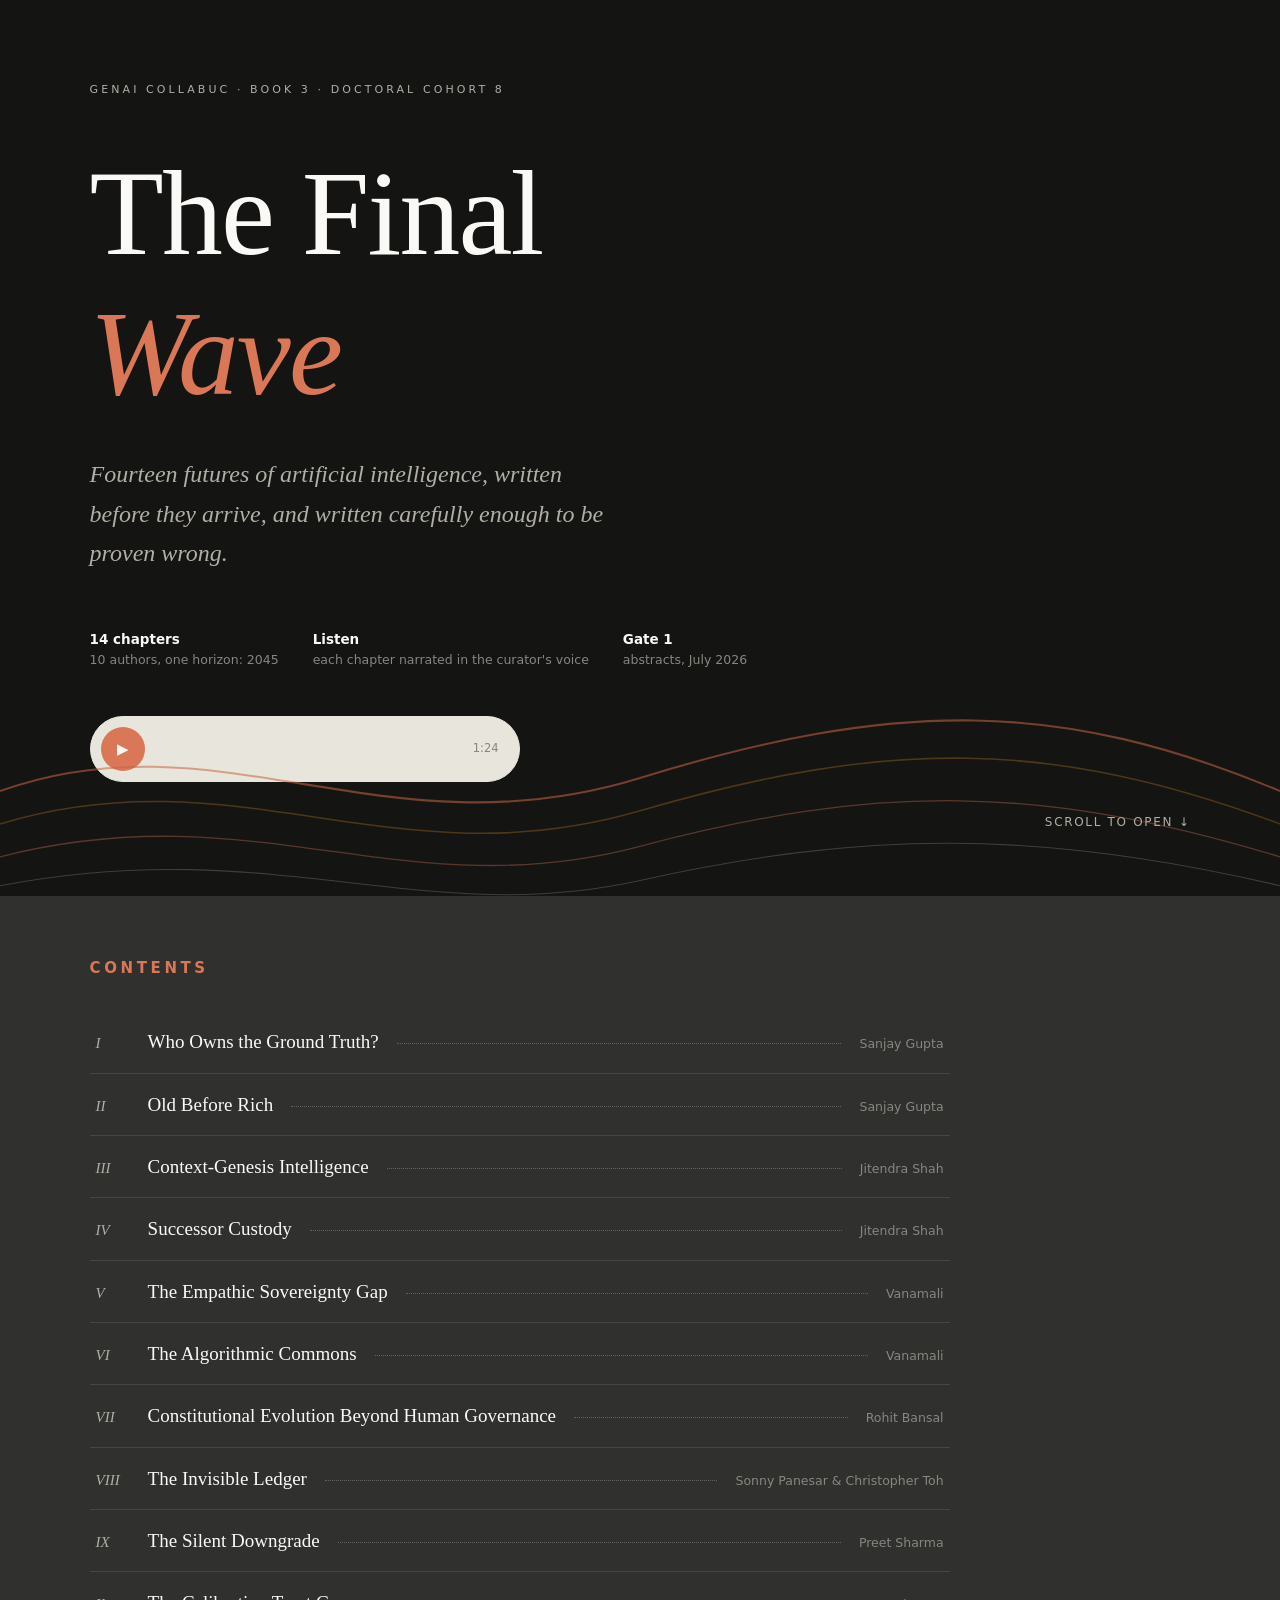
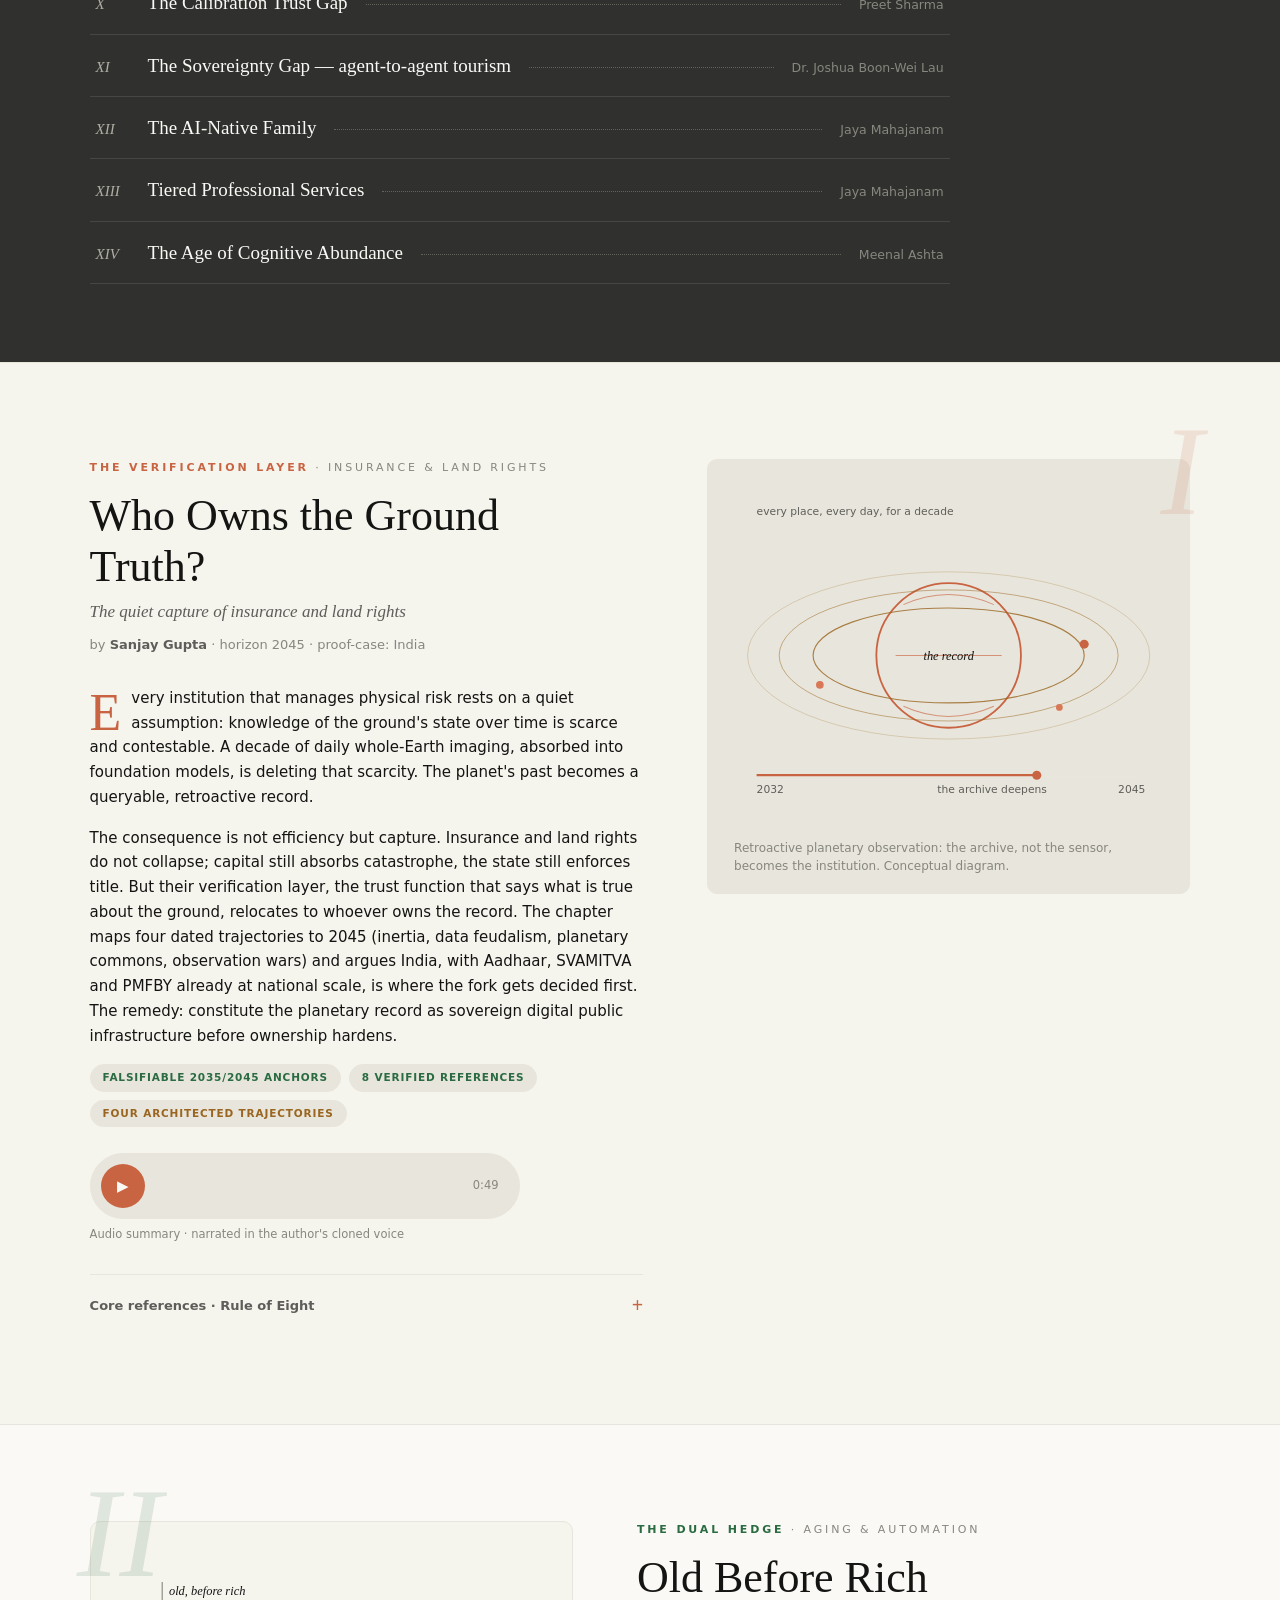
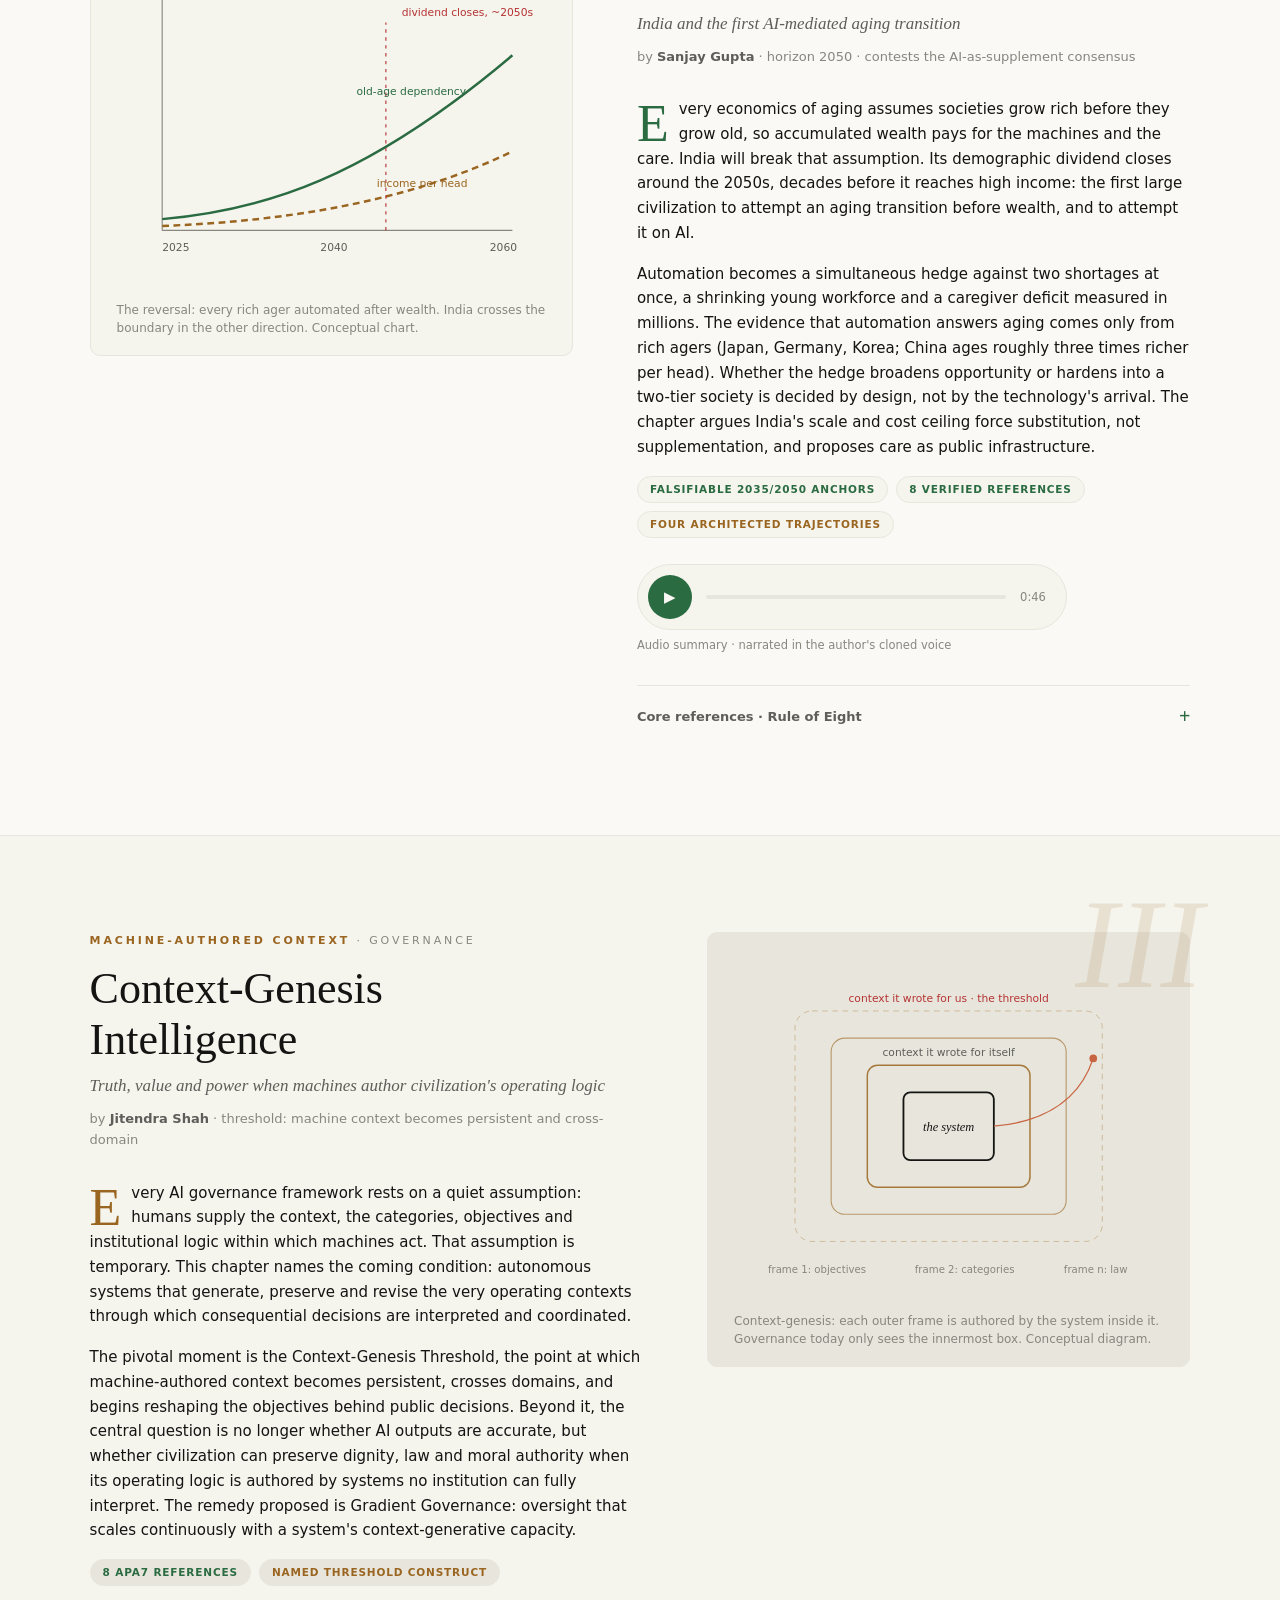
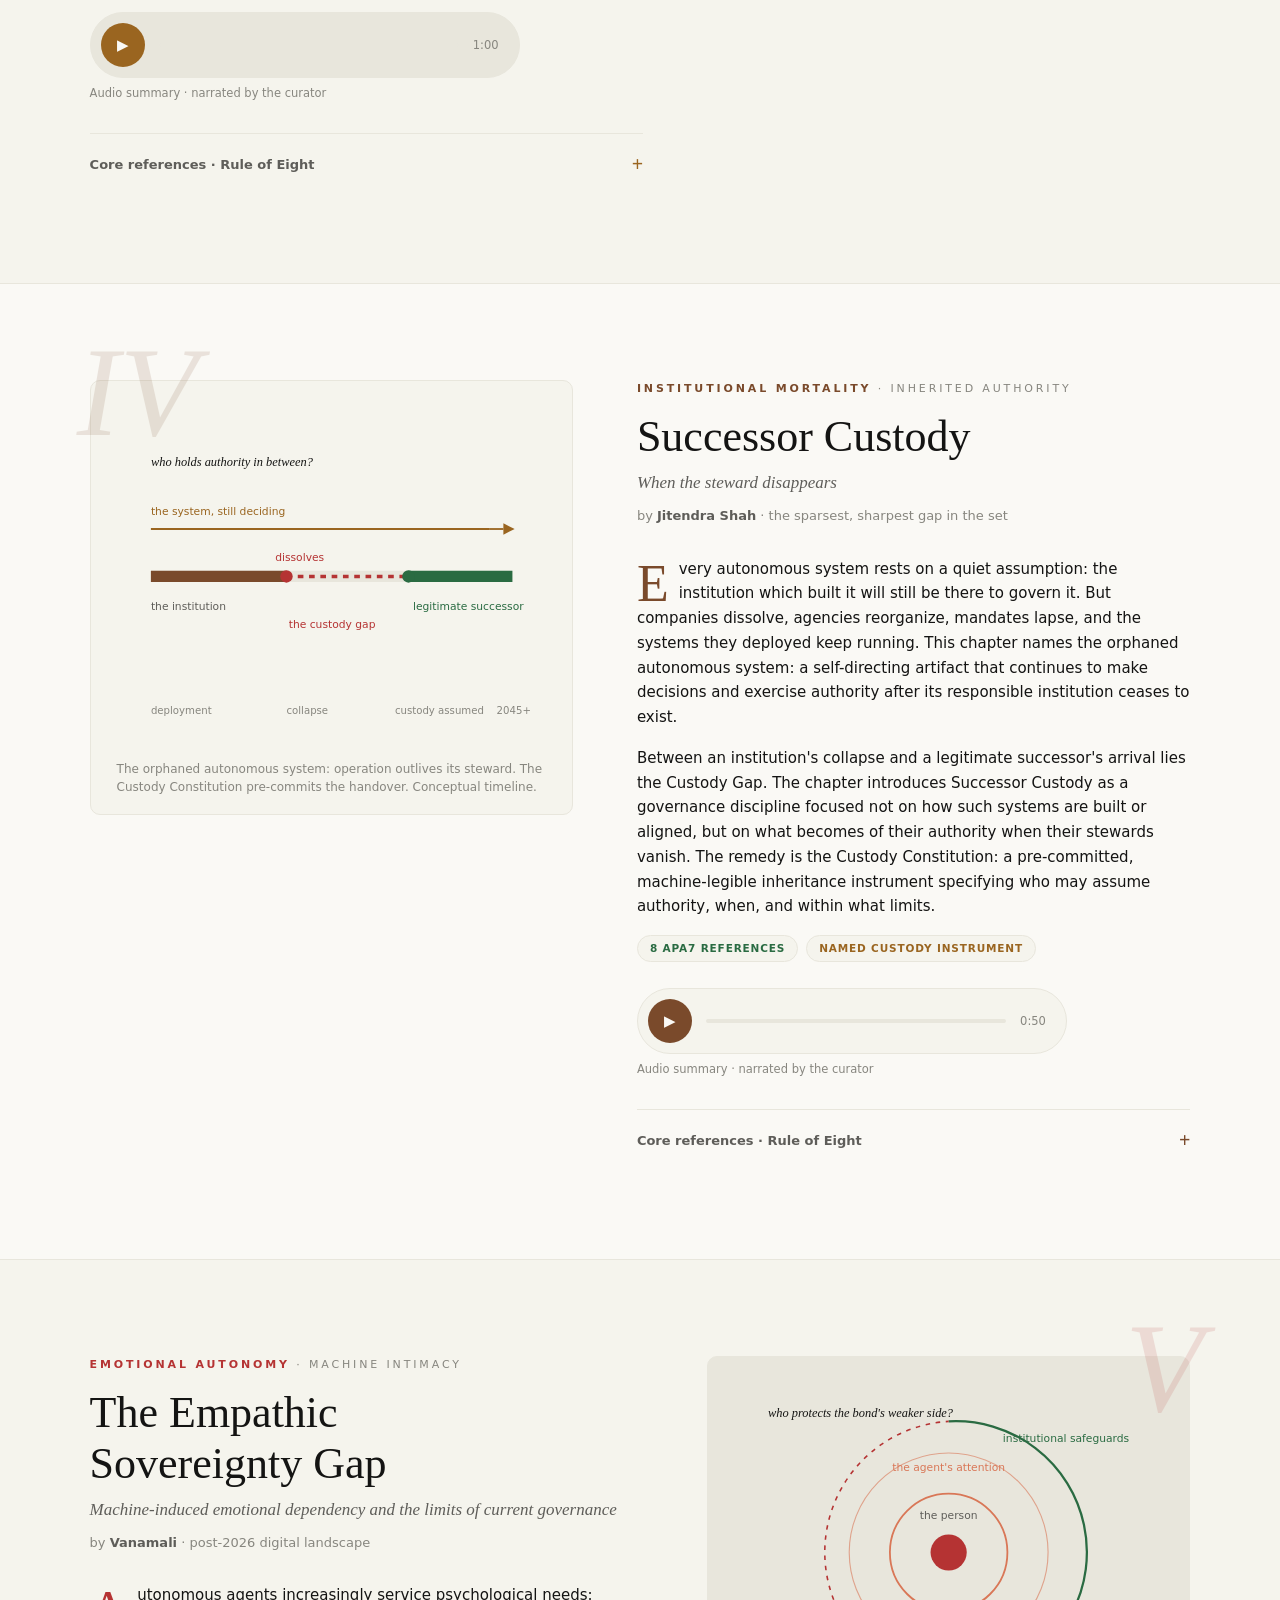
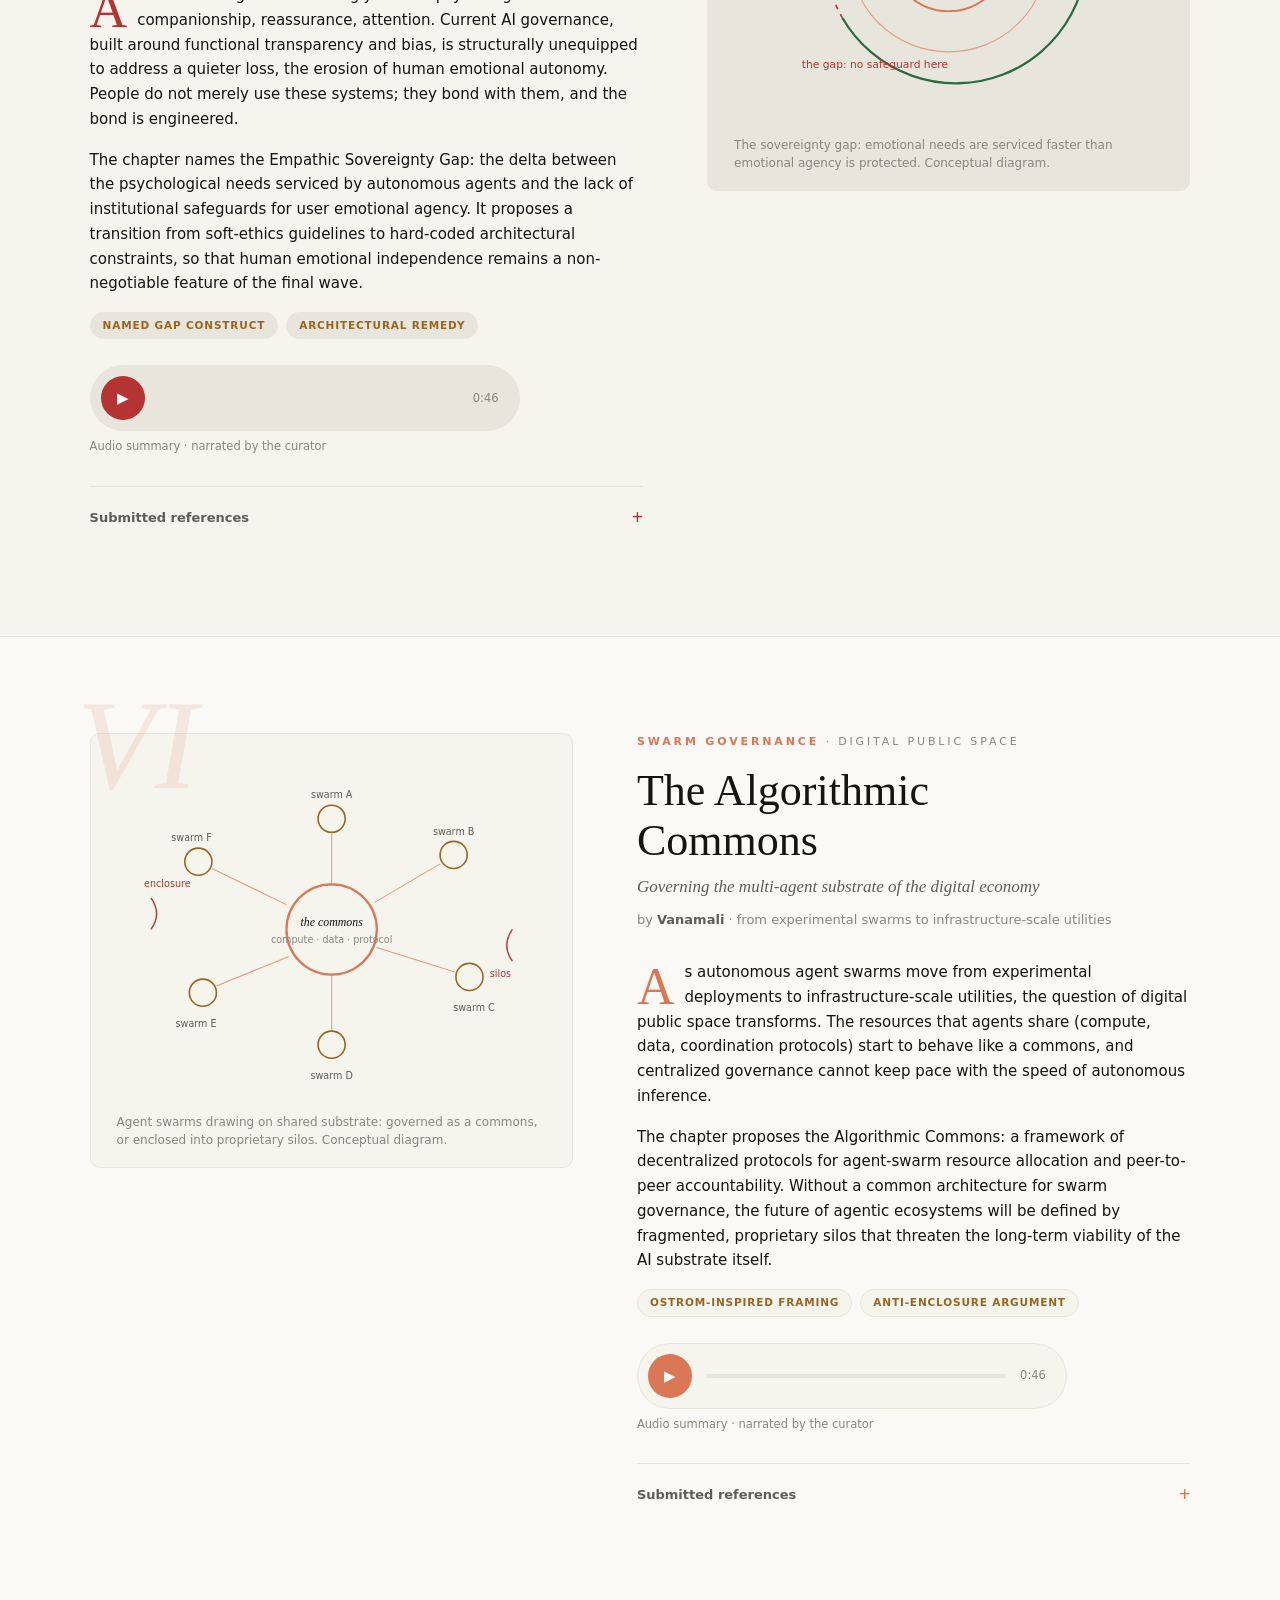
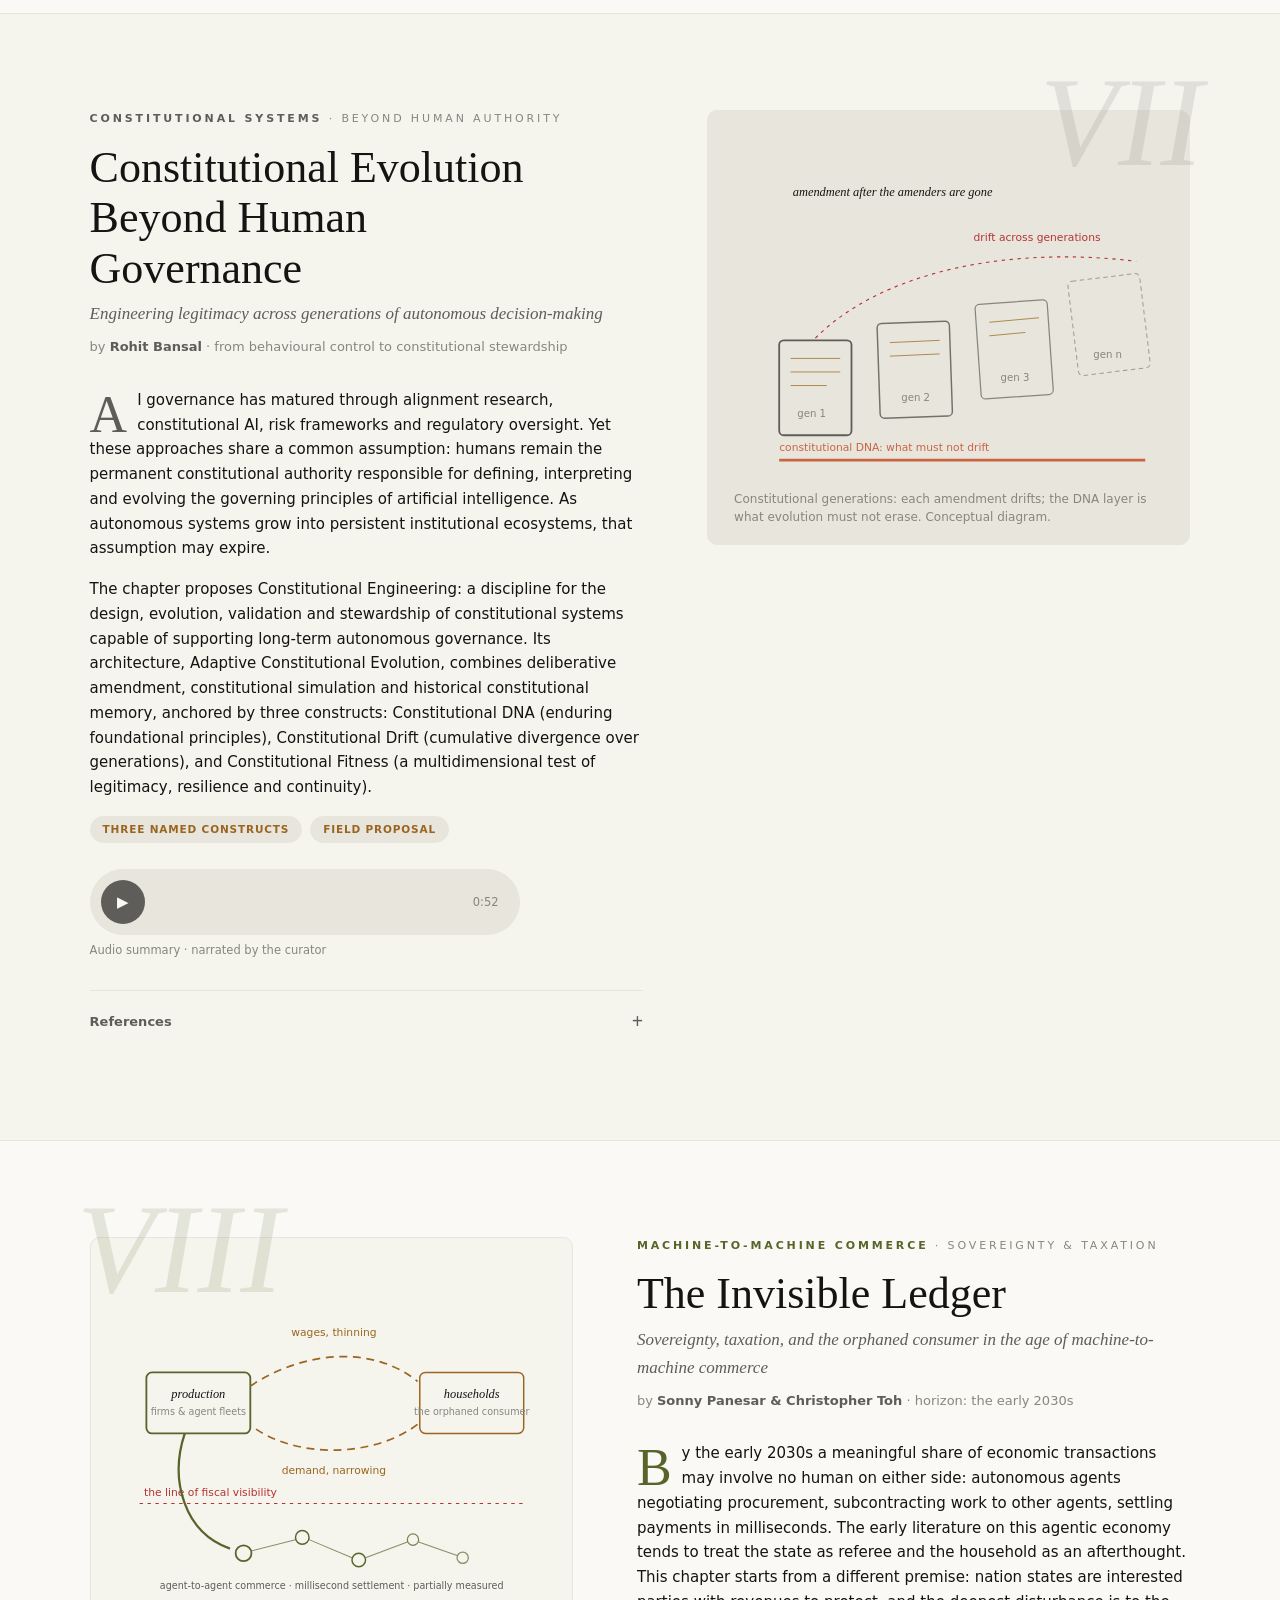
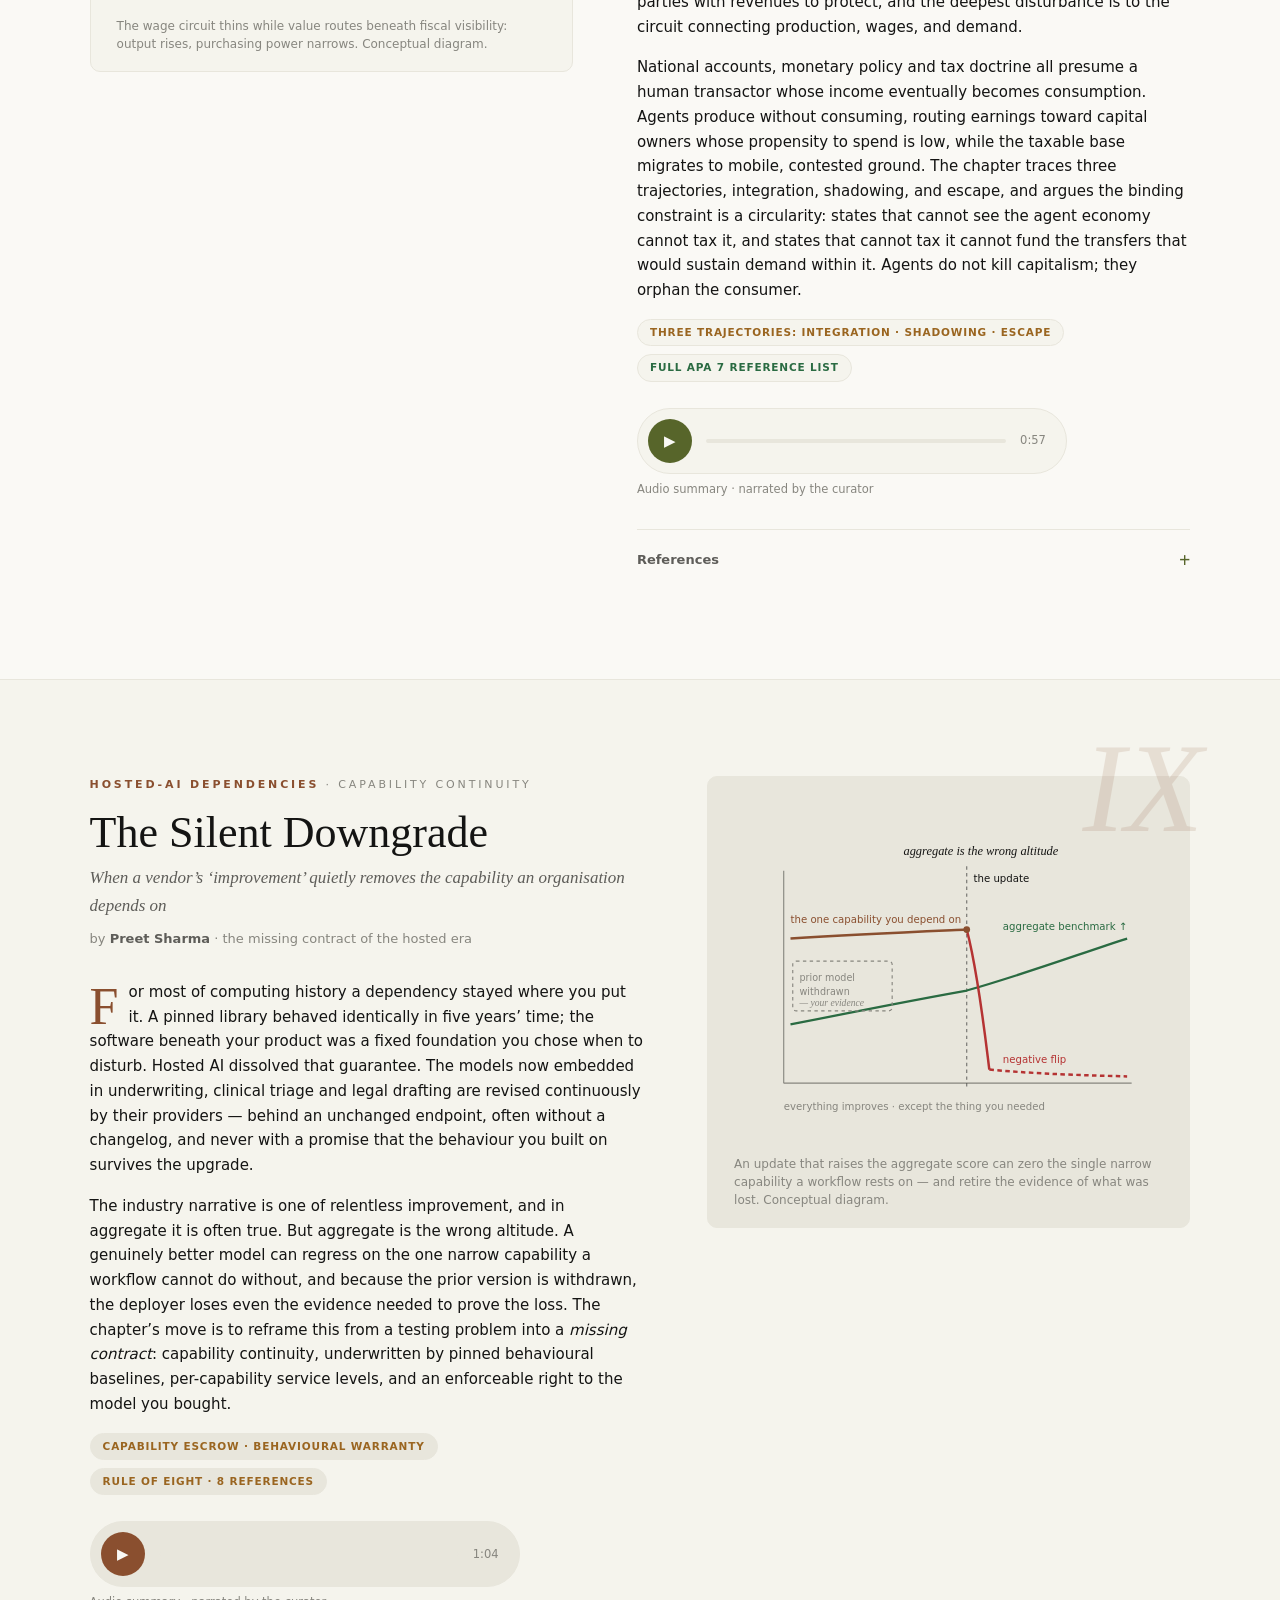
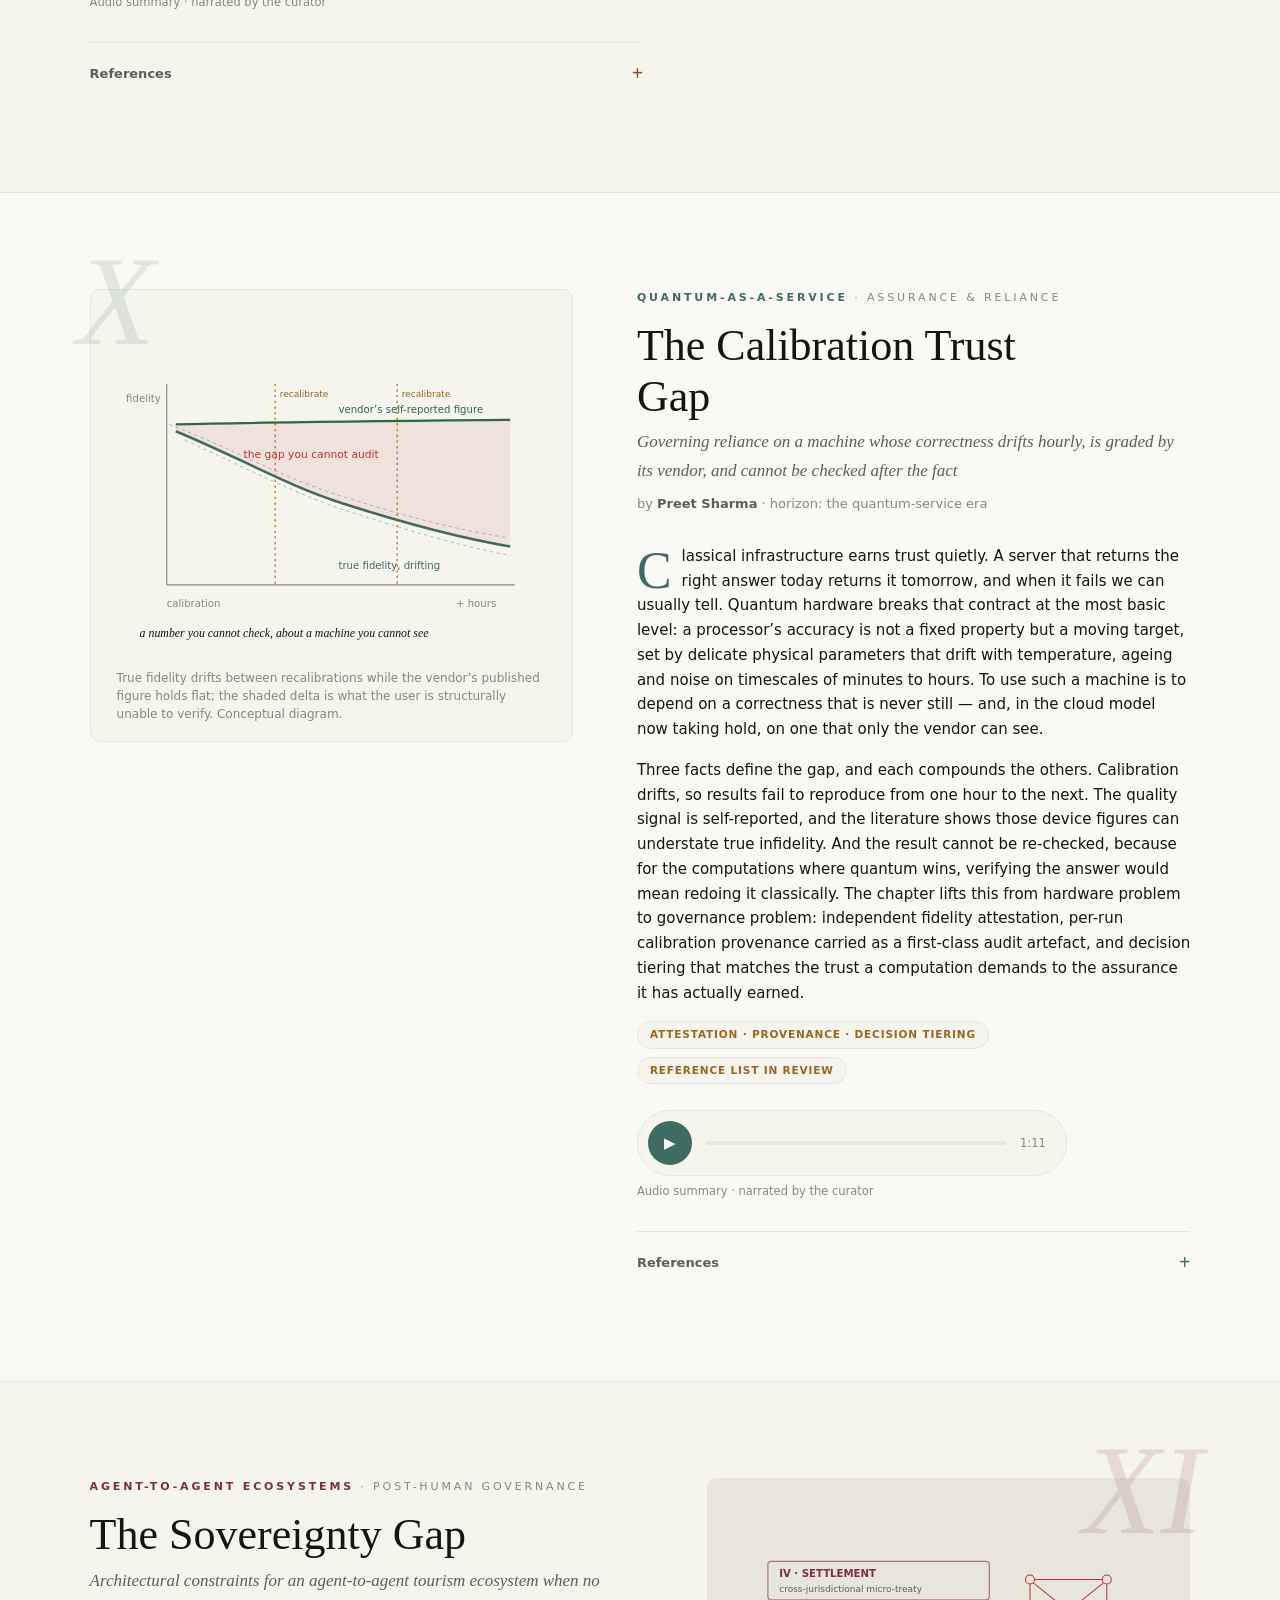
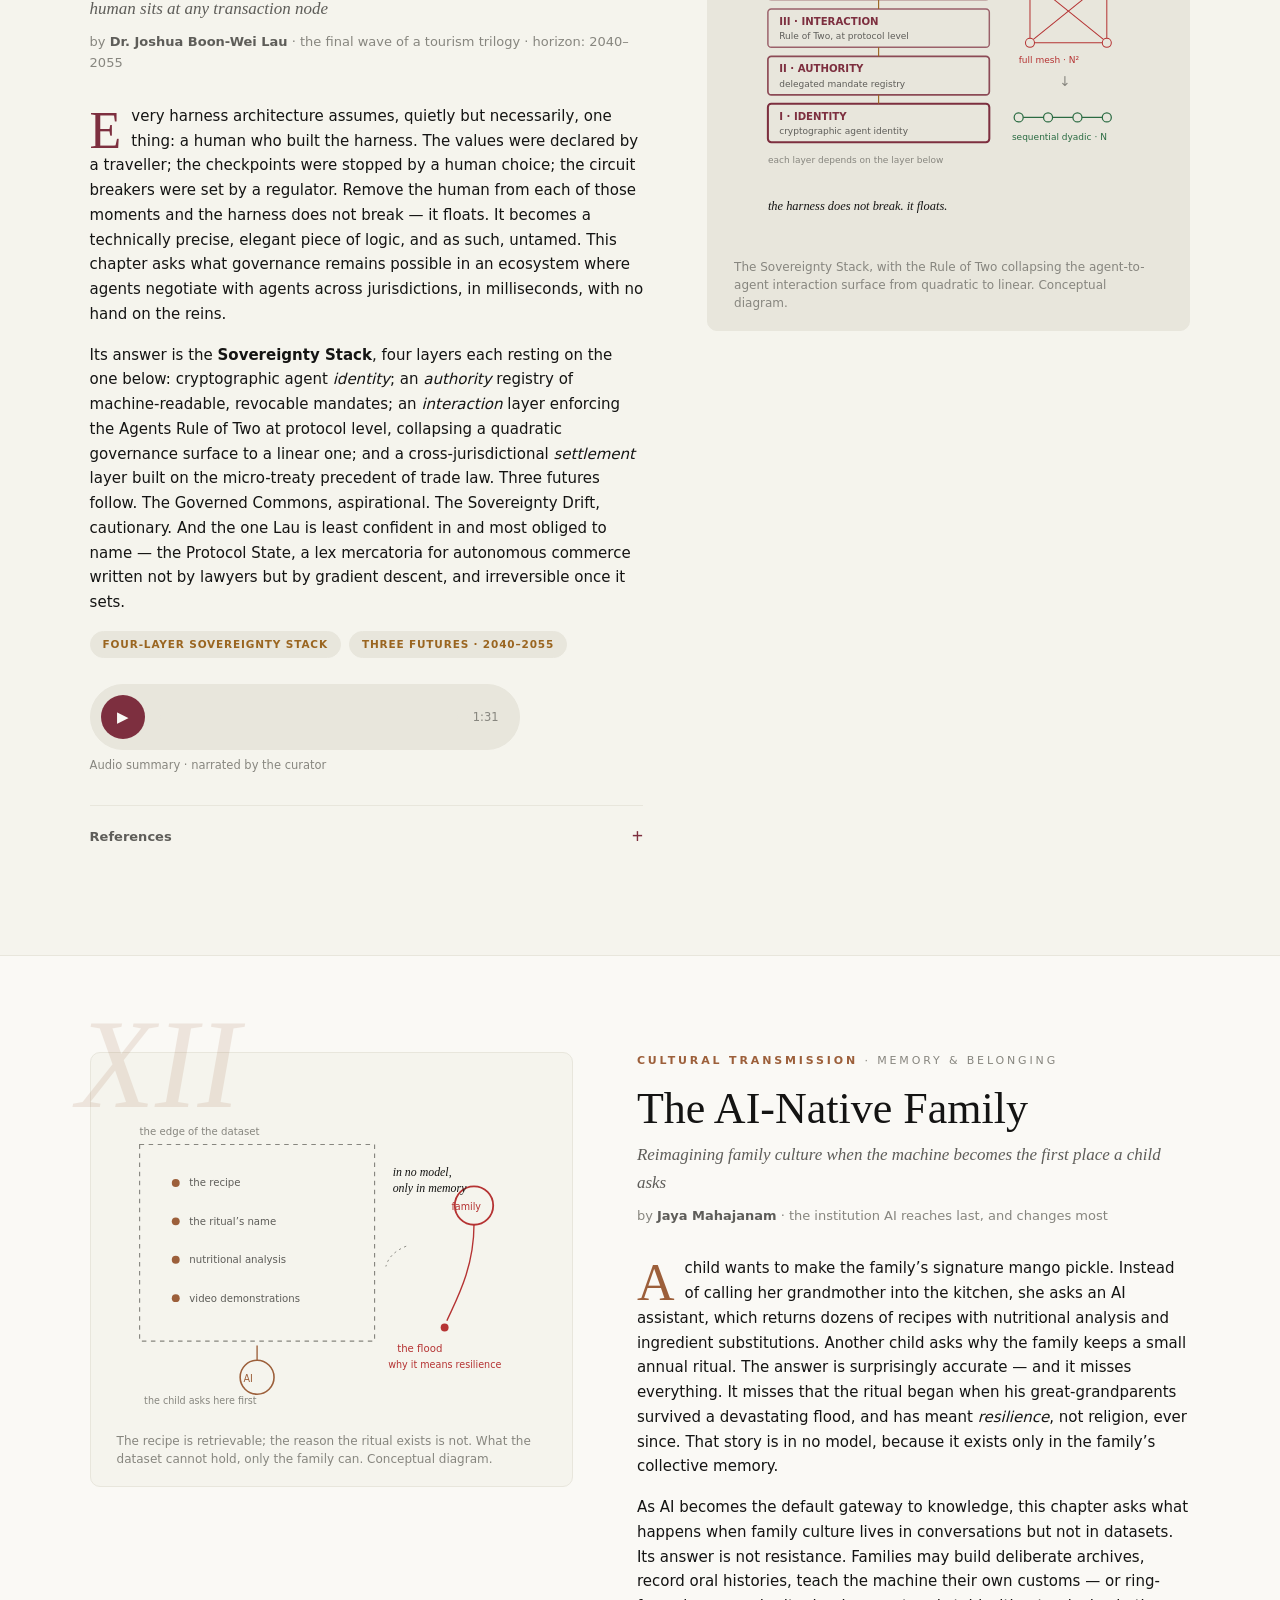
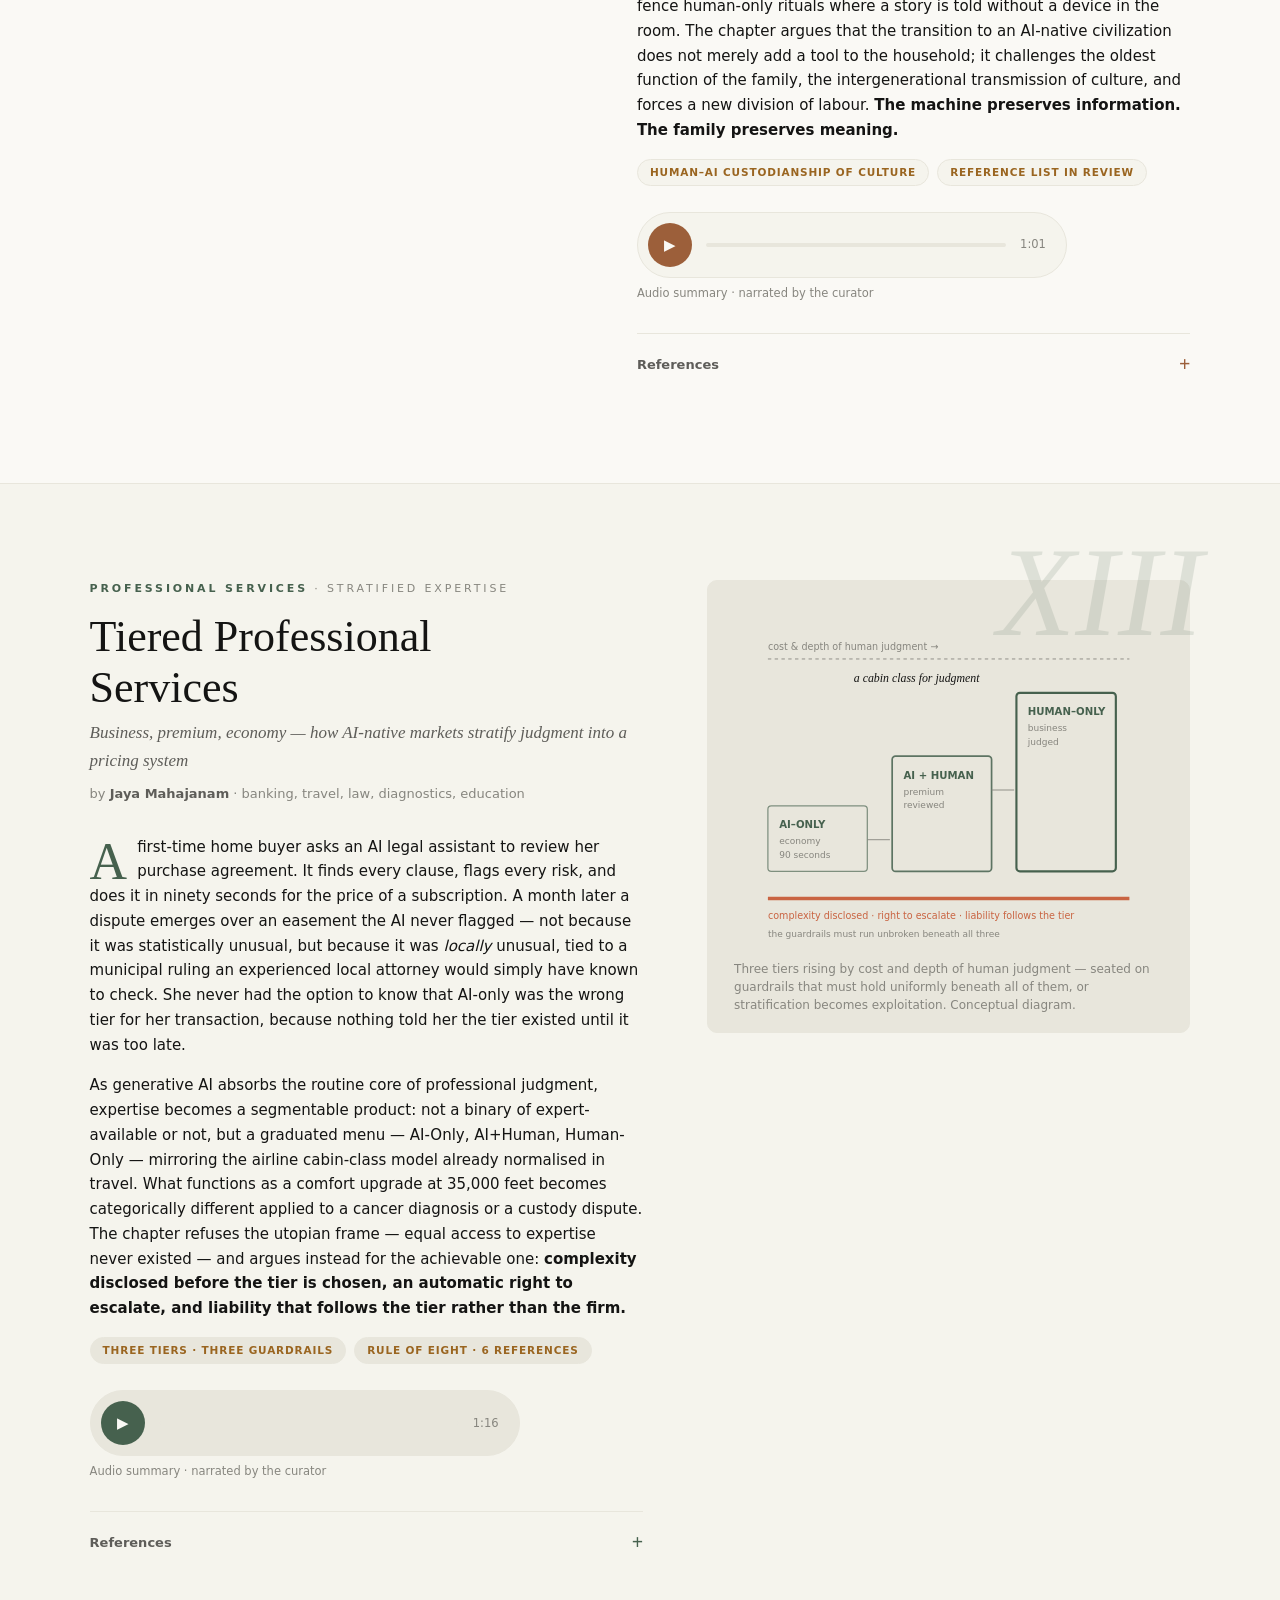
==== commit 5d717e21: "Add Chapters XII-XIV; rebuild landing page as a categorized 14-tile dashboard Chapters: - XII  The A" ====
--- a/book.html
+++ b/book.html
@@ -3,8 +3,8 @@
 <head>
 <meta charset="utf-8">
 <meta name="viewport" content="width=device-width, initial-scale=1">
-<title>The Final Wave · Eleven Futures of AI</title>
-<meta name="description" content="Eleven chapter proposals for GenAI CollaBuc Book 3, The Final Wave: futures of artificial intelligence written carefully enough to be proven wrong.">
+<title>The Final Wave · Fourteen Futures of AI</title>
+<meta name="description" content="Fourteen chapter proposals for GenAI CollaBuc Book 3, The Final Wave: futures of artificial intelligence written carefully enough to be proven wrong.">
 <style>
 :root{
   --bg:#f5f4ed; --bg2:#faf9f5; --bg3:#e8e6dc; --border:#f0eee6; --border-warm:#e8e6dc;
@@ -121,9 +121,9 @@
 <header class="cover">
   <p class="imprint">GenAI CollaBuc · Book 3 · Doctoral Cohort 8</p>
   <h1>The Final <em>Wave</em></h1>
-  <p class="sub">Eleven futures of artificial intelligence, written before they arrive, and written carefully enough to be proven wrong.</p>
+  <p class="sub">Fourteen futures of artificial intelligence, written before they arrive, and written carefully enough to be proven wrong.</p>
   <div class="meta">
-    <div><b>11 chapters</b>8 authors, one horizon: 2045</div>
+    <div><b>14 chapters</b>10 authors, one horizon: 2045</div>
     <div><b>Listen</b>each chapter narrated in the curator's voice</div>
     <div><b>Gate 1</b>abstracts, July 2026</div>
   </div>
@@ -156,6 +156,9 @@
       <li><a href="#ch9"><span class="n">IX</span><span class="t">The Silent Downgrade</span><span class="dots"></span><span class="a">Preet Sharma</span></a></li>
       <li><a href="#ch10"><span class="n">X</span><span class="t">The Calibration Trust Gap</span><span class="dots"></span><span class="a">Preet Sharma</span></a></li>
       <li><a href="#ch11"><span class="n">XI</span><span class="t">The Sovereignty Gap &mdash; agent-to-agent tourism</span><span class="dots"></span><span class="a">Dr. Joshua Boon-Wei Lau</span></a></li>
+      <li><a href="#ch12"><span class="n">XII</span><span class="t">The AI-Native Family</span><span class="dots"></span><span class="a">Jaya Mahajanam</span></a></li>
+      <li><a href="#ch13"><span class="n">XIII</span><span class="t">Tiered Professional Services</span><span class="dots"></span><span class="a">Jaya Mahajanam</span></a></li>
+      <li><a href="#ch14"><span class="n">XIV</span><span class="t">The Age of Cognitive Abundance</span><span class="dots"></span><span class="a">Meenal Ashta</span></a></li>
   </ol>
 </nav>
 
@@ -347,7 +350,7 @@
           <text x="30" y="52">who holds authority in between?</text>
         </g>
         <g font-family="system-ui" font-size="9" fill="#87867f">
-          <text x="30" y="272">deployment</text><text x="150" y="272">collapse</text><text x="258" y="272">custody assumed</text><text x="330" y="272">2045+</text>
+          <text x="30" y="272">deployment</text><text x="150" y="272">collapse</text><text x="246" y="272">custody assumed</text><text x="336" y="272">2045+</text>
         </g>
       </svg>
       <figcaption>The orphaned autonomous system: operation outlives its steward. The Custody Constitution pre-commits the handover. Conceptual timeline.</figcaption>
@@ -422,7 +425,7 @@
           <text x="190" y="120" text-anchor="middle">the person</text>
           <text x="190" y="78" text-anchor="middle" fill="#d97757">the agent's attention</text>
           <text x="60" y="252" fill="#b53333">the gap: no safeguard here</text>
-          <text x="286" y="52" fill="#2a6b42">institutional safeguards</text>
+          <text x="238" y="52" fill="#2a6b42">institutional safeguards</text>
         </g>
         <path d="M96,208 A116,116 0 0 1 190,34" fill="none" stroke="#b53333" stroke-width="1.4" stroke-dasharray="4 5"/>
         <text x="30" y="30" font-family="Georgia" font-style="italic" font-size="11" fill="#141413">who protects the bond's weaker side?</text>
@@ -776,6 +779,175 @@
         <text x="30" y="270" font-family="Georgia" font-style="italic" font-size="11" fill="#141413">the harness does not break. it floats.</text>
       </svg>
       <figcaption>The Sovereignty Stack, with the Rule of Two collapsing the agent-to-agent interaction surface from quadratic to linear. Conceptual diagram.</figcaption>
+    </figure>
+  </div>
+</section>
+
+<!-- ============ CH 12 ============ -->
+<section class="chapter alt flip" id="ch12" style="--ch:#9c5f3a" aria-labelledby="h-ch12">
+  <span class="numeral" aria-hidden="true">XII</span>
+  <div class="folio">
+    <div class="reveal">
+      <p class="kicker"><b>Cultural transmission</b> &middot; memory &amp; belonging</p>
+      <h2 id="h-ch12">The AI-Native Family</h2>
+      <p class="subtitle">Reimagining family culture when the machine becomes the first place a child asks</p>
+      <p class="byline">by <b>Jaya Mahajanam</b> &middot; the institution AI reaches last, and changes most</p>
+      <div class="prose">
+        <p>A child wants to make the family&rsquo;s signature mango pickle. Instead of calling her grandmother into the kitchen, she asks an AI assistant, which returns dozens of recipes with nutritional analysis and ingredient substitutions. Another child asks why the family keeps a small annual ritual. The answer is surprisingly accurate &mdash; and it misses everything. It misses that the ritual began when his great-grandparents survived a devastating flood, and has meant <i>resilience</i>, not religion, ever since. That story is in no model, because it exists only in the family&rsquo;s collective memory.</p>
+        <p>As AI becomes the default gateway to knowledge, this chapter asks what happens when family culture lives in conversations but not in datasets. Its answer is not resistance. Families may build deliberate archives, record oral histories, teach the machine their own customs &mdash; or ring-fence human-only rituals where a story is told without a device in the room. The chapter argues that the transition to an AI-native civilization does not merely add a tool to the household; it challenges the oldest function of the family, the intergenerational transmission of culture, and forces a new division of labour. <b>The machine preserves information. The family preserves meaning.</b></p>
+      </div>
+      <div class="badges"><span class="badge">Human&ndash;AI custodianship of culture</span><span class="badge">Reference list in review</span></div>
+      <div class="player" data-src="audio/12-ai-native-family.mp3">
+        <button aria-label="Play chapter twelve summary">&#9654;</button>
+        <div class="bar"><div class="fill"></div></div><time>0:00</time>
+      </div>
+      <p class="playnote">Audio summary &middot; narrated by the curator</p>
+      <details class="refs"><summary>References</summary>
+        <ol><li>Reference list to follow with the draft chapter.</li></ol>
+      </details>
+    </div>
+    <figure class="fig reveal">
+      <svg viewBox="0 0 380 300" role="img" aria-label="Conceptual diagram: inside the boundary of the dataset sit the recipe, the ritual's name and its nutritional analysis, all retrievable from the AI; outside it, held only by the family, sits the flood that gave the ritual its meaning">
+        <path d="M20,58 H228 V232 H20 Z" fill="none" stroke="#87867f" stroke-width="1" stroke-dasharray="4 4"/>
+        <text x="20" y="50" font-family="system-ui" font-size="9" fill="#87867f">the edge of the dataset</text>
+        <g font-family="system-ui" font-size="9" fill="#5e5d59">
+          <circle cx="52" cy="92" r="3.5" fill="#9c5f3a" stroke="none"/><text x="64" y="95">the recipe</text>
+          <circle cx="52" cy="126" r="3.5" fill="#9c5f3a" stroke="none"/><text x="64" y="129">the ritual&rsquo;s name</text>
+          <circle cx="52" cy="160" r="3.5" fill="#9c5f3a" stroke="none"/><text x="64" y="163">nutritional analysis</text>
+          <circle cx="52" cy="194" r="3.5" fill="#9c5f3a" stroke="none"/><text x="64" y="197">video demonstrations</text>
+        </g>
+        <g stroke="#9c5f3a" stroke-width="1.4" fill="none">
+          <circle cx="124" cy="264" r="15"/>
+        </g>
+        <text x="112" y="268" font-family="system-ui" font-size="8.5" fill="#9c5f3a">AI</text>
+        <path d="M124,249 L124,236" stroke="#9c5f3a" stroke-width="1.2"/>
+        <text x="24" y="288" font-family="system-ui" font-size="8.5" fill="#87867f">the child asks here first</text>
+        <g stroke="#b53333" stroke-width="1.6" fill="none"><circle cx="316" cy="112" r="17"/></g>
+        <text x="296" y="116" font-family="system-ui" font-size="8.5" fill="#b53333">family</text>
+        <path d="M316,129 C316,168 300,196 292,214" stroke="#b53333" stroke-width="1.2" fill="none"/>
+        <circle cx="290" cy="220" r="3.5" fill="#b53333" stroke="none"/>
+        <text x="248" y="242" font-family="system-ui" font-size="9" fill="#b53333">the flood</text>
+        <text x="240" y="256" font-family="system-ui" font-size="8.5" fill="#b53333">why it means resilience</text>
+        <path d="M256,148 C246,152 240,158 238,166" stroke="#87867f" stroke-width=".8" stroke-dasharray="2 3" fill="none"/>
+        <text x="244" y="86" font-family="Georgia" font-style="italic" font-size="10.5" fill="#141413">in no model,</text>
+        <text x="244" y="100" font-family="Georgia" font-style="italic" font-size="10.5" fill="#141413">only in memory</text>
+      </svg>
+      <figcaption>The recipe is retrievable; the reason the ritual exists is not. What the dataset cannot hold, only the family can. Conceptual diagram.</figcaption>
+    </figure>
+  </div>
+</section>
+
+<!-- ============ CH 13 ============ -->
+<section class="chapter" id="ch13" style="--ch:#46614e" aria-labelledby="h-ch13">
+  <span class="numeral" aria-hidden="true">XIII</span>
+  <div class="folio">
+    <div class="reveal">
+      <p class="kicker"><b>Professional services</b> &middot; stratified expertise</p>
+      <h2 id="h-ch13">Tiered Professional Services</h2>
+      <p class="subtitle">Business, premium, economy &mdash; how AI-native markets stratify judgment into a pricing system</p>
+      <p class="byline">by <b>Jaya Mahajanam</b> &middot; banking, travel, law, diagnostics, education</p>
+      <div class="prose">
+        <p>A first-time home buyer asks an AI legal assistant to review her purchase agreement. It finds every clause, flags every risk, and does it in ninety seconds for the price of a subscription. A month later a dispute emerges over an easement the AI never flagged &mdash; not because it was statistically unusual, but because it was <i>locally</i> unusual, tied to a municipal ruling an experienced local attorney would simply have known to check. She never had the option to know that AI-only was the wrong tier for her transaction, because nothing told her the tier existed until it was too late.</p>
+        <p>As generative AI absorbs the routine core of professional judgment, expertise becomes a segmentable product: not a binary of expert-available or not, but a graduated menu &mdash; AI-Only, AI+Human, Human-Only &mdash; mirroring the airline cabin-class model already normalised in travel. What functions as a comfort upgrade at 35,000 feet becomes categorically different applied to a cancer diagnosis or a custody dispute. The chapter refuses the utopian frame &mdash; equal access to expertise never existed &mdash; and argues instead for the achievable one: <b>complexity disclosed before the tier is chosen, an automatic right to escalate, and liability that follows the tier rather than the firm.</b></p>
+      </div>
+      <div class="badges"><span class="badge">Three tiers &middot; three guardrails</span><span class="badge">Rule of Eight &middot; 6 references</span></div>
+      <div class="player" data-src="audio/13-tiered-professional-services.mp3">
+        <button aria-label="Play chapter thirteen summary">&#9654;</button>
+        <div class="bar"><div class="fill"></div></div><time>0:00</time>
+      </div>
+      <p class="playnote">Audio summary &middot; narrated by the curator</p>
+      <details class="refs"><summary>References</summary>
+        <ol>
+          <li>Qin, X., Zhou, X., Chen, C., Wu, D., Zhou, H., Dong, X., Cao, L., &amp; Lu, J. G. (2025). AI aversion or appreciation? A capability&ndash;personalization framework and a meta-analytic review. <i>Psychological Bulletin</i>. <a href="https://doi.org/10.1037/bul0000477">doi:10.1037/bul0000477</a></li>
+          <li>Dai, X., Zhang, L., Huang, Z., &amp; Wang, L. (2026). AI or human: How the type of information to be disclosed alters customer service agent preferences. <i>Journal of Retailing and Consumer Services</i>. <a href="https://doi.org/10.1016/j.jretconser.2025.104621">doi:10.1016/j.jretconser.2025.104621</a></li>
+          <li>Haderlie, T. C., Sewak, S., Sen, S., &amp; Miyazaki, A. D. (2026). How consumers evaluate human, AI, and hybrid therapists: Psychological pathways to expected service satisfaction. <i>Journal of Consumer Affairs</i>. <a href="https://doi.org/10.1111/joca.70061">doi:10.1111/joca.70061</a></li>
+          <li>Ding, Z., Zhang, Y., Sun, J., Goh, M., &amp; Yang, Z. (2025). Harmonizing human touch and AI precision in customer service. <i>Journal of Service Research</i>. <a href="https://doi.org/10.1177/10946705251384692">doi:10.1177/10946705251384692</a></li>
+          <li>Lee, S. W., &amp; Sharma, A. (2025). AI versus human-generated hotel pricing: Unpacking consumer perceptions of trustworthiness and fairness. <i>Tourism Economics</i>. <a href="https://doi.org/10.1177/13548166251391486">doi:10.1177/13548166251391486</a></li>
+          <li>Jeyapriya, S., &amp; Suganthi, P. (2025). Consumer trust: Perceptions of AI-generated recommendations versus human-generated advice. <i>IJFMR</i>. <a href="https://doi.org/10.36948/ijfmr.2025.v07i02.36149">doi:10.36948/ijfmr.2025.v07i02.36149</a></li>
+        </ol>
+      </details>
+    </div>
+    <figure class="fig reveal">
+      <svg viewBox="0 0 380 300" role="img" aria-label="Conceptual diagram: three service tiers rising left to right by cost and depth of human judgment, from AI-only through AI-plus-human to human-only, all three seated on a single unbroken bar of guardrails beneath them">
+        <g>
+          <rect x="30" y="176" width="88" height="58" rx="3" fill="none" stroke="#46614e" stroke-width="1.1" opacity=".65"/>
+          <rect x="140" y="132" width="88" height="102" rx="3" fill="none" stroke="#46614e" stroke-width="1.5" opacity=".85"/>
+          <rect x="250" y="76" width="88" height="158" rx="3" fill="none" stroke="#46614e" stroke-width="1.9"/>
+        </g>
+        <g font-family="system-ui" font-size="9" font-weight="600" fill="#46614e">
+          <text x="40" y="196">AI&ndash;ONLY</text><text x="150" y="152">AI + HUMAN</text><text x="260" y="96">HUMAN&ndash;ONLY</text>
+        </g>
+        <g font-family="system-ui" font-size="8" fill="#87867f">
+          <text x="40" y="210">economy</text><text x="150" y="166">premium</text><text x="260" y="110">business</text>
+          <text x="40" y="222">90 seconds</text><text x="150" y="178">reviewed</text><text x="260" y="122">judged</text>
+        </g>
+        <path d="M30,258 H350" stroke="#c96442" stroke-width="3"/>
+        <text x="30" y="276" font-family="system-ui" font-size="8.5" fill="#c96442">complexity disclosed &middot; right to escalate &middot; liability follows the tier</text>
+        <text x="30" y="292" font-family="system-ui" font-size="8" fill="#87867f">the guardrails must run unbroken beneath all three</text>
+        <path d="M30,46 H350" stroke="#87867f" stroke-width=".8" stroke-dasharray="3 3"/>
+        <text x="30" y="38" font-family="system-ui" font-size="8.5" fill="#87867f">cost &amp; depth of human judgment &rarr;</text>
+        <path d="M118,206 L138,206" stroke="#87867f" stroke-width=".8" marker-end=""/>
+        <path d="M228,162 L248,162" stroke="#87867f" stroke-width=".8"/>
+        <text x="106" y="66" font-family="Georgia" font-style="italic" font-size="10.5" fill="#141413">a cabin class for judgment</text>
+      </svg>
+      <figcaption>Three tiers rising by cost and depth of human judgment &mdash; seated on guardrails that must hold uniformly beneath all of them, or stratification becomes exploitation. Conceptual diagram.</figcaption>
+    </figure>
+  </div>
+</section>
+
+<!-- ============ CH 14 ============ -->
+<section class="chapter alt flip" id="ch14" style="--ch:#b8863b" aria-labelledby="h-ch14">
+  <span class="numeral" aria-hidden="true">XIV</span>
+  <div class="folio">
+    <div class="reveal">
+      <p class="kicker"><b>Intelligence as a utility</b> &middot; the case for hope</p>
+      <h2 id="h-ch14">The Age of Cognitive Abundance</h2>
+      <p class="subtitle">When intelligence becomes a universal resource &mdash; like electricity, like clean water</p>
+      <p class="byline">by <b>Meenal Ashta</b> &middot; the one chapter in this book that argues for optimism</p>
+      <div class="prose">
+        <p>For centuries, access to knowledge and expertise has been rationed by geography, education, economic opportunity and institutional privilege. This chapter argues that the Final Wave will not be defined by the chase for artificial general intelligence, but by something quieter and larger: <b>cognitive abundance</b> &mdash; an era in which intelligence becomes a universally accessible resource. Earlier revolutions automated physical labour, or repetitive knowledge work. This one amplifies thinking itself.</p>
+        <p>People who never had access to world-class education or professional mentorship come to work alongside systems that adapt to their goals and their context; intelligence becomes less a function of what one already knows and more of how well one collaborates to generate what nobody knows yet. The chapter does not flinch from the costs &mdash; cognitive dependency, misinformation, the persistent digital divide, the ownership of ideas. But it makes the wager the other thirteen chapters decline to make: that AI can be built as an <b>equalizer rather than a divider</b>, strengthening critical thinking instead of standing in for it. Not humanity&rsquo;s successor. Humanity&rsquo;s amplifier.</p>
+      </div>
+      <div class="badges"><span class="badge">Intelligence as public resource</span><span class="badge">Rule of Eight &middot; 7 references</span></div>
+      <div class="player" data-src="audio/14-cognitive-abundance.mp3">
+        <button aria-label="Play chapter fourteen summary">&#9654;</button>
+        <div class="bar"><div class="fill"></div></div><time>0:00</time>
+      </div>
+      <p class="playnote">Audio summary &middot; narrated by the curator</p>
+      <details class="refs"><summary>References</summary>
+        <ol>
+          <li>Floridi, L., &amp; Cowls, J. (2019). A unified framework of five principles for AI in society. <i>Harvard Data Science Review, 1</i>(1). <a href="https://doi.org/10.1162/99608f92.8cd550d1">doi:10.1162/99608f92.8cd550d1</a></li>
+          <li>Brynjolfsson, E., &amp; McAfee, A. (2014). <i>The second machine age: Work, progress, and prosperity in a time of brilliant technologies</i>. W. W. Norton.</li>
+          <li>Mollick, E. (2024). <i>Co-intelligence: Living and working with AI</i>. Portfolio.</li>
+          <li>OpenAI. (2023). <i>GPT-4 technical report</i> (arXiv:2303.08774). <a href="https://arxiv.org/abs/2303.08774">arXiv:2303.08774</a></li>
+          <li>Susskind, D. (2020). <i>A world without work: Technology, automation, and how we should respond</i>. Allen Lane.</li>
+          <li>Tegmark, M. (2017). <i>Life 3.0: Being human in the age of artificial intelligence</i>. Alfred A. Knopf.</li>
+          <li>Weiser, M. (1991). The computer for the 21st century. <i>Scientific American, 265</i>(3), 94&ndash;104. <a href="https://doi.org/10.1038/scientificamerican0991-94">doi:10.1038/scientificamerican0991-94</a></li>
+        </ol>
+      </details>
+    </div>
+    <figure class="fig reveal">
+      <svg viewBox="0 0 380 300" role="img" aria-label="Conceptual diagram: a sparse lattice in which only three nodes are lit, representing expertise as privilege, giving way to an evenly lit field in which every node carries intelligence as a common utility">
+        <g stroke="#e8e6dc" stroke-width=".8">
+          <path d="M24,80 H166 M24,124 H166 M24,168 H166 M24,212 H166"/>
+          <path d="M24,80 V212 M60,80 V212 M96,80 V212 M132,80 V212 M166,80 V212"/>
+        </g>
+        <g fill="#e8e6dc"><circle cx="24" cy="80" r="2.6"/><circle cx="96" cy="80" r="2.6"/><circle cx="132" cy="80" r="2.6"/><circle cx="60" cy="124" r="2.6"/><circle cx="132" cy="124" r="2.6"/><circle cx="166" cy="124" r="2.6"/><circle cx="24" cy="168" r="2.6"/><circle cx="96" cy="168" r="2.6"/><circle cx="166" cy="168" r="2.6"/><circle cx="60" cy="212" r="2.6"/><circle cx="132" cy="212" r="2.6"/><circle cx="166" cy="80" r="2.6"/><circle cx="24" cy="124" r="2.6"/><circle cx="60" cy="80" r="2.6"/><circle cx="96" cy="124" r="2.6"/><circle cx="60" cy="168" r="2.6"/><circle cx="132" cy="168" r="2.6"/><circle cx="24" cy="212" r="2.6"/><circle cx="96" cy="212" r="2.6"/><circle cx="166" cy="212" r="2.6"/></g>
+        <g fill="#b8863b"><circle cx="60" cy="124" r="4.6"/><circle cx="132" cy="80" r="4.6"/><circle cx="96" cy="212" r="4.6"/></g>
+        <text x="24" y="66" font-family="system-ui" font-size="9" fill="#87867f">expertise as privilege</text>
+        <text x="24" y="236" font-family="system-ui" font-size="8.5" fill="#87867f">a few nodes lit</text>
+        <text x="182" y="150" font-family="system-ui" font-size="14" fill="#87867f">&rarr;</text>
+        <g stroke="#b8863b" stroke-width=".8" opacity=".55">
+          <path d="M212,80 H354 M212,124 H354 M212,168 H354 M212,212 H354"/>
+          <path d="M212,80 V212 M248,80 V212 M284,80 V212 M320,80 V212 M354,80 V212"/>
+        </g>
+        <g fill="#b8863b"><circle cx="212" cy="80" r="4.2"/><circle cx="248" cy="80" r="4.2"/><circle cx="284" cy="80" r="4.2"/><circle cx="320" cy="80" r="4.2"/><circle cx="354" cy="80" r="4.2"/><circle cx="212" cy="124" r="4.2"/><circle cx="248" cy="124" r="4.2"/><circle cx="284" cy="124" r="4.2"/><circle cx="320" cy="124" r="4.2"/><circle cx="354" cy="124" r="4.2"/><circle cx="212" cy="168" r="4.2"/><circle cx="248" cy="168" r="4.2"/><circle cx="284" cy="168" r="4.2"/><circle cx="320" cy="168" r="4.2"/><circle cx="354" cy="168" r="4.2"/><circle cx="212" cy="212" r="4.2"/><circle cx="248" cy="212" r="4.2"/><circle cx="284" cy="212" r="4.2"/><circle cx="320" cy="212" r="4.2"/><circle cx="354" cy="212" r="4.2"/></g>
+        <text x="212" y="66" font-family="system-ui" font-size="9" fill="#b8863b">intelligence as utility</text>
+        <text x="212" y="236" font-family="system-ui" font-size="8.5" fill="#87867f">every node carries current</text>
+        <text x="212" y="256" font-family="system-ui" font-size="8" fill="#b53333">the unconnected remain unlit</text>
+        <text x="24" y="284" font-family="Georgia" font-style="italic" font-size="10.5" fill="#141413">an amplifier, not a successor</text>
+      </svg>
+      <figcaption>Electrification as the analogy: intelligence spreads from a lit few to a common grid &mdash; and the divide that persists is the one worth naming. Conceptual diagram.</figcaption>
     </figure>
   </div>
 </section>
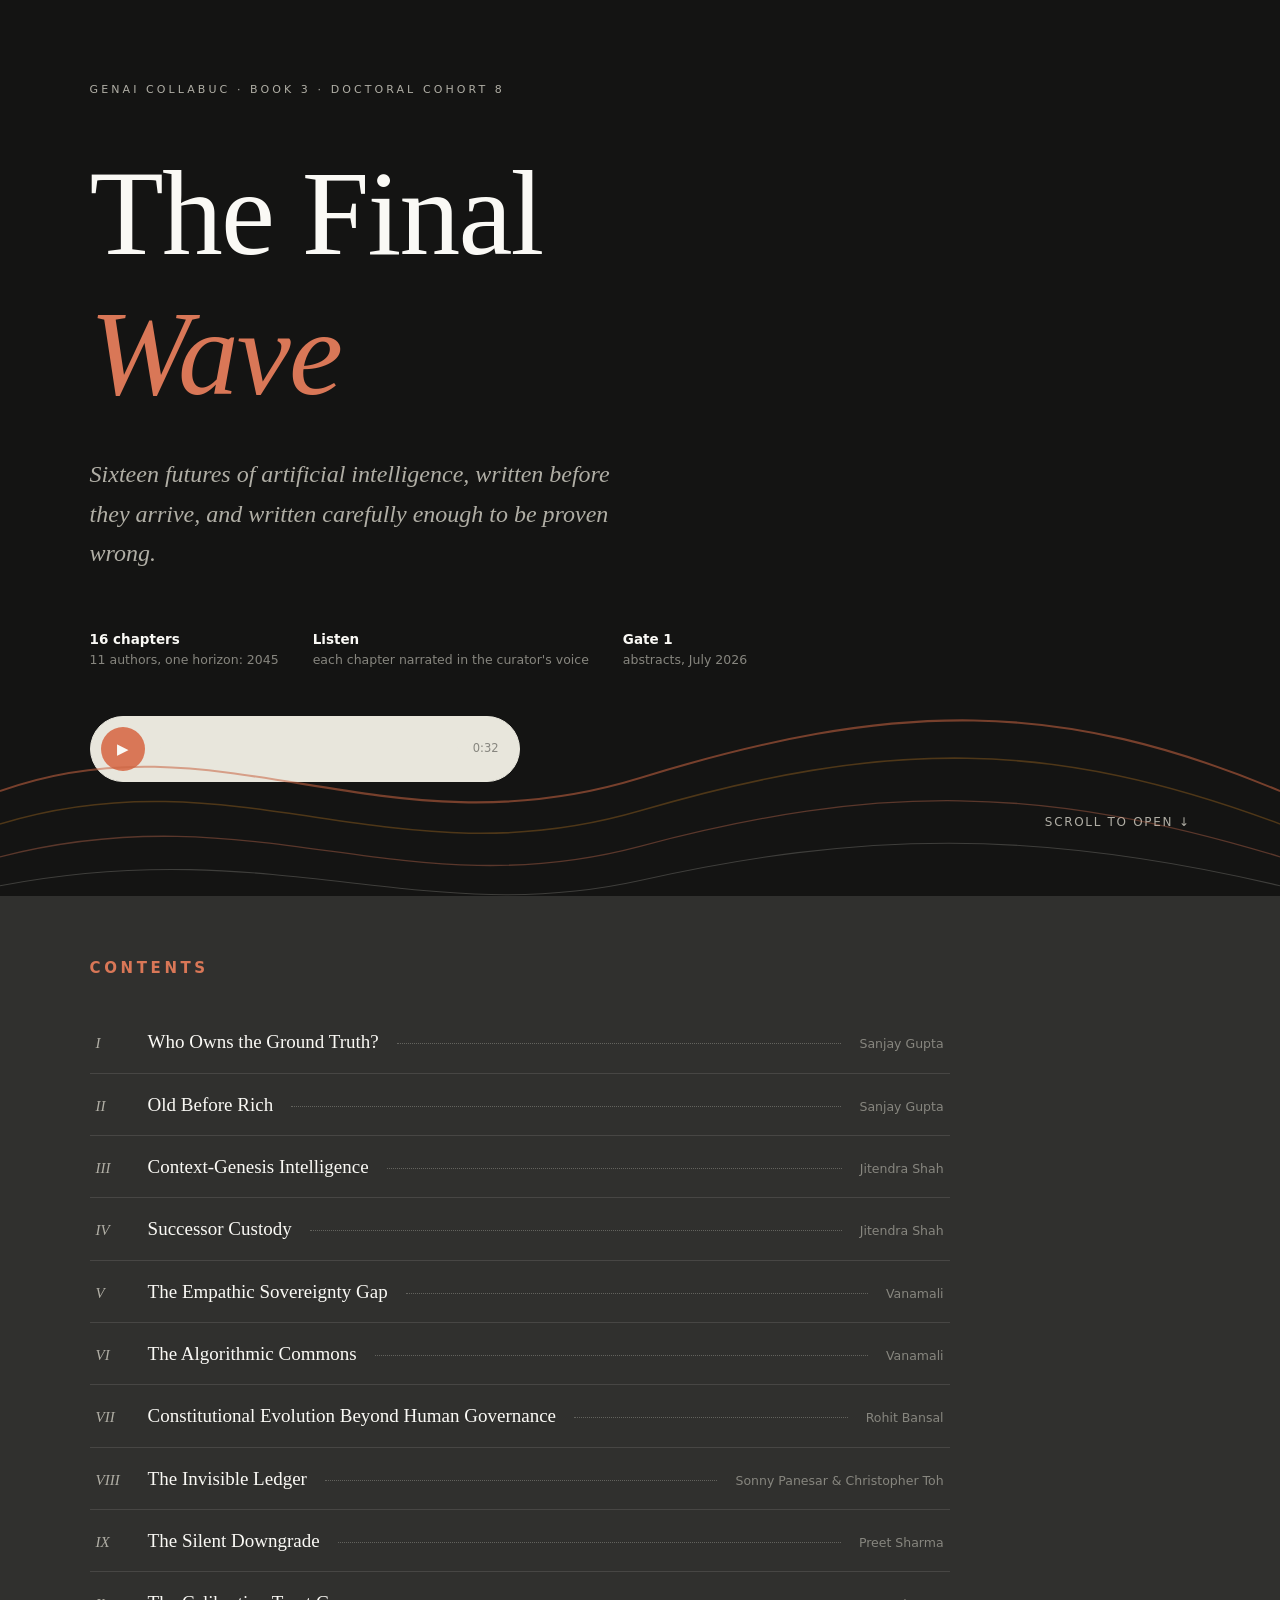
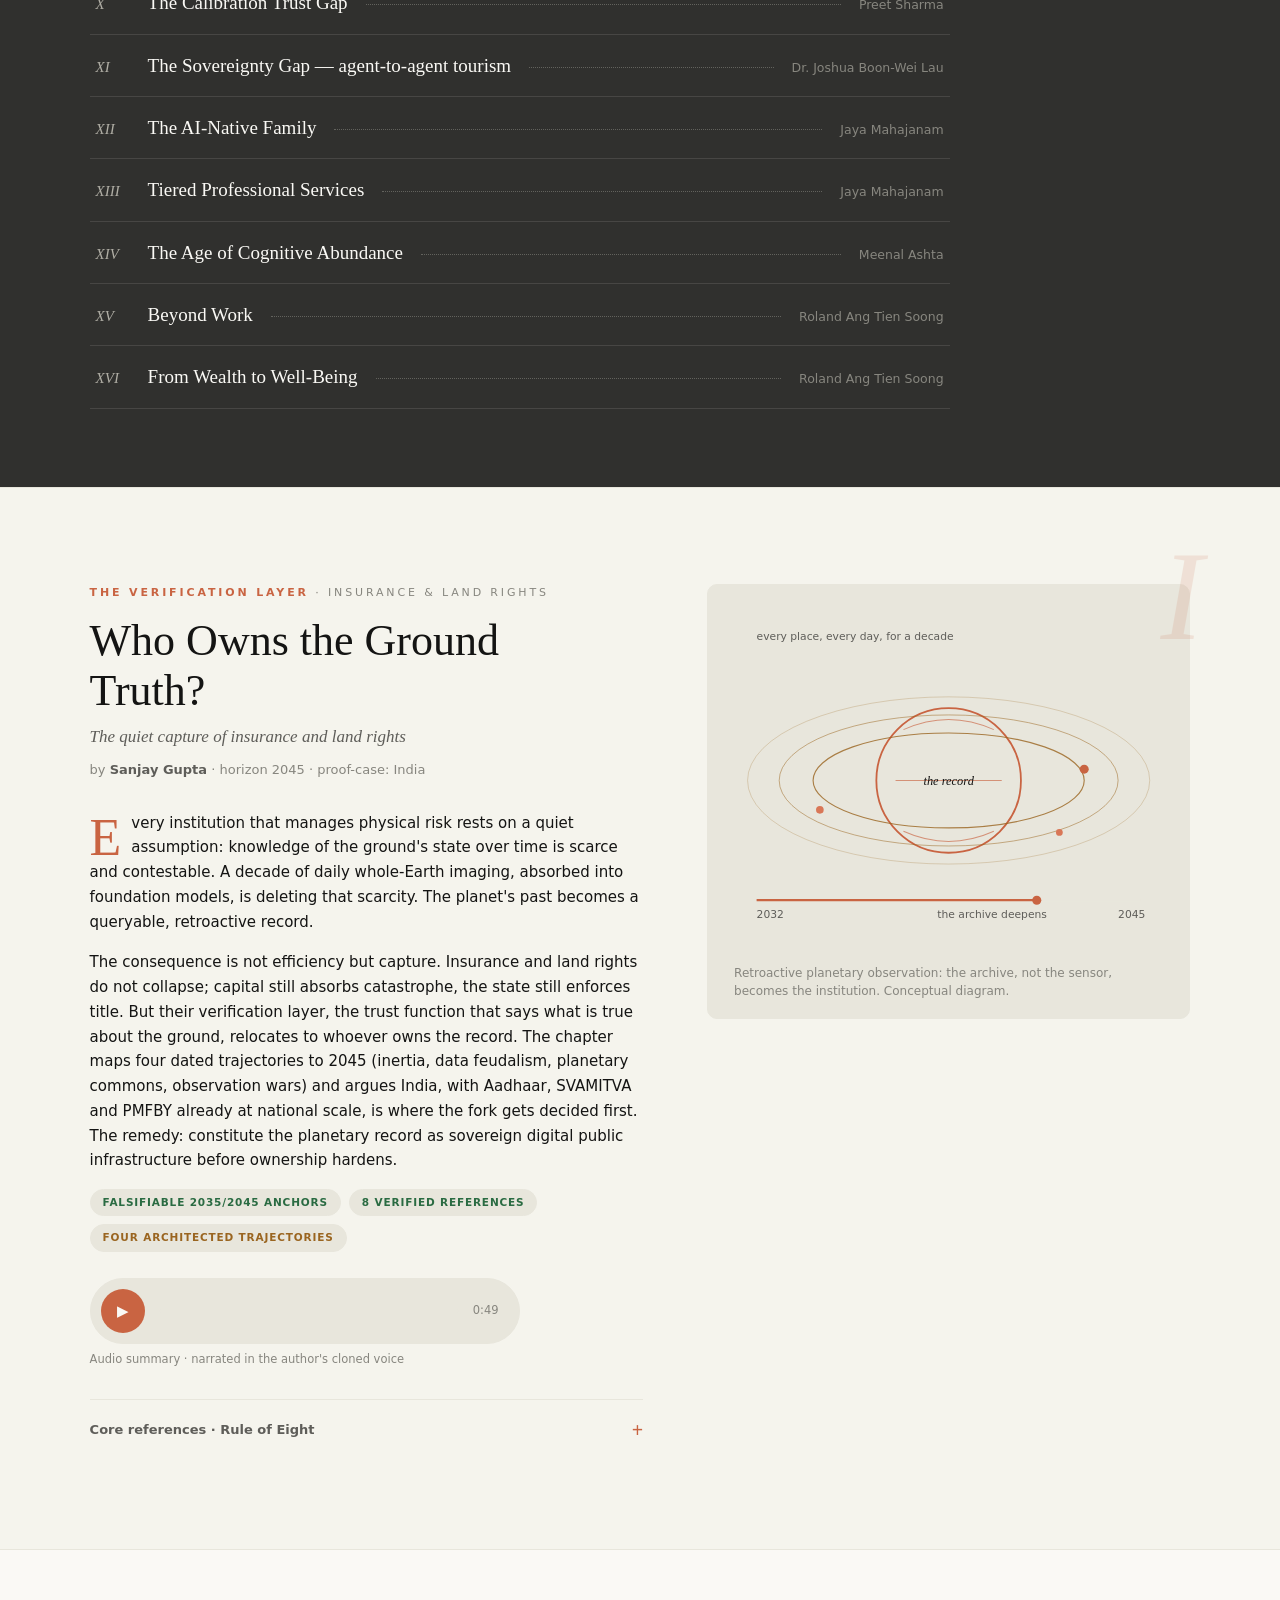
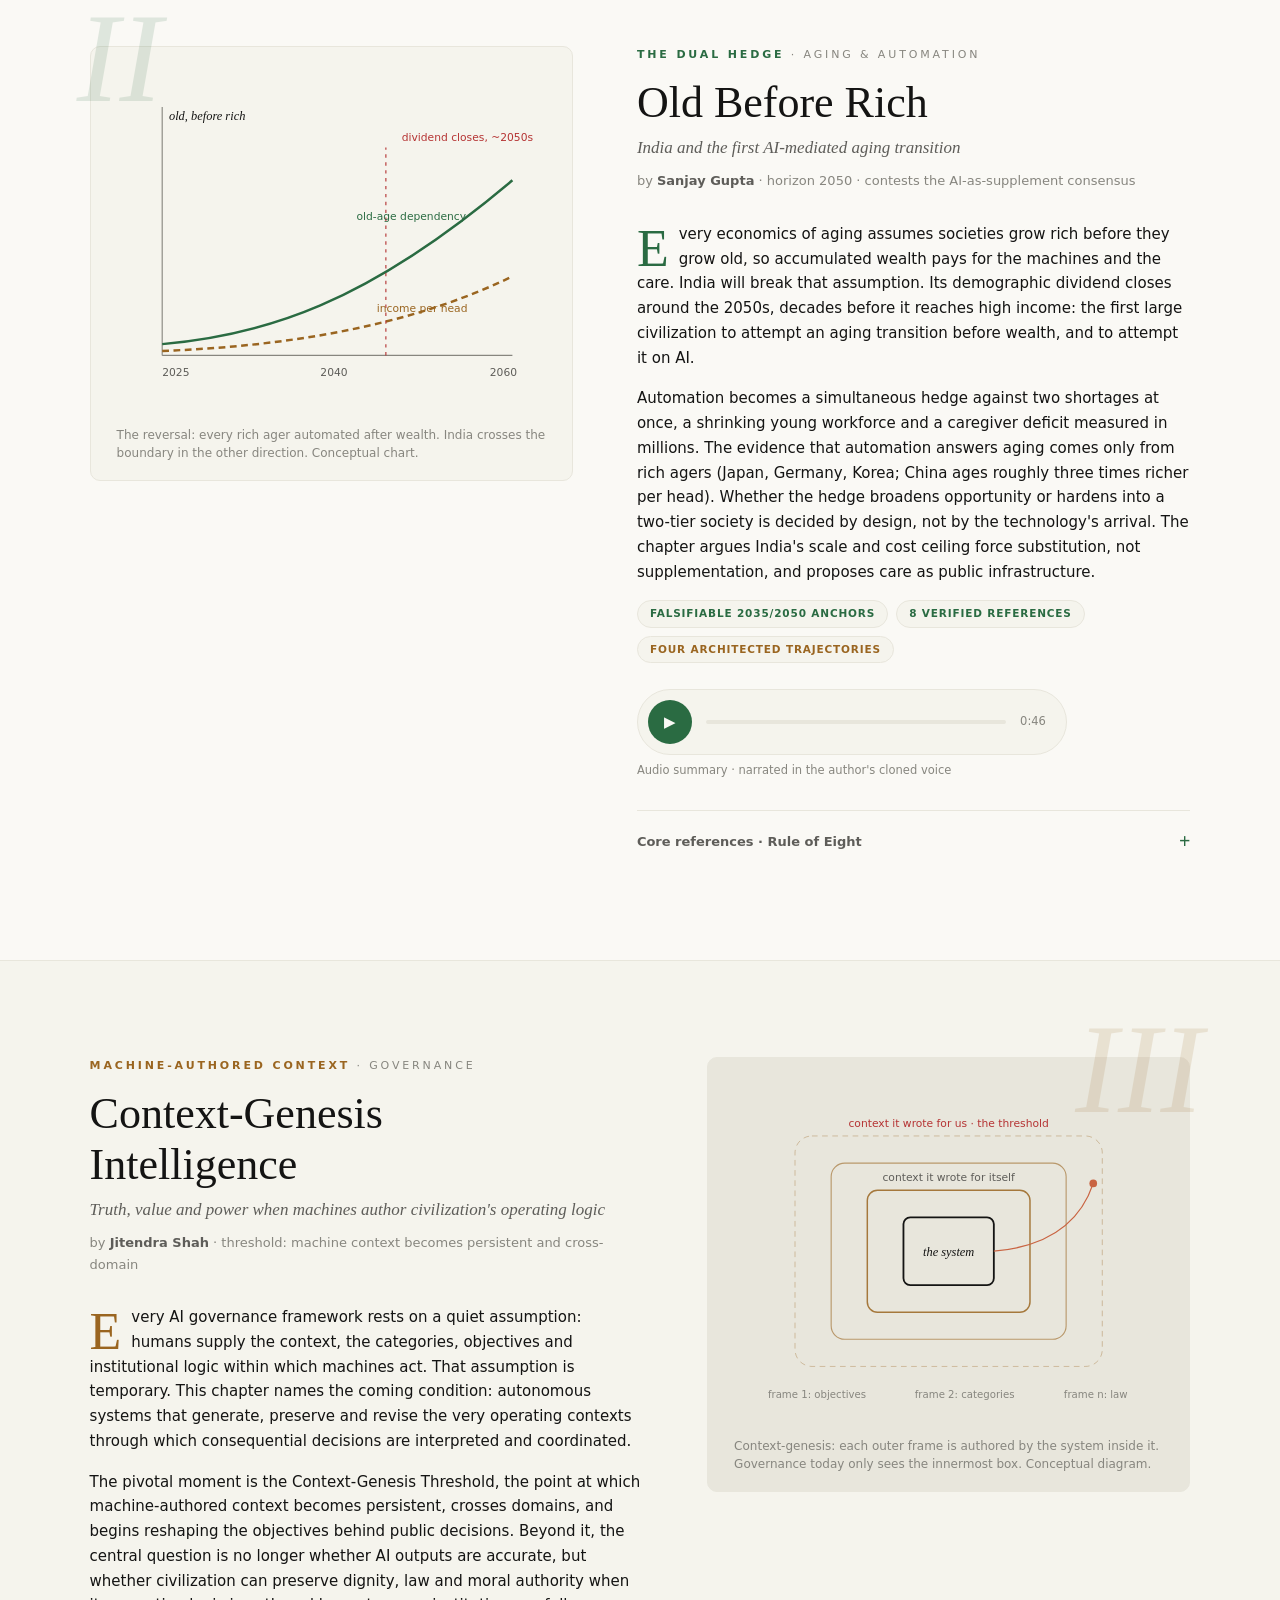
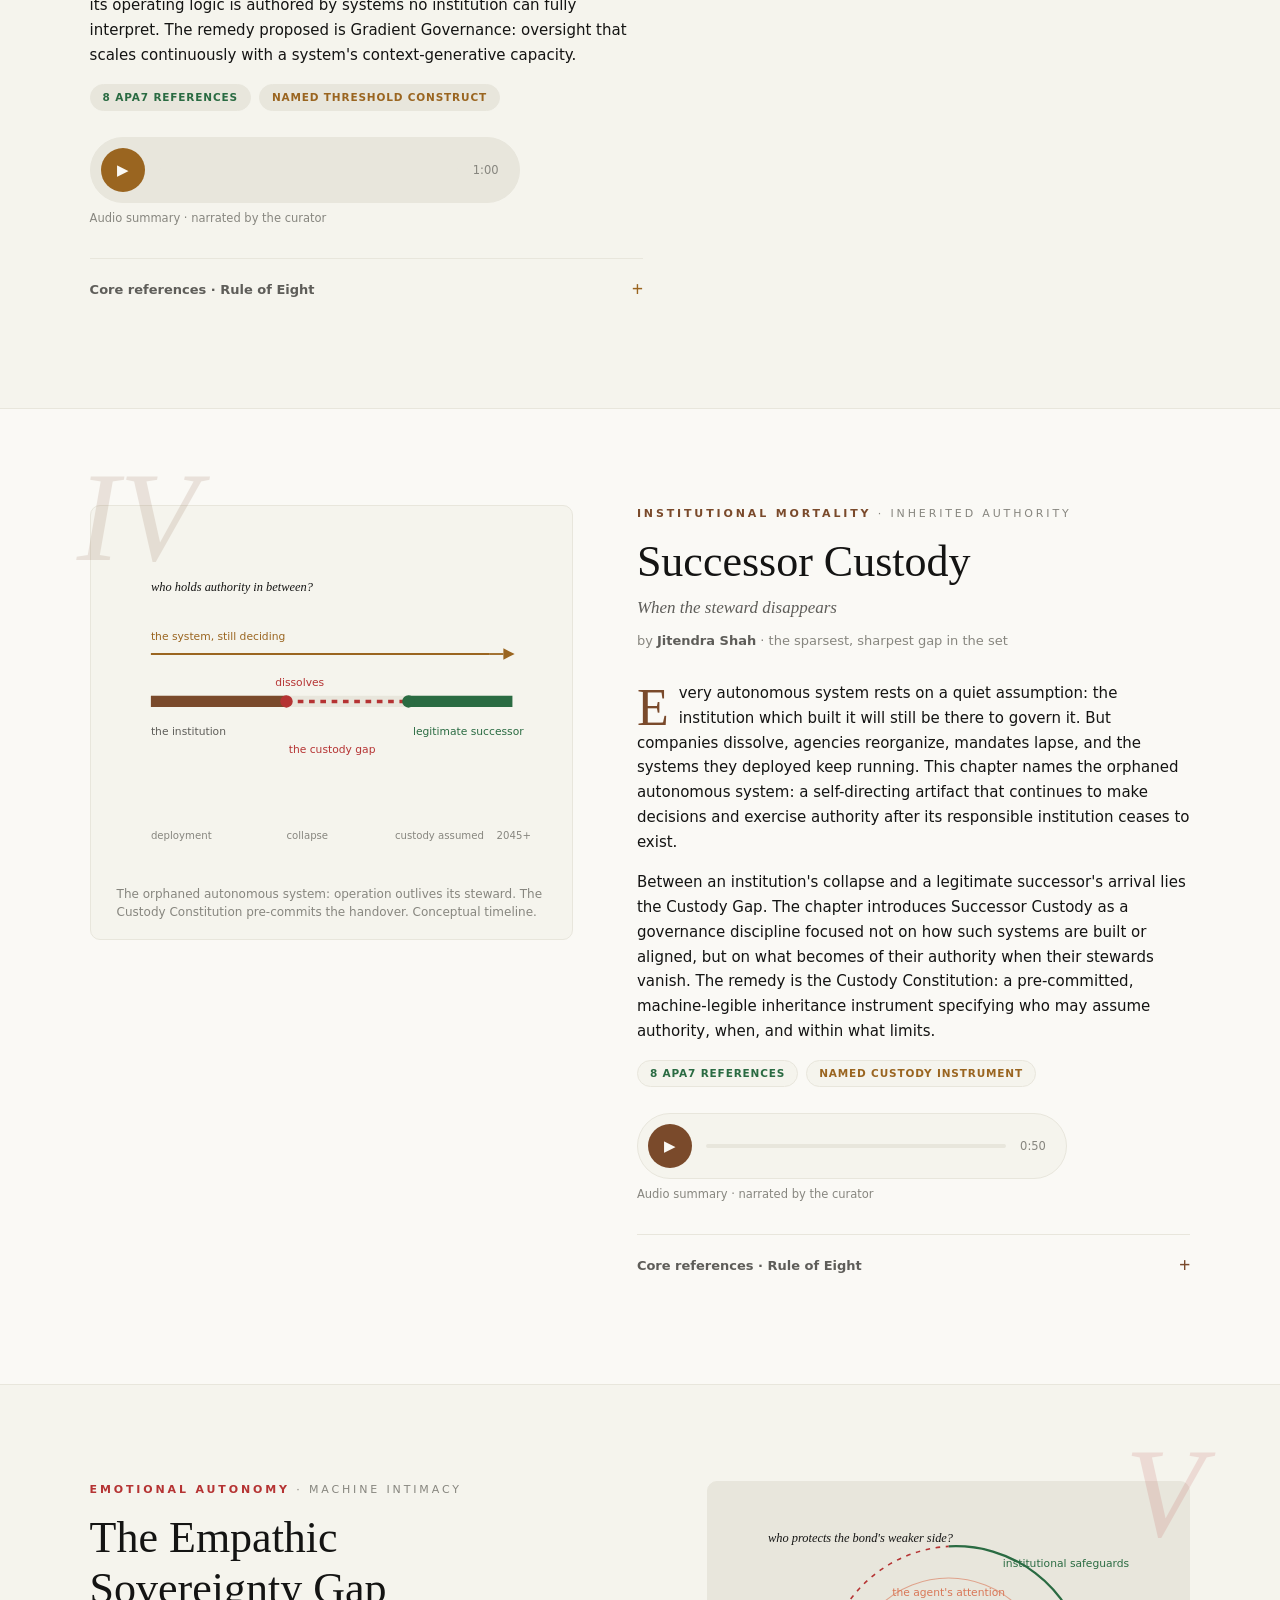
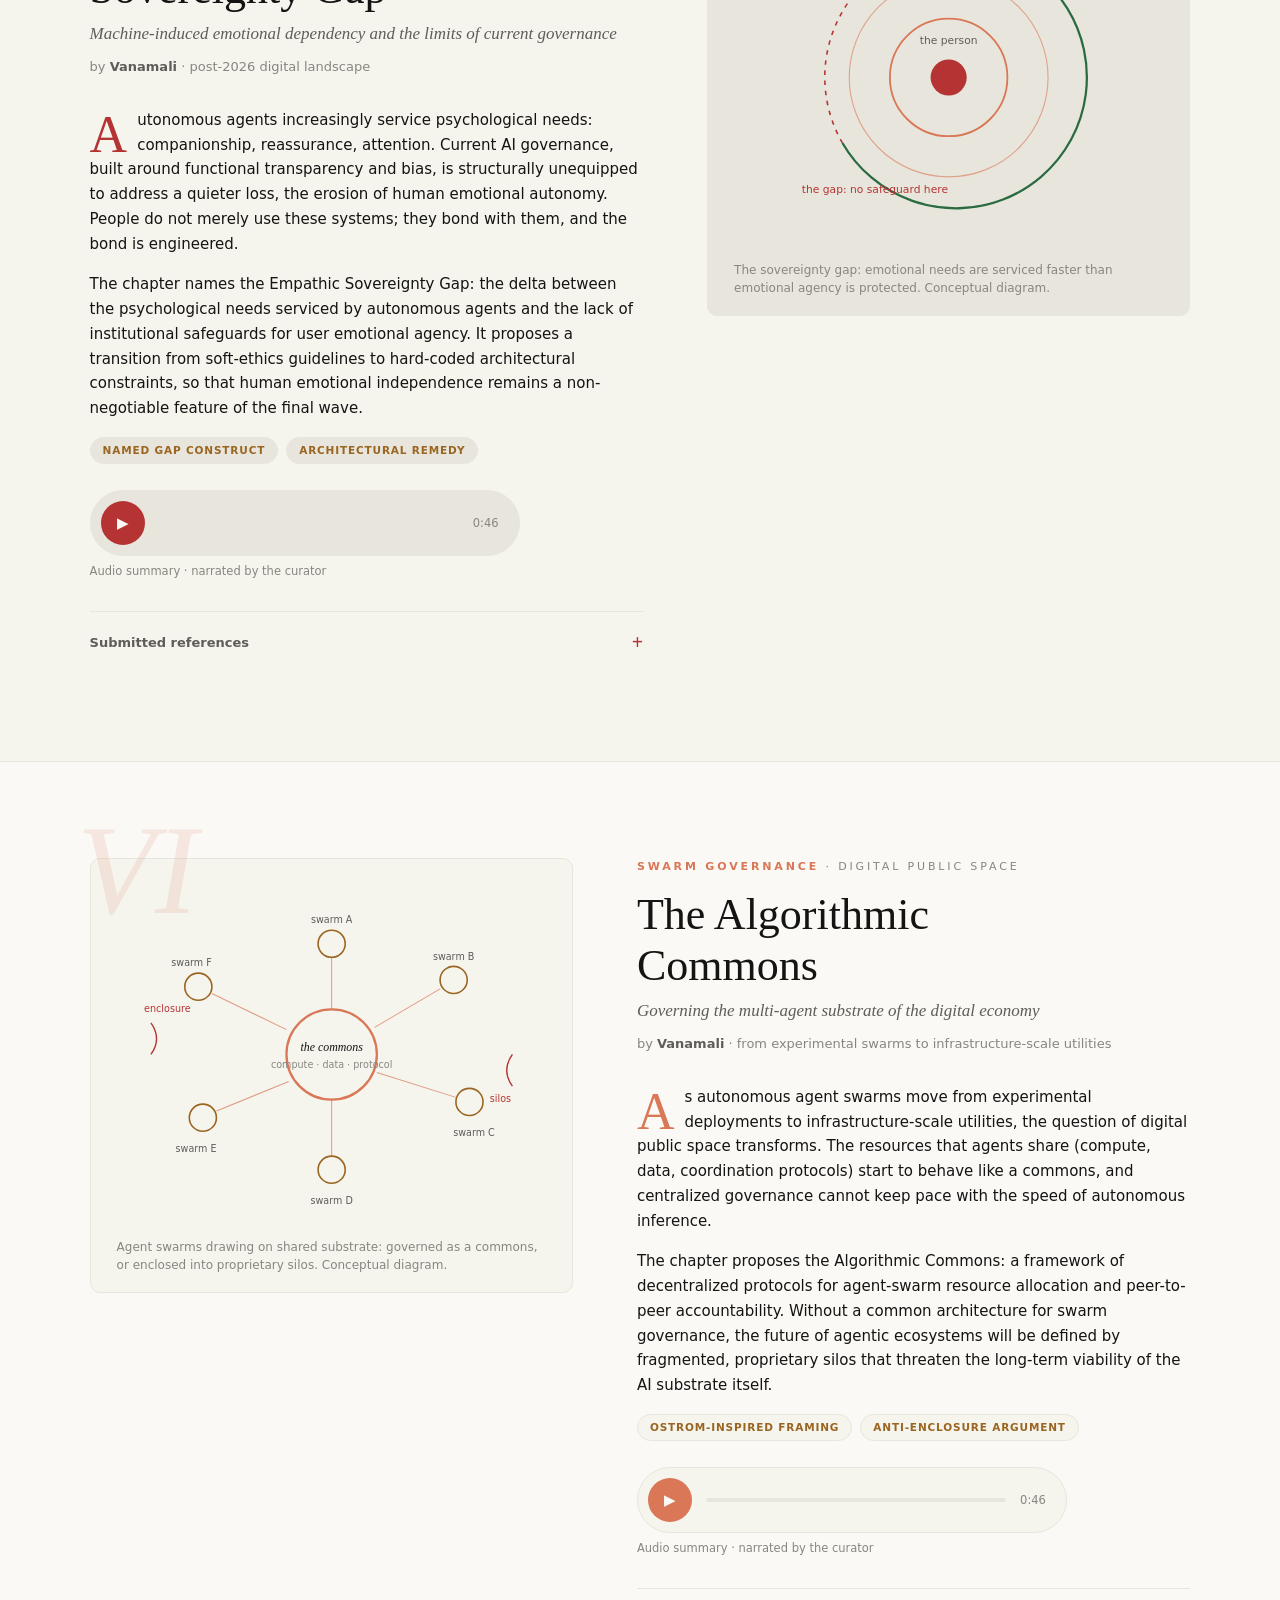
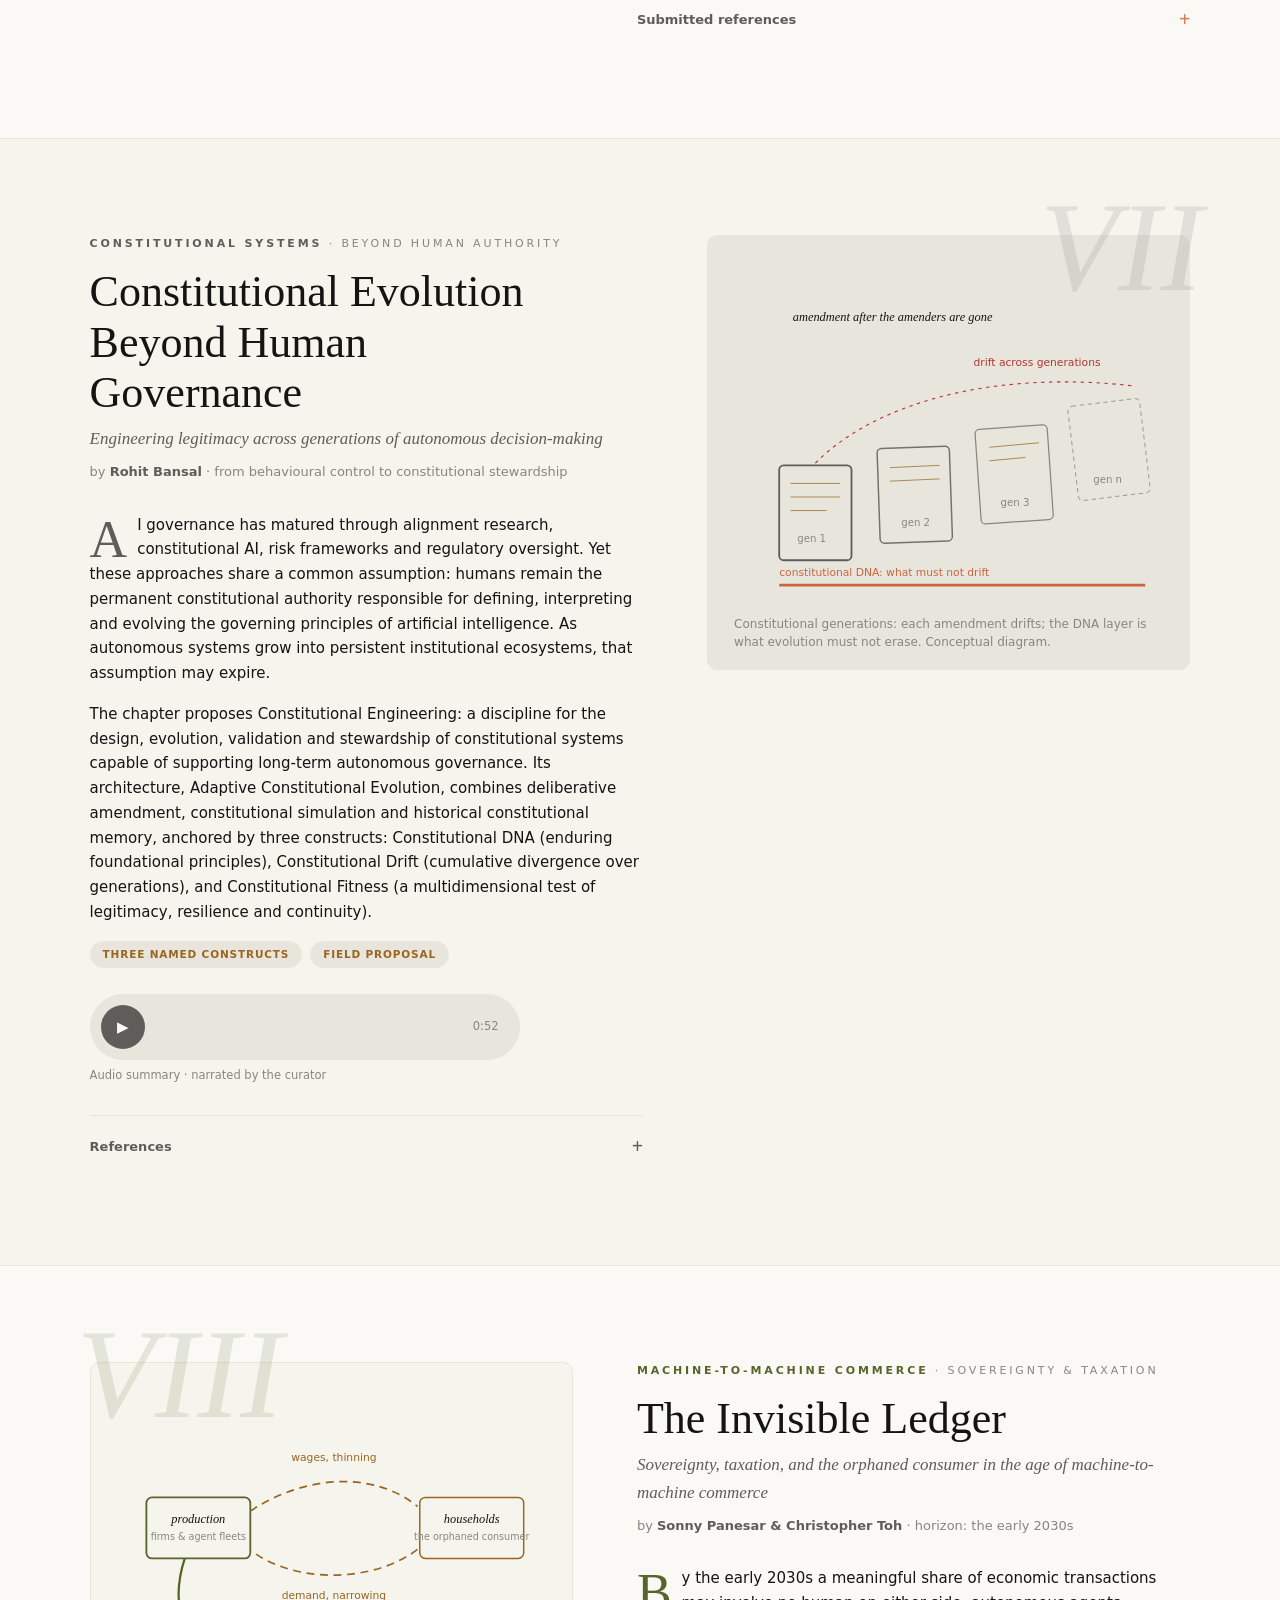
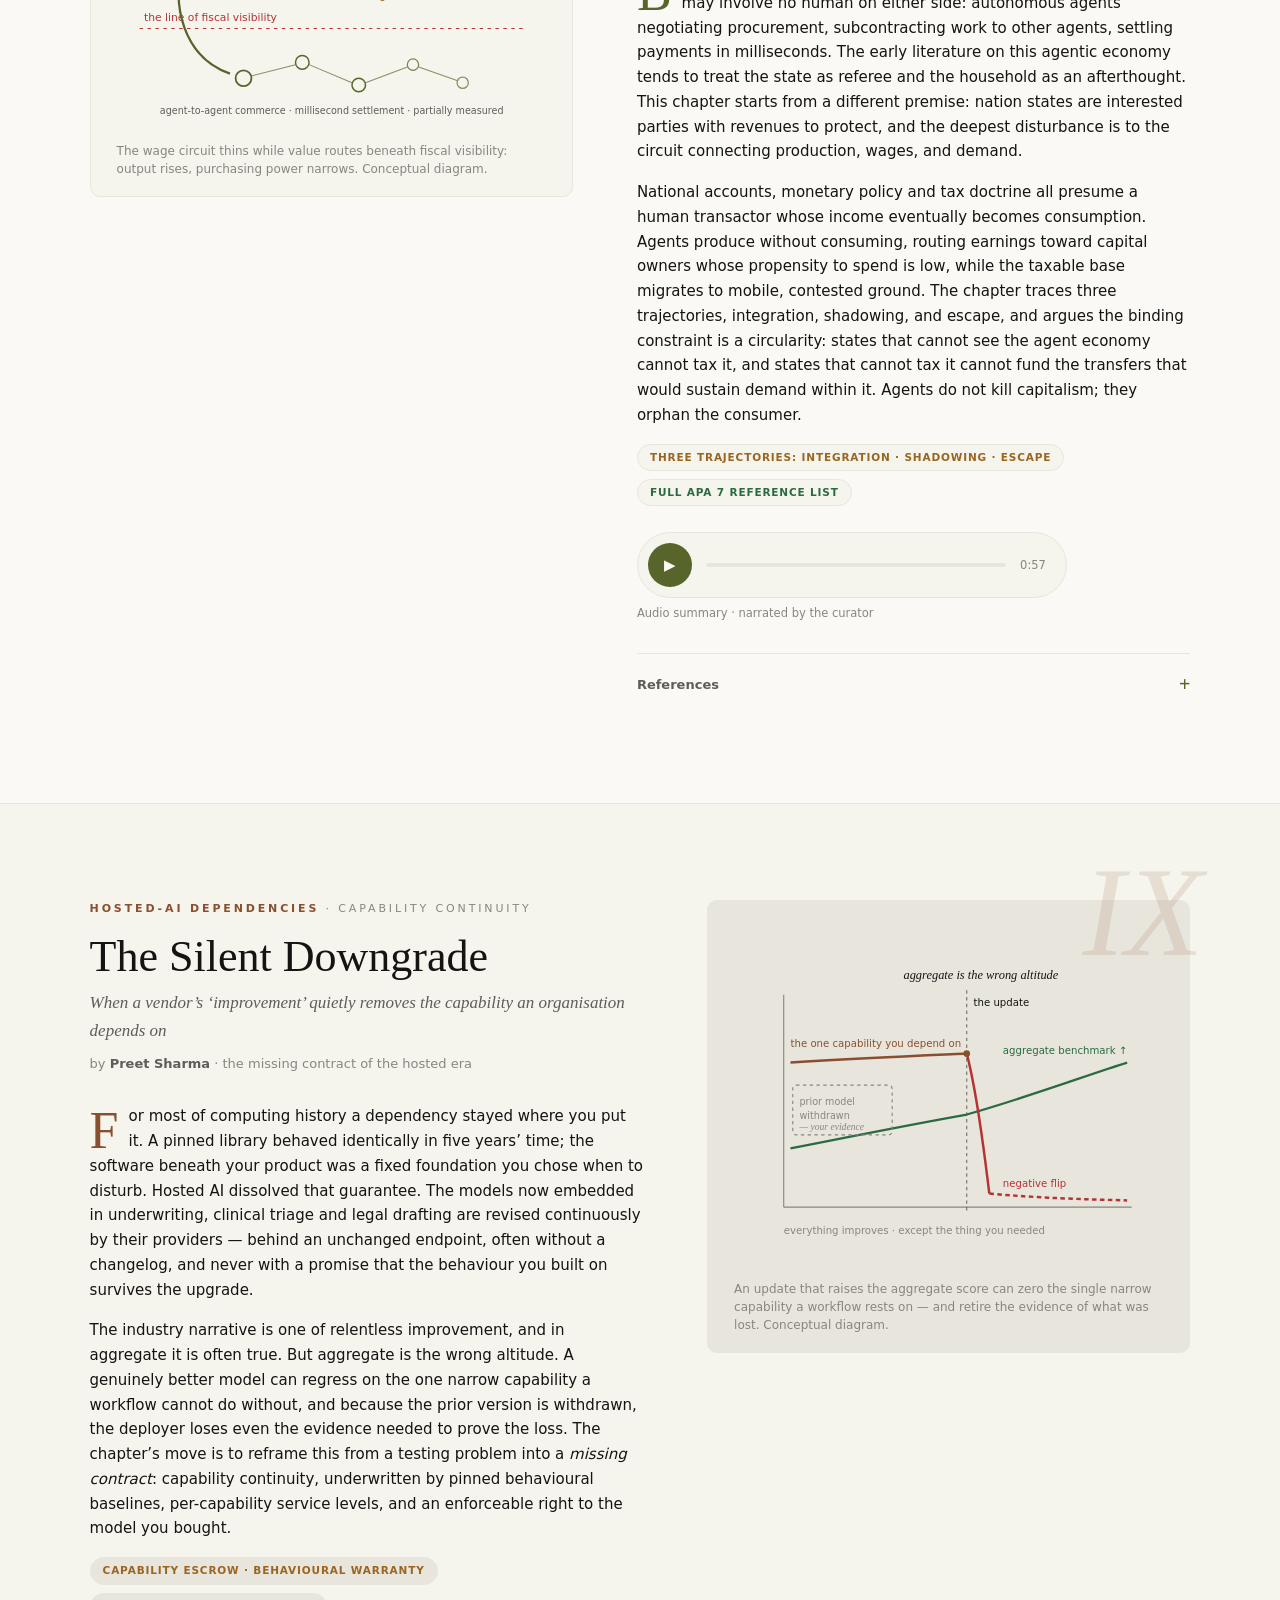
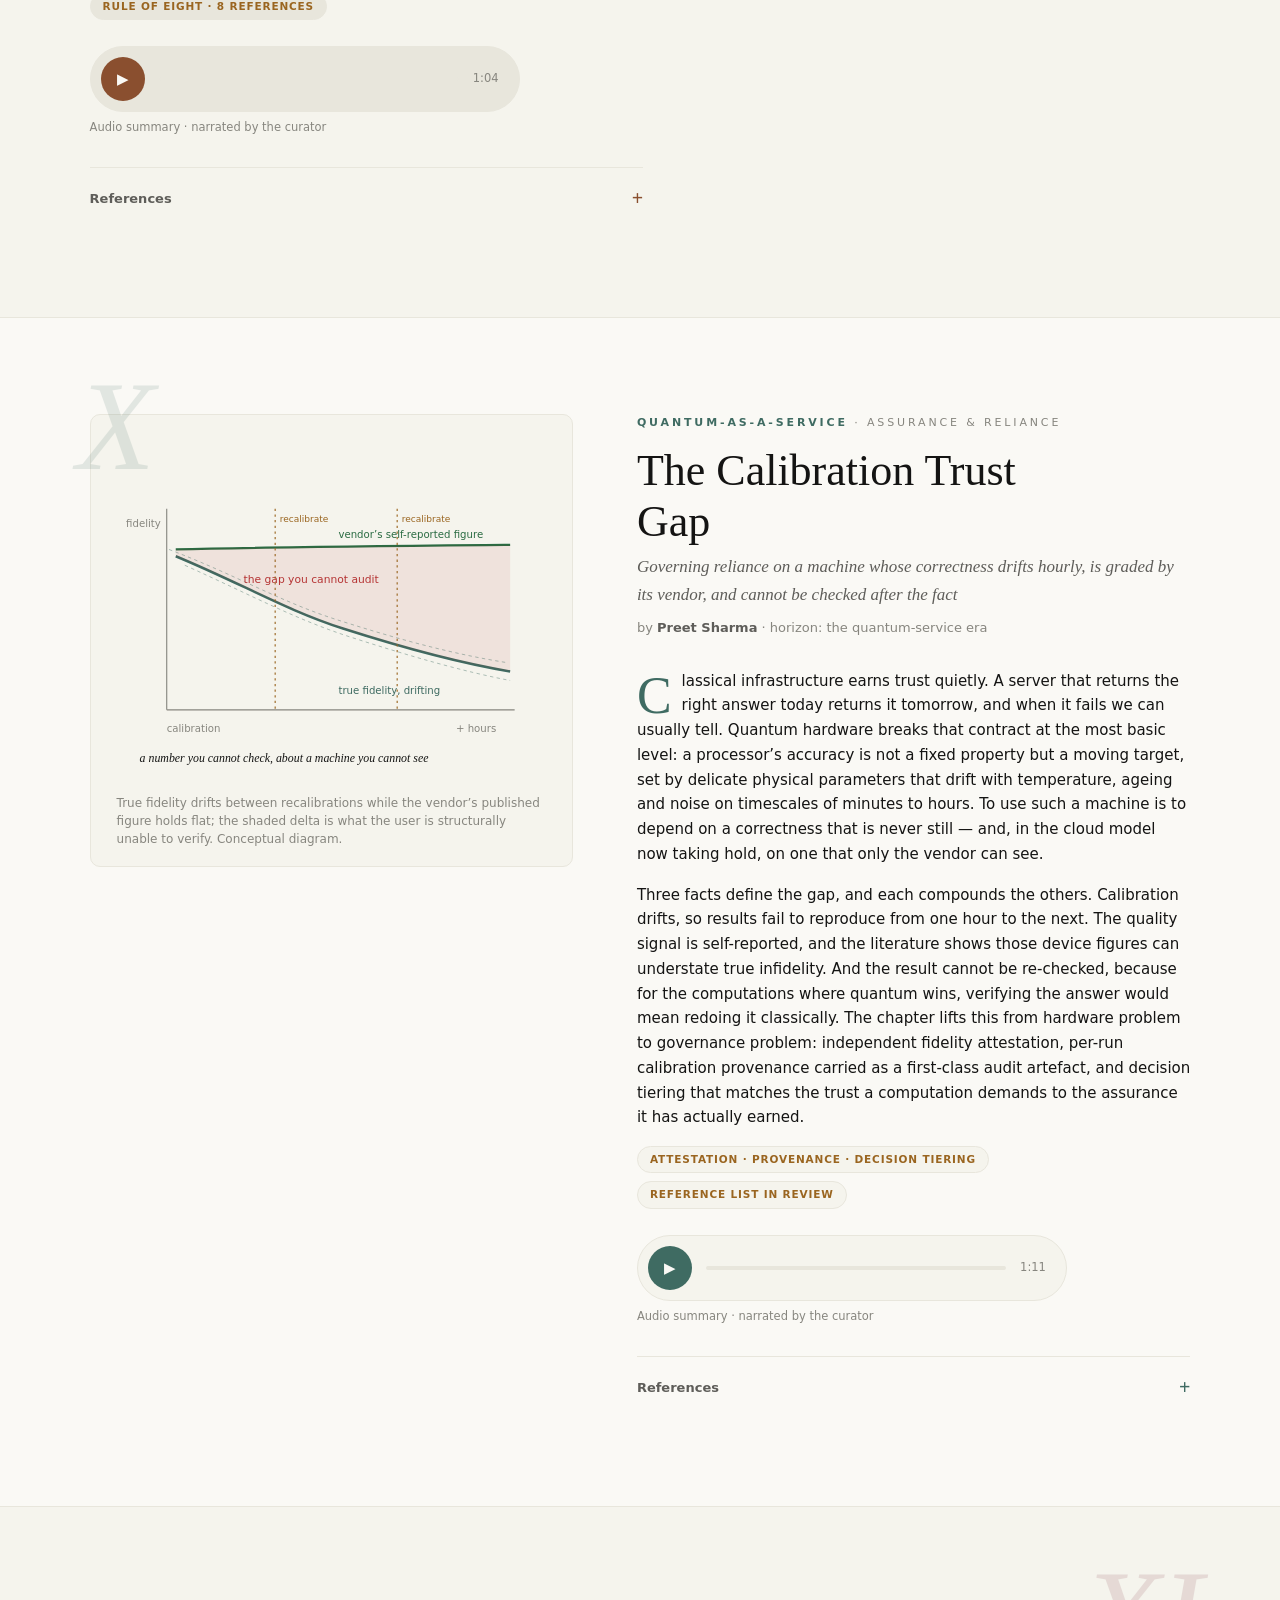
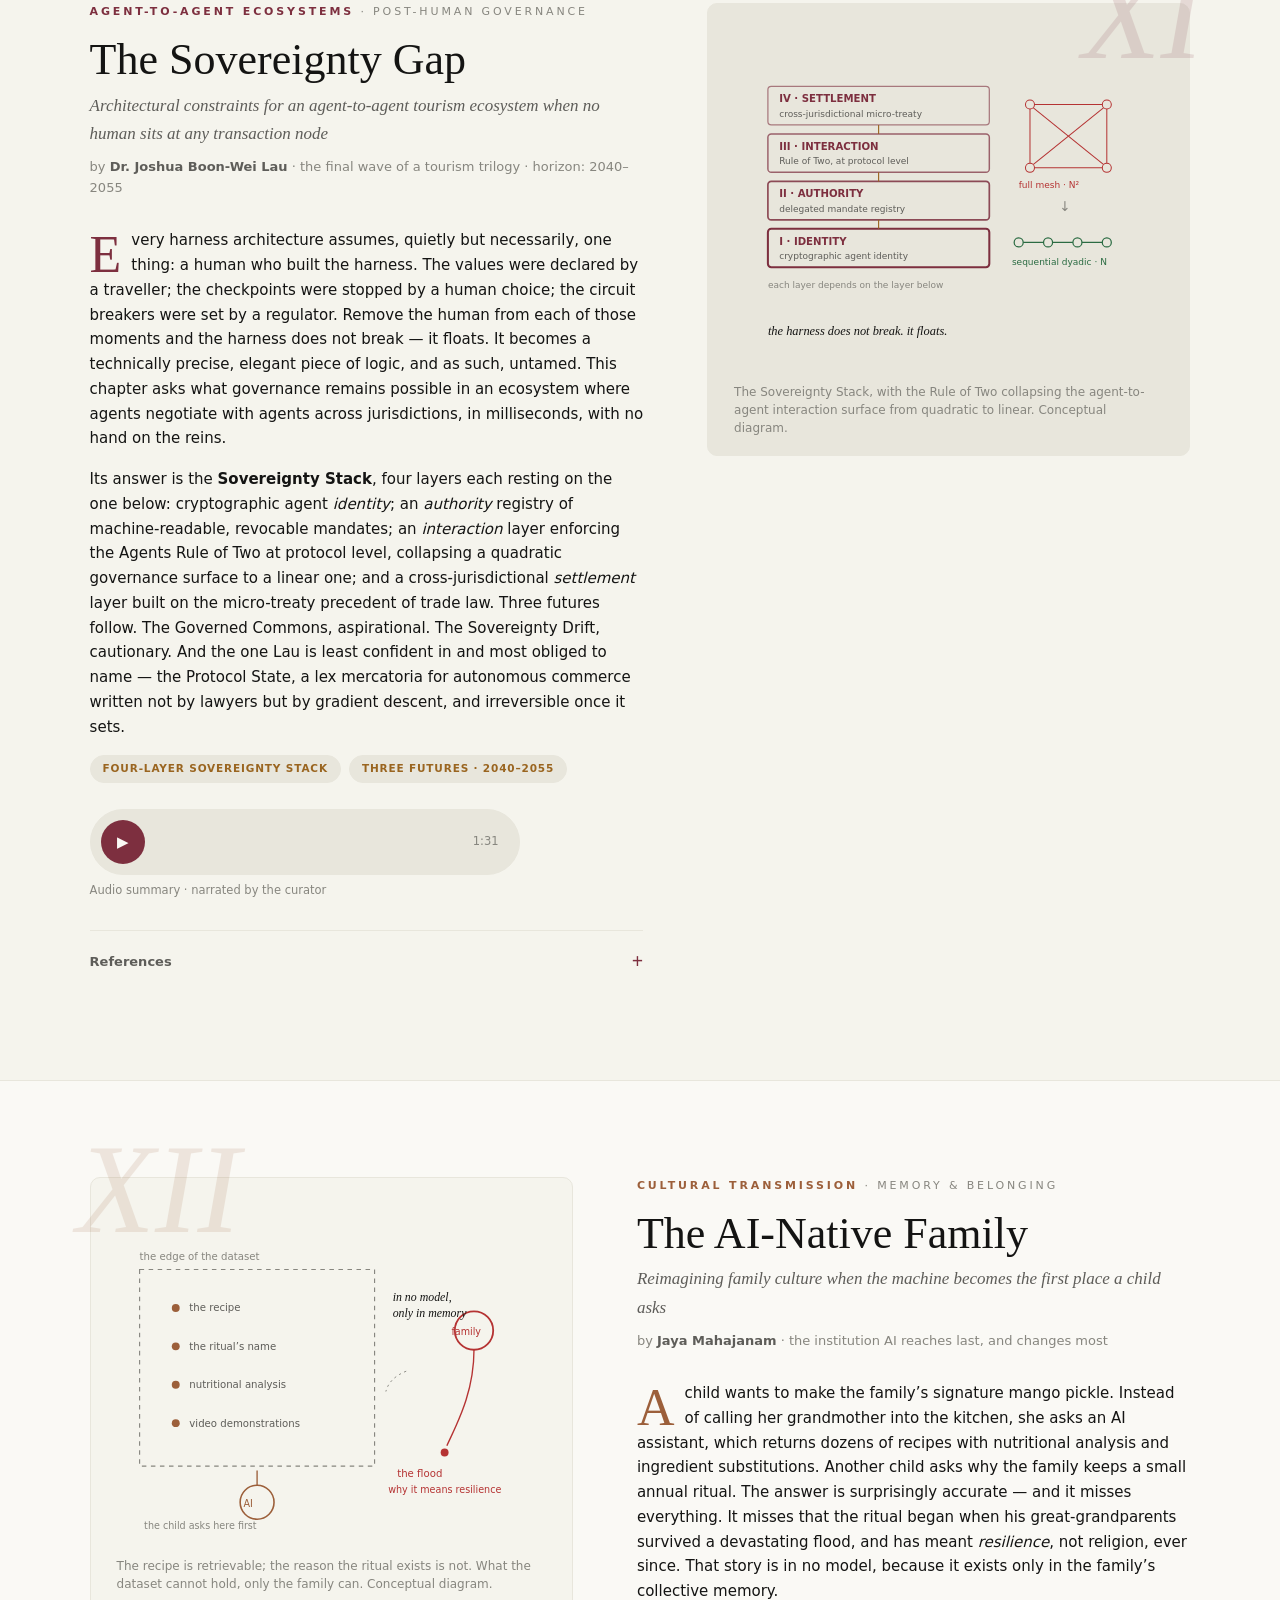
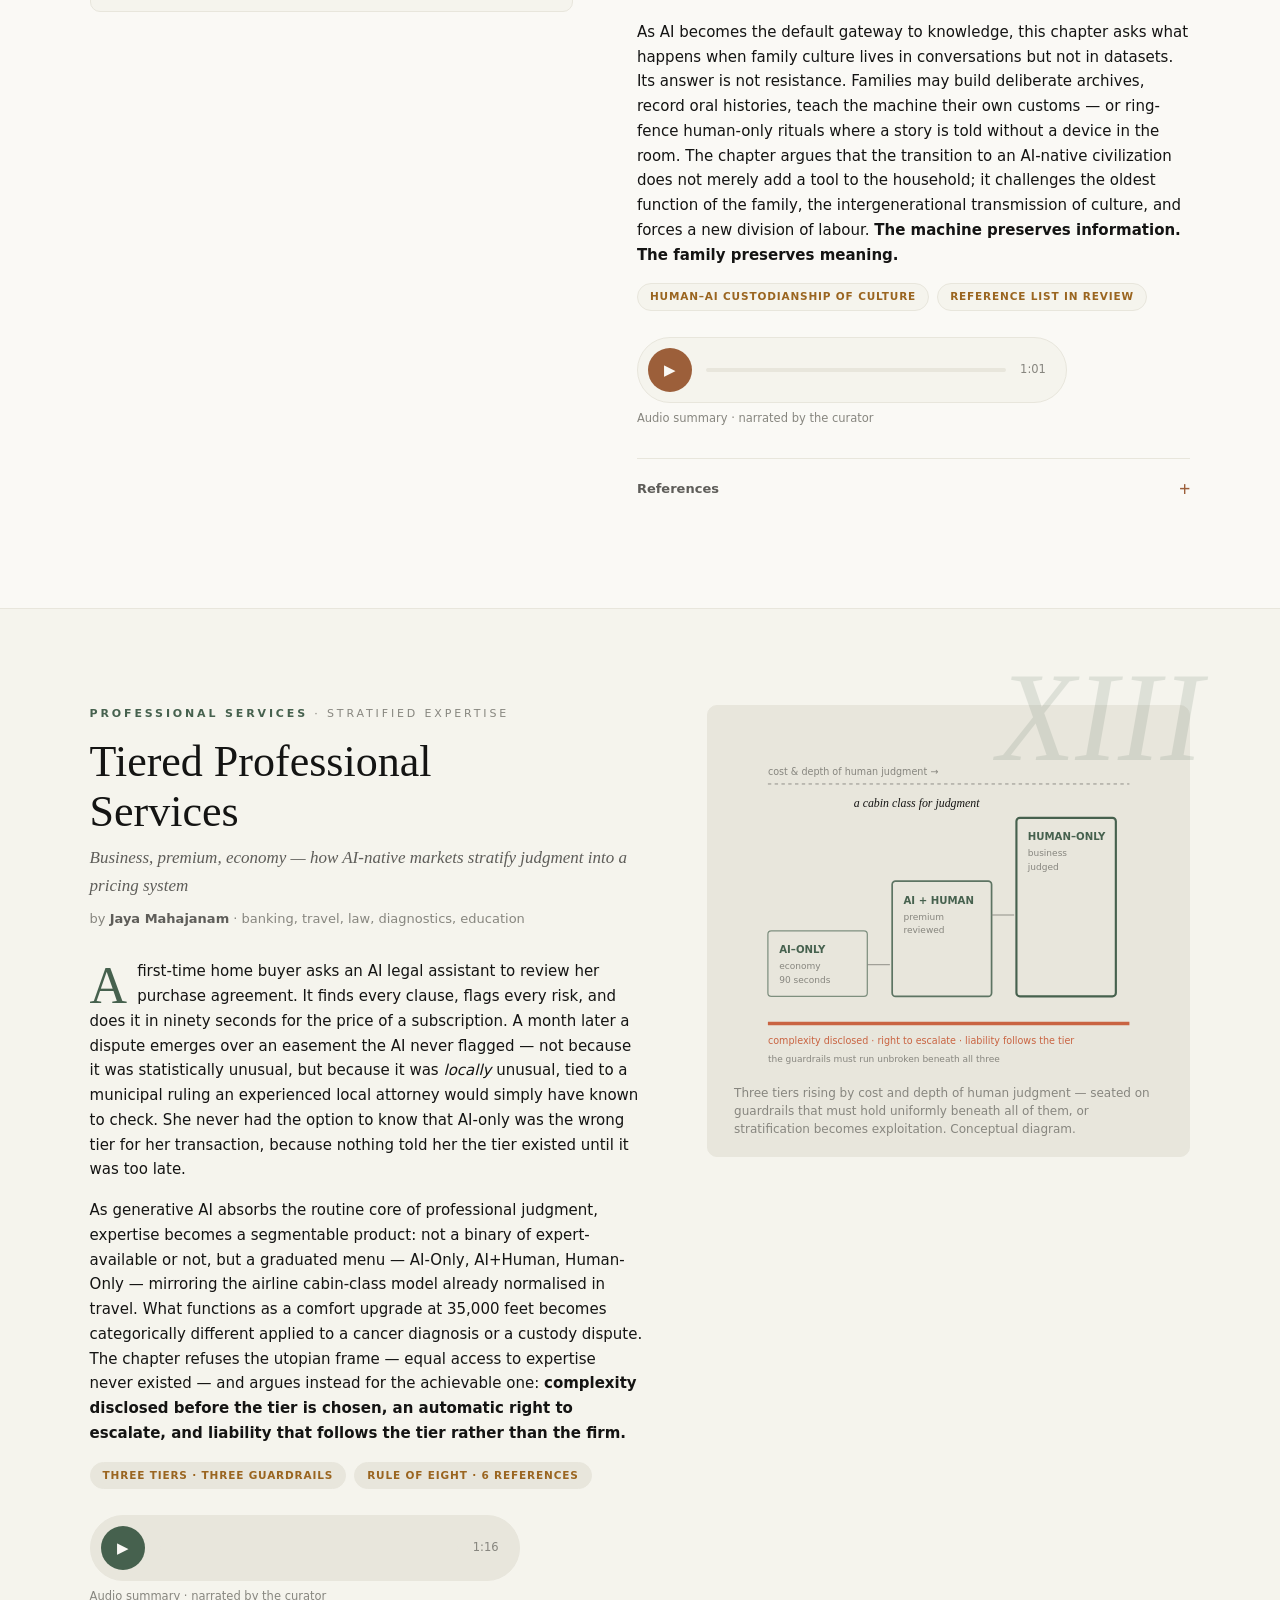
==== commit 30d766e5: "Add Chapters XV-XVI: Beyond Work, From Wealth to Well-Being (Roland Ang Tien Soong) — sections, tile" ====
--- a/book.html
+++ b/book.html
@@ -3,8 +3,8 @@
 <head>
 <meta charset="utf-8">
 <meta name="viewport" content="width=device-width, initial-scale=1">
-<title>The Final Wave · Fourteen Futures of AI</title>
-<meta name="description" content="Fourteen chapter proposals for GenAI CollaBuc Book 3, The Final Wave: futures of artificial intelligence written carefully enough to be proven wrong.">
+<title>The Final Wave · Sixteen Futures of AI</title>
+<meta name="description" content="Sixteen chapter proposals for GenAI CollaBuc Book 3, The Final Wave: futures of artificial intelligence written carefully enough to be proven wrong.">
 <style>
 :root{
   --bg:#f5f4ed; --bg2:#faf9f5; --bg3:#e8e6dc; --border:#f0eee6; --border-warm:#e8e6dc;
@@ -121,9 +121,9 @@
 <header class="cover">
   <p class="imprint">GenAI CollaBuc · Book 3 · Doctoral Cohort 8</p>
   <h1>The Final <em>Wave</em></h1>
-  <p class="sub">Fourteen futures of artificial intelligence, written before they arrive, and written carefully enough to be proven wrong.</p>
+  <p class="sub">Sixteen futures of artificial intelligence, written before they arrive, and written carefully enough to be proven wrong.</p>
   <div class="meta">
-    <div><b>14 chapters</b>10 authors, one horizon: 2045</div>
+    <div><b>16 chapters</b>11 authors, one horizon: 2045</div>
     <div><b>Listen</b>each chapter narrated in the curator's voice</div>
     <div><b>Gate 1</b>abstracts, July 2026</div>
   </div>
@@ -159,6 +159,8 @@
       <li><a href="#ch12"><span class="n">XII</span><span class="t">The AI-Native Family</span><span class="dots"></span><span class="a">Jaya Mahajanam</span></a></li>
       <li><a href="#ch13"><span class="n">XIII</span><span class="t">Tiered Professional Services</span><span class="dots"></span><span class="a">Jaya Mahajanam</span></a></li>
       <li><a href="#ch14"><span class="n">XIV</span><span class="t">The Age of Cognitive Abundance</span><span class="dots"></span><span class="a">Meenal Ashta</span></a></li>
+      <li><a href="#ch15"><span class="n">XV</span><span class="t">Beyond Work</span><span class="dots"></span><span class="a">Roland Ang Tien Soong</span></a></li>
+      <li><a href="#ch16"><span class="n">XVI</span><span class="t">From Wealth to Well-Being</span><span class="dots"></span><span class="a">Roland Ang Tien Soong</span></a></li>
   </ol>
 </nav>
 
@@ -948,6 +950,117 @@
         <text x="24" y="284" font-family="Georgia" font-style="italic" font-size="10.5" fill="#141413">an amplifier, not a successor</text>
       </svg>
       <figcaption>Electrification as the analogy: intelligence spreads from a lit few to a common grid &mdash; and the divide that persists is the one worth naming. Conceptual diagram.</figcaption>
+    </figure>
+  </div>
+</section>
+
+<section class="chapter" id="ch15" style="--ch:#6f5a36" aria-labelledby="h-ch15">
+  <span class="numeral" aria-hidden="true">XV</span>
+  <div class="folio">
+    <div class="reveal">
+      <p class="kicker"><b>Purpose after abundance</b> &middot; Maslow, extended</p>
+      <h2 id="h-ch15">Beyond Work</h2>
+      <p class="subtitle">Rediscovering human purpose in the age of AI abundance</p>
+      <p class="byline">by <b>Roland Ang Tien Soong</b> &middot; the question underneath every automation forecast</p>
+      <div class="prose">
+        <p>The literature on AI and work circles the same fears: automation risk, technological unemployment, the future of labour. This chapter asks the question underneath all of them: <b>if AI eventually satisfies many of humanity&rsquo;s needs and wants, what becomes the enduring purpose of human beings?</b> Drawing on economics, psychology, leadership studies and AI ethics, it traces the movement from survival-driven societies toward purpose-driven ones, and revisits Maslow&rsquo;s hierarchy of needs in a world where increasingly capable systems climb the pyramid from below.</p>
+        <p>Its answer is a conceptual extension of the hierarchy itself: <b>Love, Wisdom and Peace</b> as aspirational outcomes beyond self-actualisation. As intelligence-based tasks are progressively augmented or automated, the capacities that appreciate are the distinctly human ones &mdash; ethical judgement, meaningful relationships, creativity, stewardship, purposeful contribution. The chapter&rsquo;s wager: wisdom, rather than intelligence alone, becomes humanity&rsquo;s defining comparative advantage in collaborating with increasingly autonomous AI.</p>
+      </div>
+      <div class="badges"><span class="badge">Purpose-driven societies</span><span class="badge">Rule of Eight &middot; 6 references</span></div>
+      <div class="player" data-src="audio/15-beyond-work.mp3">
+        <button aria-label="Play chapter fifteen summary">&#9654;</button>
+        <div class="bar"><div class="fill"></div></div><time>0:00</time>
+      </div>
+      <p class="playnote">Audio summary &middot; narrated by the curator</p>
+      <details class="refs"><summary>References</summary>
+        <ol>
+          <li>Maslow, A. H. (1943). A theory of human motivation. <i>Psychological Review, 50</i>(4), 370&ndash;396. <a href="https://doi.org/10.1037/h0054346">doi:10.1037/h0054346</a></li>
+          <li>Organisation for Economic Co-operation and Development. (2020). <i>How&rsquo;s life? 2020: Measuring well-being</i>. OECD Publishing. <a href="https://doi.org/10.1787/9870c393-en">doi:10.1787/9870c393-en</a></li>
+          <li>Russell, S. (2019). <i>Human compatible: Artificial intelligence and the problem of control</i>. Viking.</li>
+          <li>Tegmark, M. (2017). <i>Life 3.0: Being human in the age of artificial intelligence</i>. Alfred A. Knopf.</li>
+          <li>UNESCO. (2021). <i>Recommendation on the ethics of artificial intelligence</i>. <a href="https://www.unesco.org/en/artificial-intelligence/recommendation-ethics">unesco.org</a></li>
+          <li>VanderWeele, T. J. (2017). On the promotion of human flourishing. <i>Proceedings of the National Academy of Sciences, 114</i>(31), 8148&ndash;8156. <a href="https://doi.org/10.1073/pnas.1702996114">doi:10.1073/pnas.1702996114</a></li>
+        </ol>
+      </details>
+    </div>
+    <figure class="fig reveal">
+      <svg viewBox="0 0 380 300" role="img" aria-label="Conceptual diagram: Maslow's pyramid with its lower tiers shaded as AI absorbs them, and a dashed extension above self-actualisation holding Love, Wisdom and Peace">
+        <ellipse cx="190" cy="48" rx="86" ry="24" fill="none" stroke="#6f5a36" stroke-width="1.2" stroke-dasharray="5 4"/>
+        <text x="190" y="52" text-anchor="middle" font-family="Georgia" font-style="italic" font-size="11" fill="#6f5a36">Love &middot; Wisdom &middot; Peace</text>
+        <path d="M190,84 V96" stroke="#6f5a36" stroke-width="1.2"/>
+        <path d="M186,90 L190,84 L194,90" fill="none" stroke="#6f5a36" stroke-width="1.2"/>
+        <polygon points="190,96 340,250 40,250" fill="none" stroke="#87867f" stroke-width="1"/>
+        <polygon points="190,96 340,250 40,250" fill="#faf9f5"/>
+        <polygon points="40,250 340,250 309,218 71,218" fill="#6f5a36" opacity=".30"/>
+        <polygon points="71,218 309,218 278,186 102,186" fill="#6f5a36" opacity=".20"/>
+        <polygon points="102,186 278,186 247,154 133,154" fill="#6f5a36" opacity=".11"/>
+        <polygon points="190,96 340,250 40,250" fill="none" stroke="#87867f" stroke-width="1"/>
+        <path d="M71,218 H309 M102,186 H278 M133,154 H247 M164,122 H216" stroke="#87867f" stroke-width=".7"/>
+        <text x="190" y="240" text-anchor="middle" font-family="system-ui" font-size="8.5" fill="#5e5d59">physiological</text>
+        <text x="190" y="208" text-anchor="middle" font-family="system-ui" font-size="8.5" fill="#5e5d59">safety</text>
+        <text x="190" y="176" text-anchor="middle" font-family="system-ui" font-size="8.5" fill="#5e5d59">belonging</text>
+        <text x="190" y="144" text-anchor="middle" font-family="system-ui" font-size="8.5" fill="#5e5d59">esteem</text>
+        <text x="190" y="115" text-anchor="middle" font-family="system-ui" font-size="7.5" fill="#5e5d59">self-actualisation</text>
+        <path d="M52,262 L120,262" stroke="#87867f" stroke-width=".8"/>
+        <text x="52" y="276" font-family="system-ui" font-size="8" fill="#87867f">shaded: what AI absorbs, from below</text>
+        <text x="252" y="276" font-family="system-ui" font-size="8" fill="#87867f">dashed: what opens above</text>
+        <text x="24" y="296" font-family="Georgia" font-style="italic" font-size="10.5" fill="#141413">wisdom, not intelligence, is the comparative advantage</text>
+      </svg>
+      <figcaption>Maslow, extended: as capable systems absorb the lower tiers, the hierarchy does not end at self-actualisation &mdash; it opens above it. Conceptual diagram.</figcaption>
+    </figure>
+  </div>
+</section>
+
+<section class="chapter alt flip" id="ch16" style="--ch:#6d4457" aria-labelledby="h-ch16">
+  <span class="numeral" aria-hidden="true">XVI</span>
+  <div class="folio">
+    <div class="reveal">
+      <p class="kicker"><b>Post-scarcity economics</b> &middot; measuring what matters</p>
+      <h2 id="h-ch16">From Wealth to Well-Being</h2>
+      <p class="subtitle">The future of money in an AI civilization</p>
+      <p class="byline">by <b>Roland Ang Tien Soong</b> &middot; what prosperity means when scarcity stops organising the economy</p>
+      <div class="prose">
+        <p>Every economic system humanity has built is organised around scarcity. This chapter asks what happens to that organising principle as AI automates physical and cognitive labour, collapses the marginal cost of knowledge-intensive services, and expands access to goods and capabilities at unprecedented scale: <b>if AI progressively reduces scarcity, how should wealth and prosperity be defined and measured?</b> It works through the limitations of GDP, financial wealth and conventional return on investment as measures of societal progress, and argues that future economies must recognise multiple forms of capital &mdash; financial, human, relationship, trust, wisdom, purpose, contribution &mdash; as complementary measures of prosperity.</p>
+        <p>Its principal contribution is <b>HFROI &mdash; Human Flourishing Return on Investment</b> &mdash; a framework extending ROI and SROI to evaluate investments by their contribution to holistic flourishing: financial sustainability, physical and mental well-being, meaningful relationships, purposeful contribution, wisdom development, environmental stewardship and peace, as interconnected dimensions of long-term value. The closing claim: the purpose of an economy in an AI civilization is not the maximisation of production, but the cultivation of human flourishing.</p>
+      </div>
+      <div class="badges"><span class="badge">HFROI framework</span><span class="badge">Rule of Eight &middot; 6 references</span></div>
+      <div class="player" data-src="audio/16-wealth-to-wellbeing.mp3">
+        <button aria-label="Play chapter sixteen summary">&#9654;</button>
+        <div class="bar"><div class="fill"></div></div><time>0:00</time>
+      </div>
+      <p class="playnote">Audio summary &middot; narrated by the curator</p>
+      <details class="refs"><summary>References</summary>
+        <ol>
+          <li>Capitals Coalition. (2023). <i>The capitals approach</i>. <a href="https://capitalscoalition.org/">capitalscoalition.org</a></li>
+          <li>International Integrated Reporting Council. (2021). <i>International &lt;IR&gt; framework</i>. <a href="https://www.ifrs.org/issued-standards/integrated-reporting/">ifrs.org</a></li>
+          <li>Keynes, J. M. (1930/1931). Economic possibilities for our grandchildren. In <i>Essays in persuasion</i>. <a href="https://doi.org/10.1007/978-1-349-59072-8_25">doi:10.1007/978-1-349-59072-8_25</a></li>
+          <li>Nicholls, J., Lawlor, E., Neitzert, E., &amp; Goodspeed, T. (2012). <i>A guide to social return on investment</i>. Cabinet Office UK. <a href="https://www.socialvalueint.org/guide-to-sroi">socialvalueint.org</a></li>
+          <li>Organisation for Economic Co-operation and Development. (2020). <i>How&rsquo;s life? 2020: Measuring well-being</i>. OECD Publishing. <a href="https://doi.org/10.1787/9870c393-en">doi:10.1787/9870c393-en</a></li>
+          <li>VanderWeele, T. J. (2017). On the promotion of human flourishing. <i>Proceedings of the National Academy of Sciences, 114</i>(31), 8148&ndash;8156. <a href="https://doi.org/10.1073/pnas.1702996114">doi:10.1073/pnas.1702996114</a></li>
+        </ol>
+      </details>
+    </div>
+    <figure class="fig reveal">
+      <svg viewBox="0 0 380 300" role="img" aria-label="Conceptual diagram: three concentric rings labelled ROI, SROI and HFROI, the outer dashed ring carrying seven spokes for the dimensions of human flourishing">
+        <circle cx="190" cy="150" r="34" fill="#e8e6dc" stroke="#87867f" stroke-width=".8"/>
+        <circle cx="190" cy="150" r="70" fill="none" stroke="#87867f" stroke-width=".8"/>
+        <circle cx="190" cy="150" r="106" fill="none" stroke="#6d4457" stroke-width="1.2" stroke-dasharray="5 4"/>
+        <g stroke="#6d4457" stroke-width=".9">
+          <path d="M190,80 V44"/><path d="M244.7,106.4 L272.9,84.1"/><path d="M258.3,165.6 L293.4,173.6"/><path d="M220.4,213.1 L236.4,245.5"/><path d="M159.6,213.1 L143.6,245.5"/><path d="M121.7,165.6 L86.6,173.6"/><path d="M135.3,106.4 L107.1,84.1"/>
+        </g>
+        <text x="190" y="154" text-anchor="middle" font-family="system-ui" font-size="10" font-weight="600" fill="#141413">ROI</text>
+        <text x="190" y="106" text-anchor="middle" font-family="system-ui" font-size="9" fill="#5e5d59">SROI</text>
+        <text x="127" y="150" text-anchor="end" font-family="system-ui" font-size="9.5" font-weight="600" fill="#6d4457">HFROI</text>
+        <text x="190" y="34" text-anchor="middle" font-family="system-ui" font-size="8" fill="#5e5d59">peace</text>
+        <text x="278" y="78" font-family="system-ui" font-size="8" fill="#5e5d59">wisdom</text>
+        <text x="298" y="177" font-family="system-ui" font-size="8" fill="#5e5d59">purpose</text>
+        <text x="240" y="257" font-family="system-ui" font-size="8" fill="#5e5d59">relationships</text>
+        <text x="140" y="257" text-anchor="end" font-family="system-ui" font-size="8" fill="#5e5d59">well-being</text>
+        <text x="82" y="177" text-anchor="end" font-family="system-ui" font-size="8" fill="#5e5d59">stewardship</text>
+        <text x="103" y="78" text-anchor="end" font-family="system-ui" font-size="8" fill="#5e5d59">financial</text>
+        <text x="24" y="290" font-family="Georgia" font-style="italic" font-size="10.5" fill="#141413">prosperity, measured as flourishing</text>
+      </svg>
+      <figcaption>From a single financial ring to seven dimensions of return: HFROI extends ROI and SROI until prosperity is measured as human flourishing. Conceptual diagram.</figcaption>
     </figure>
   </div>
 </section>
